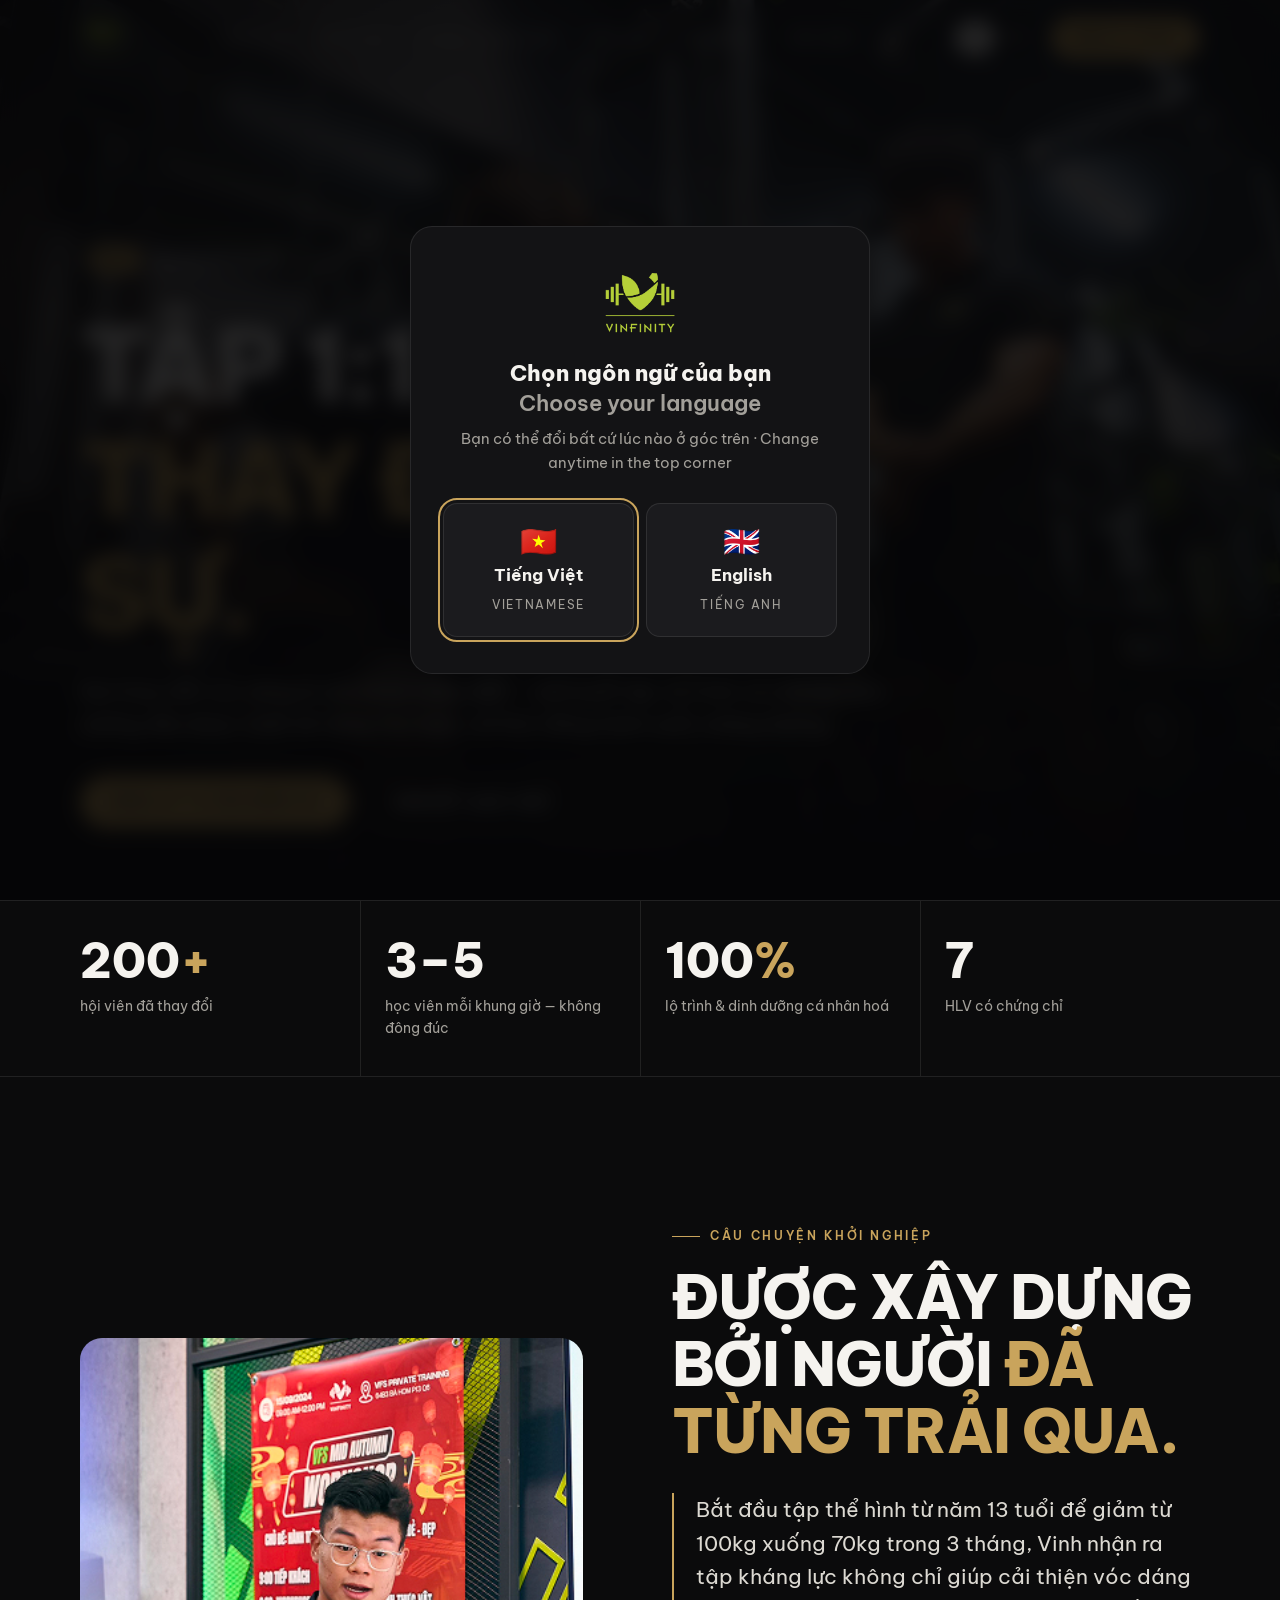
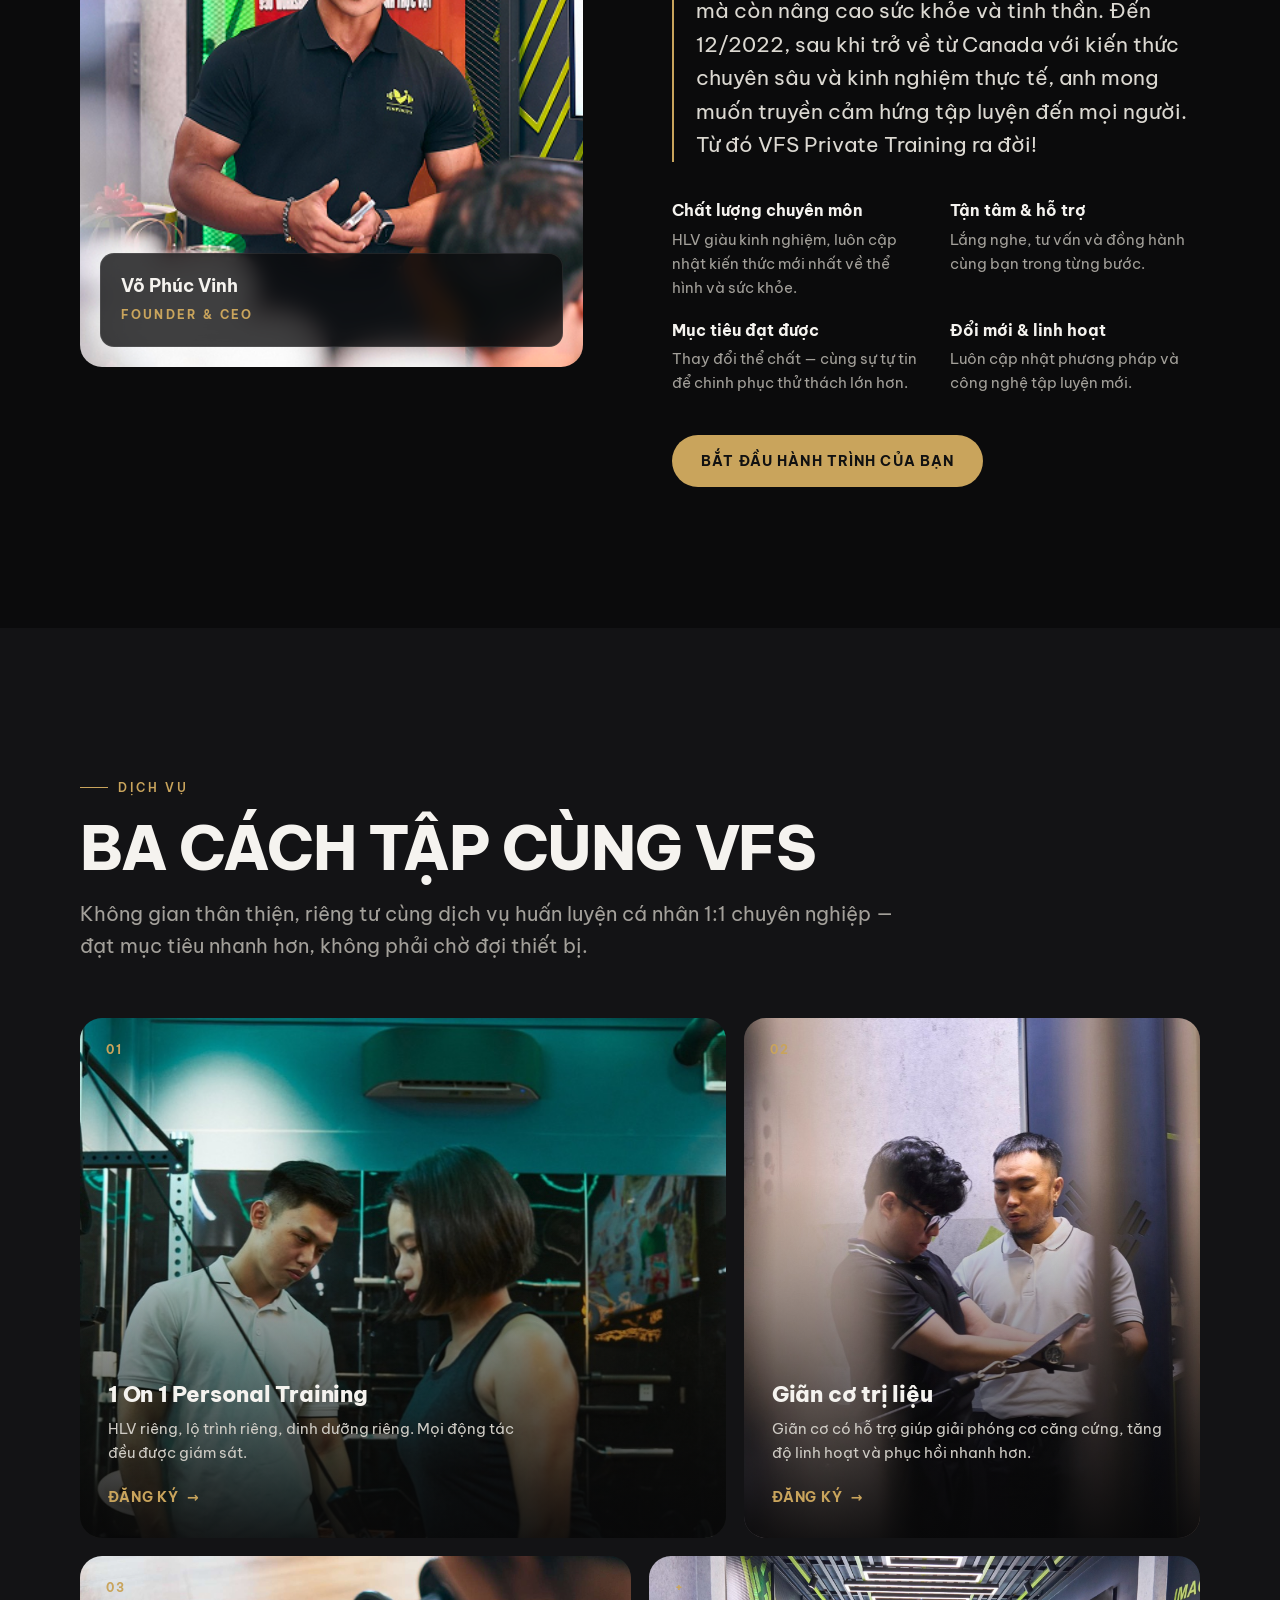
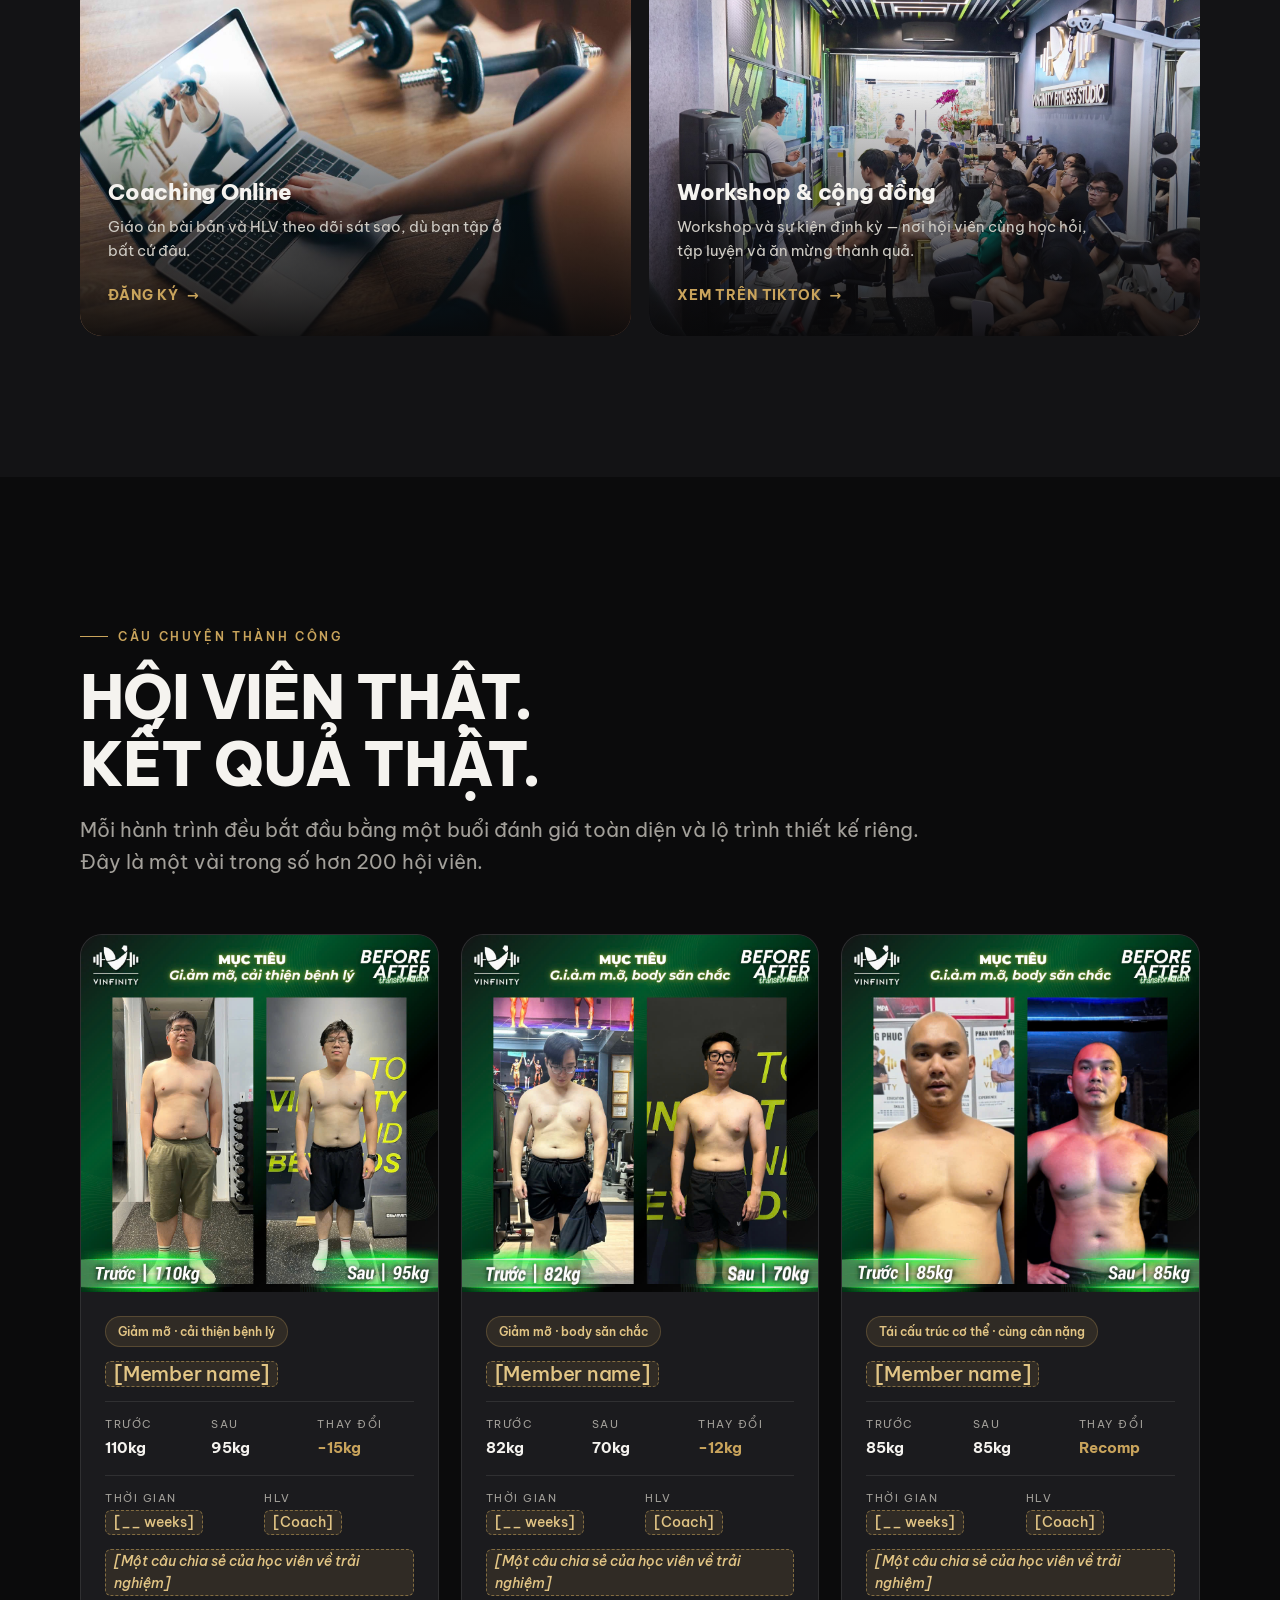
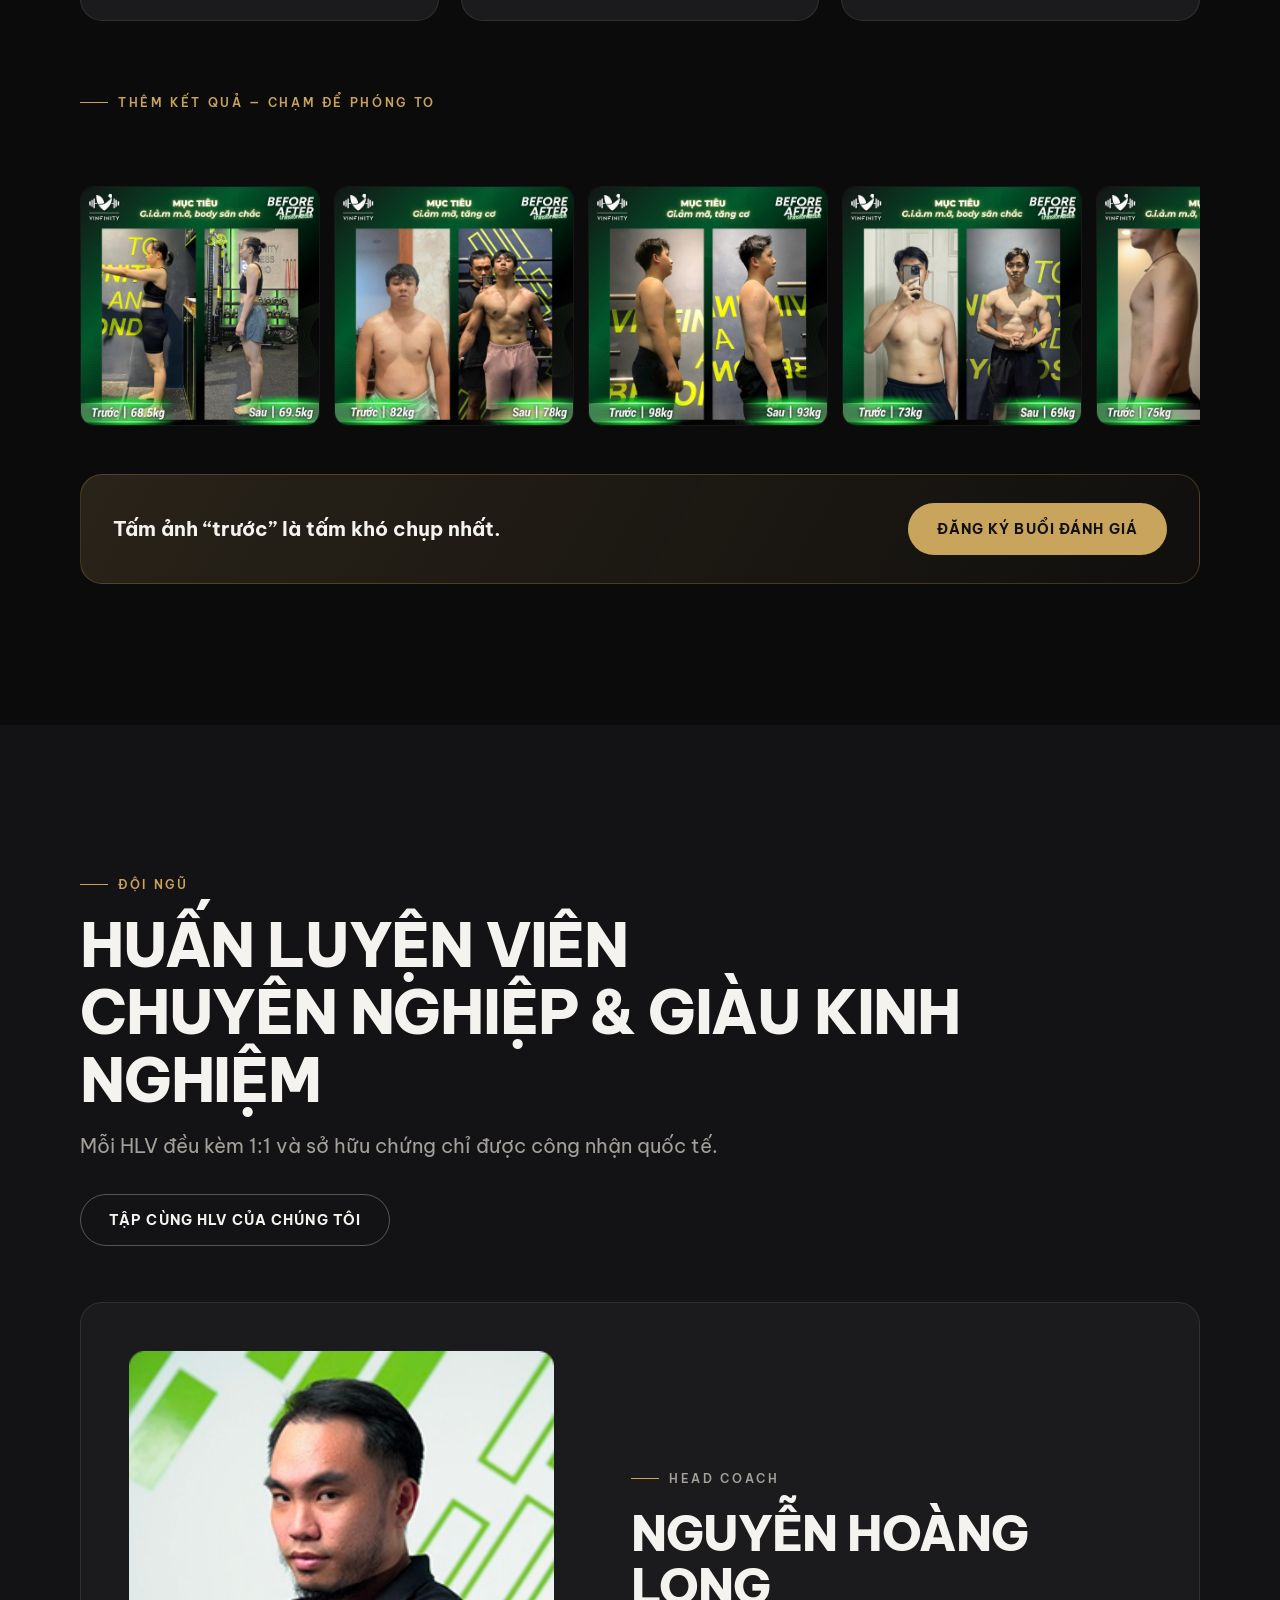
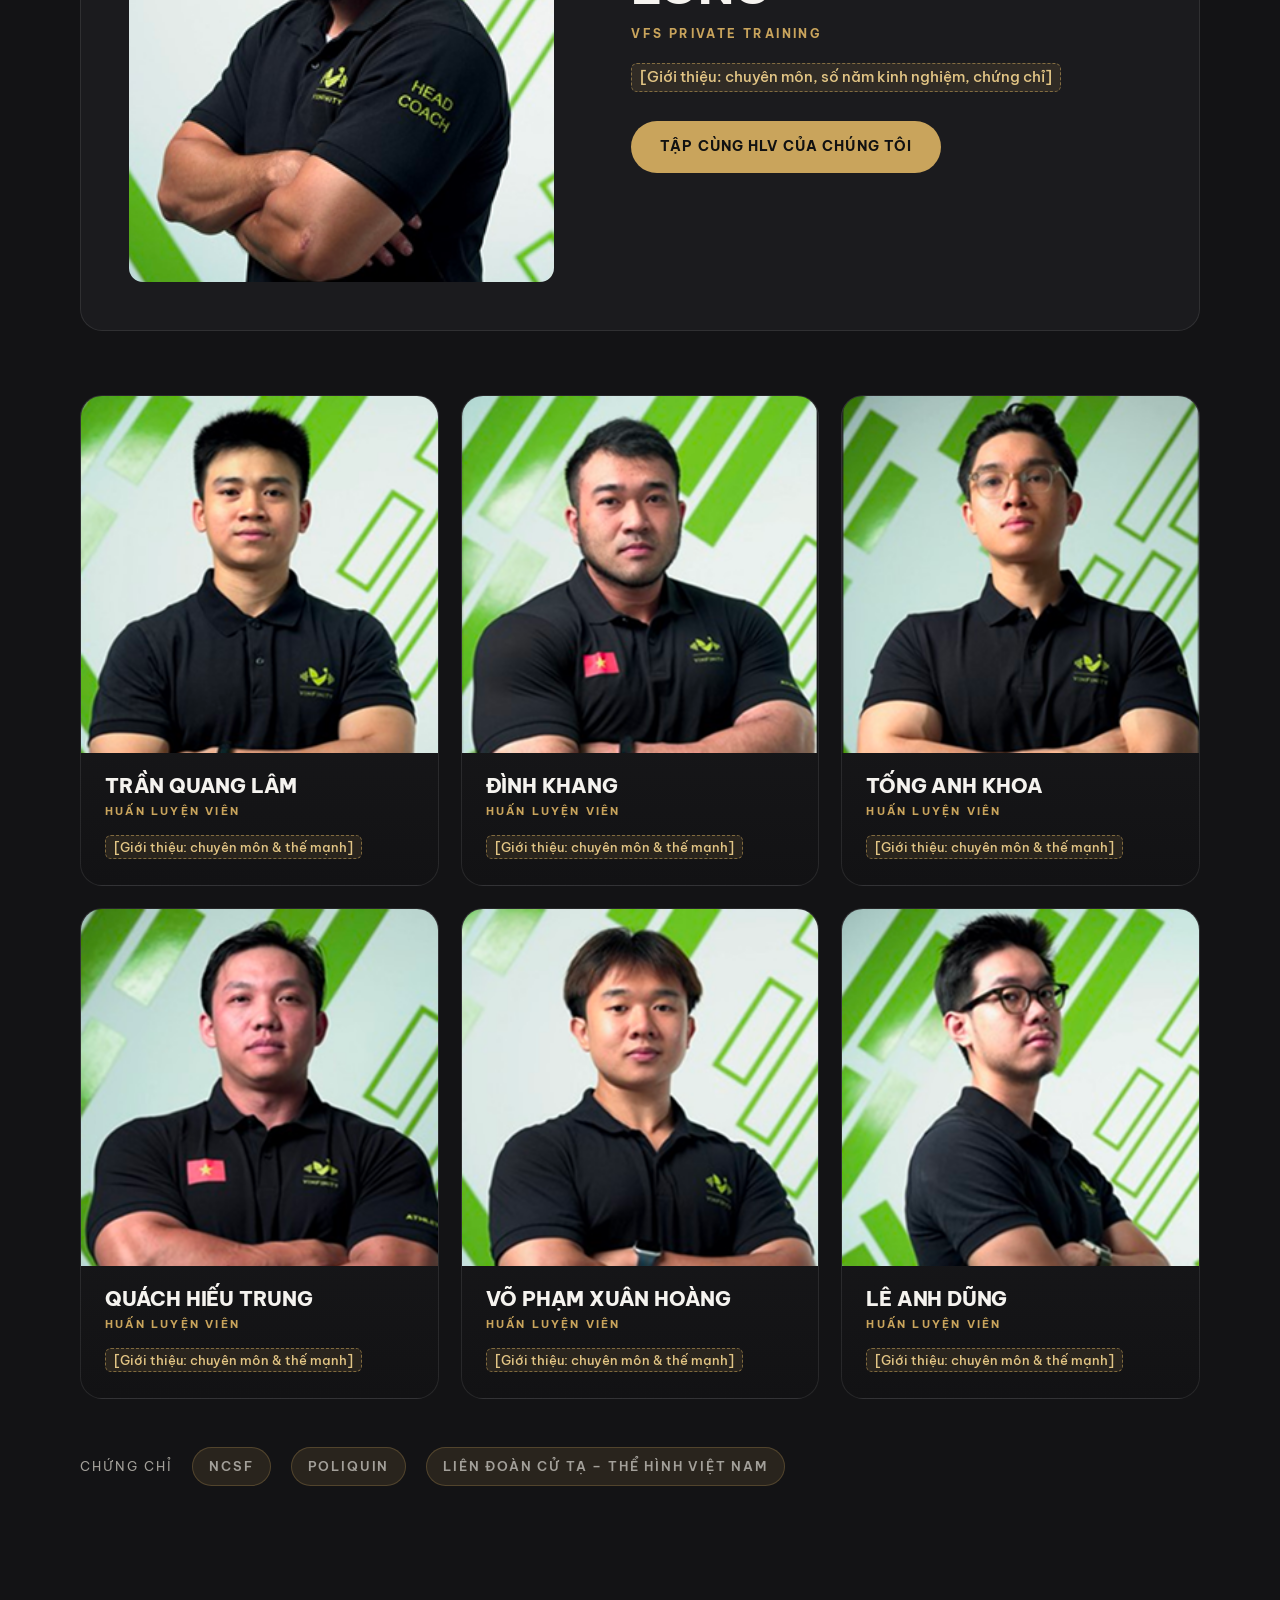
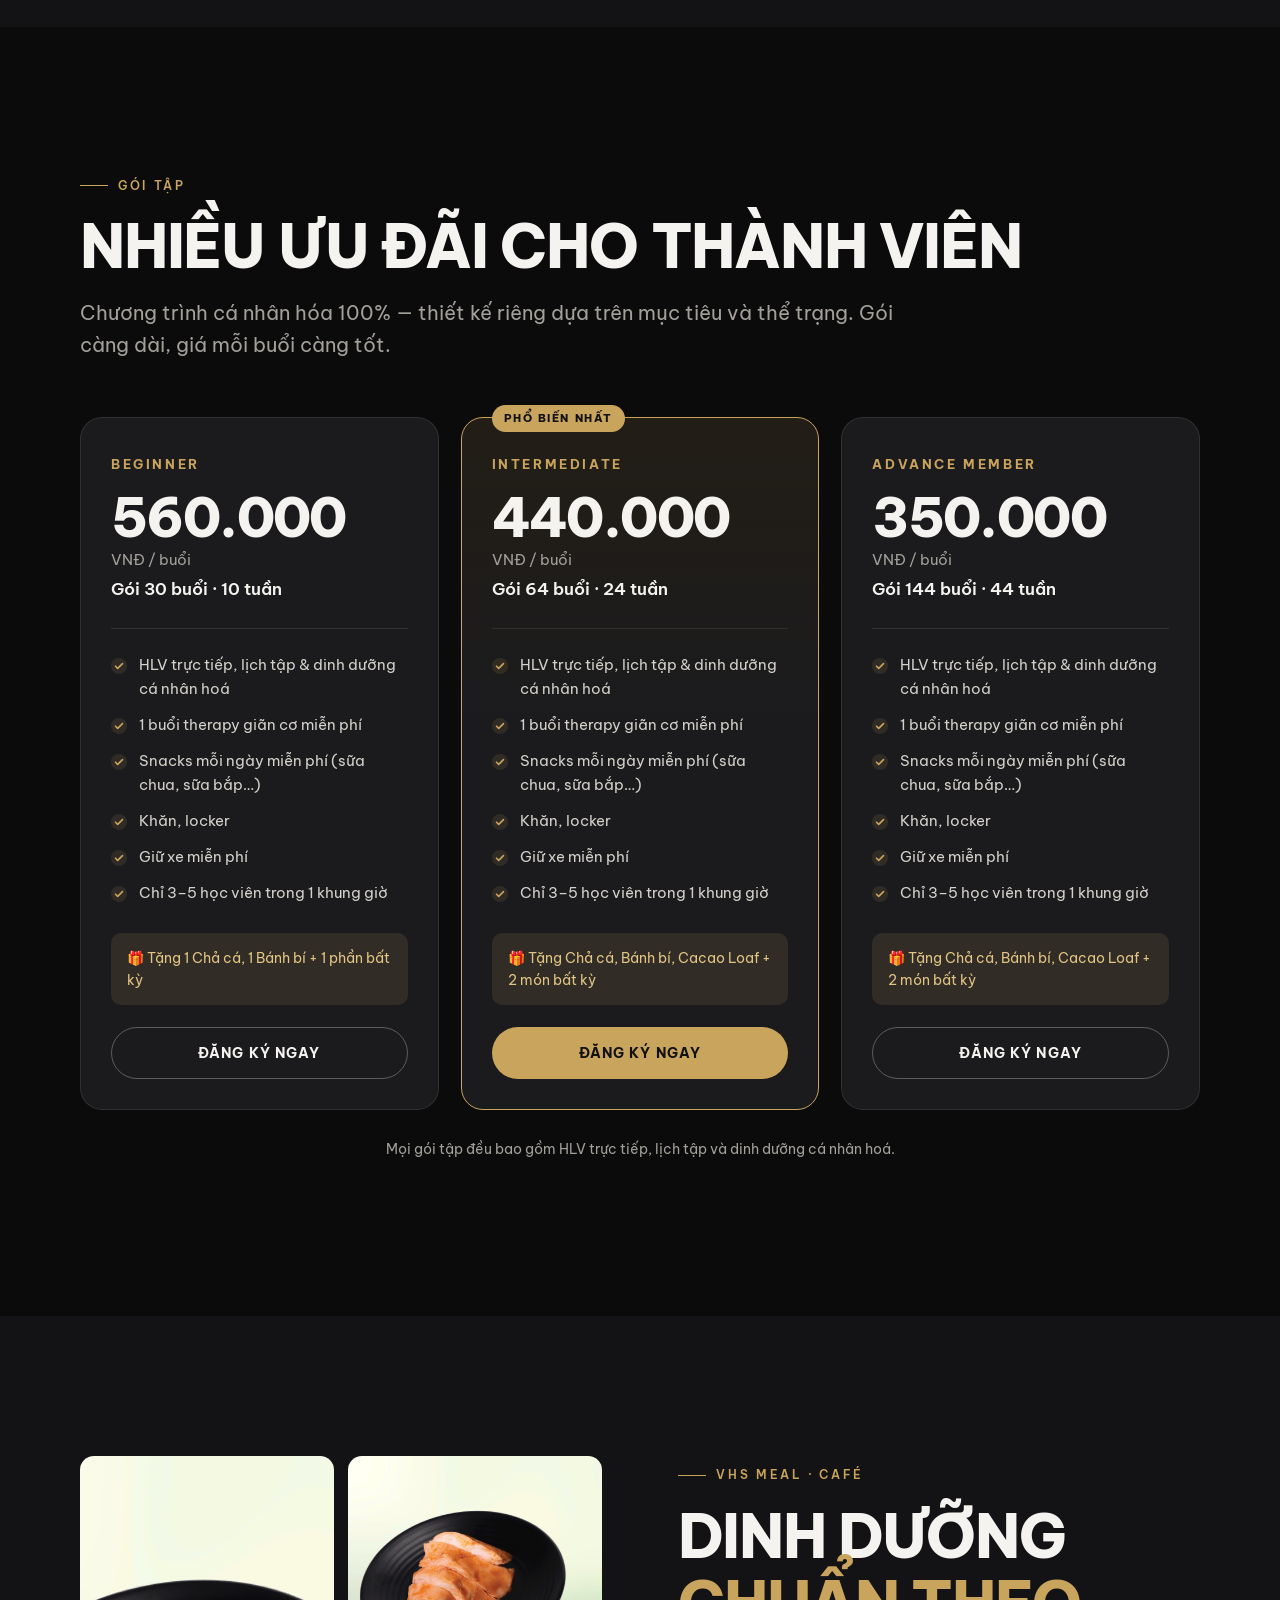
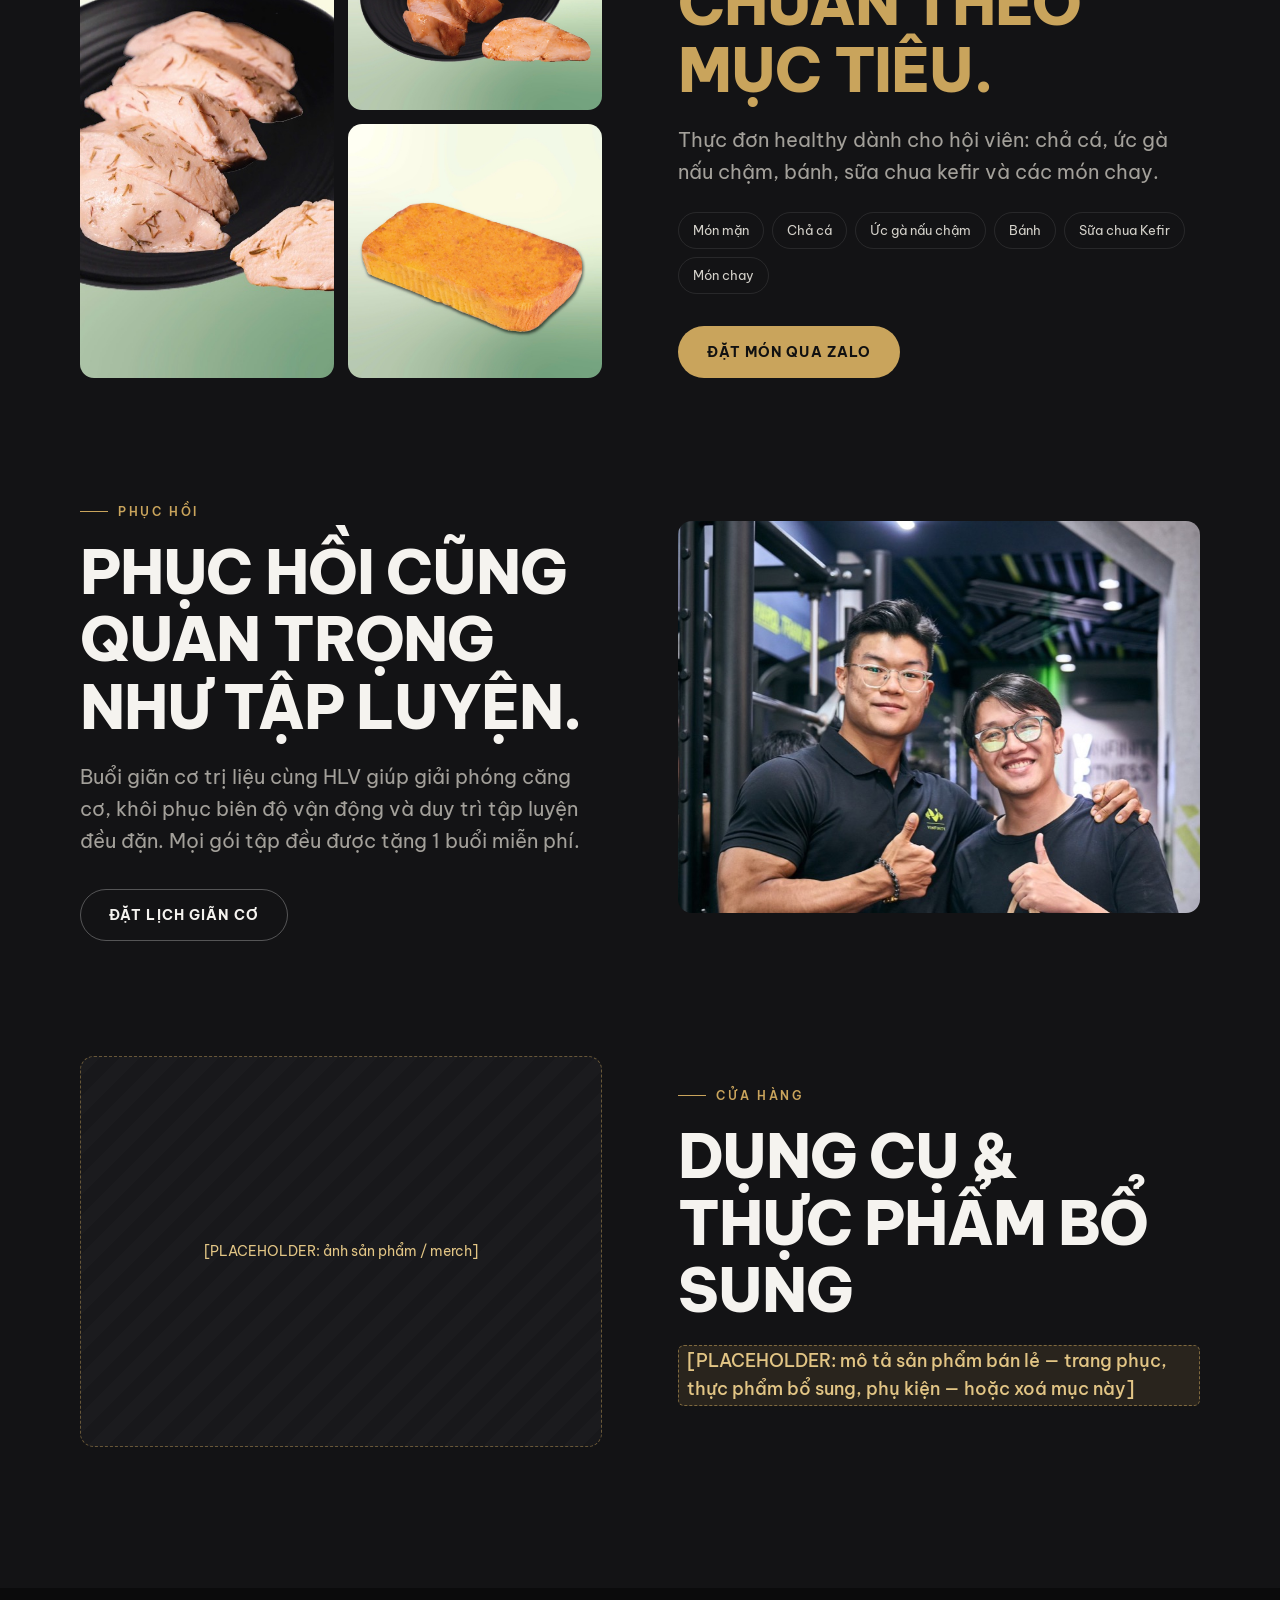
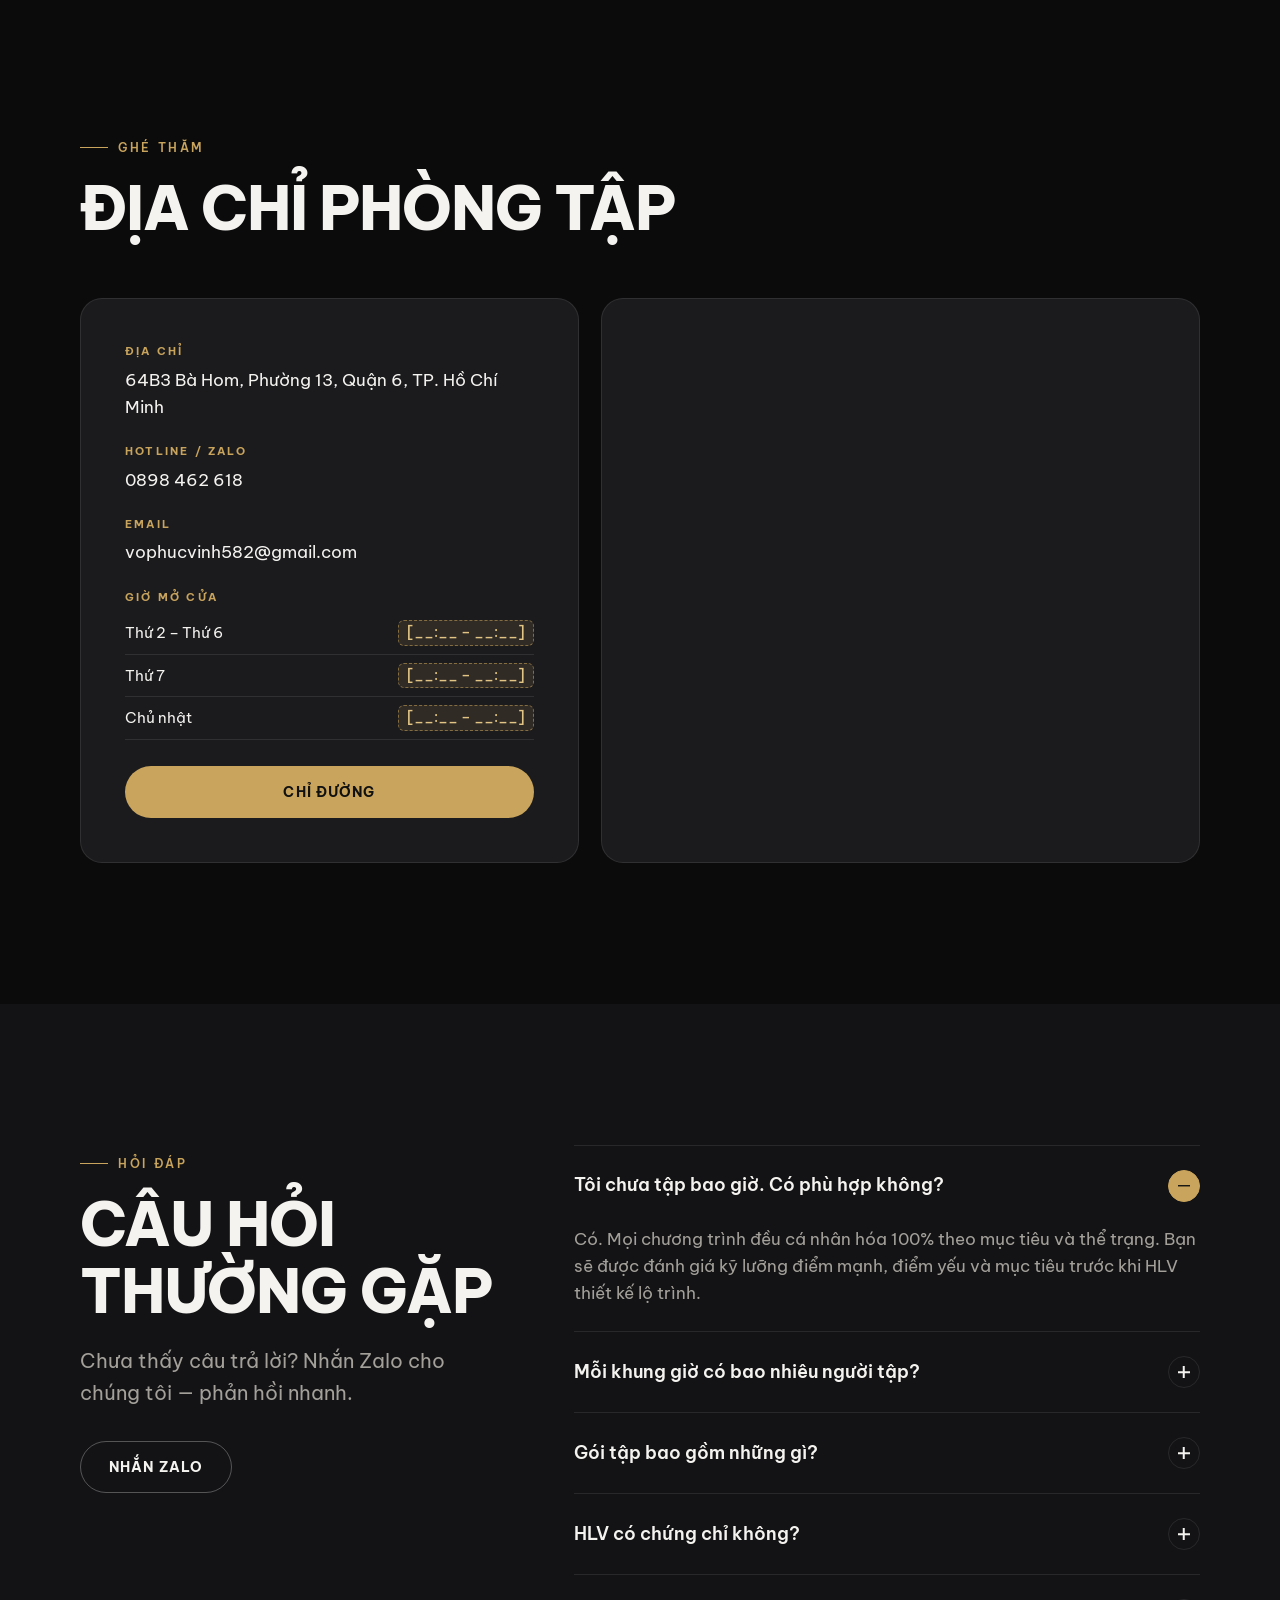
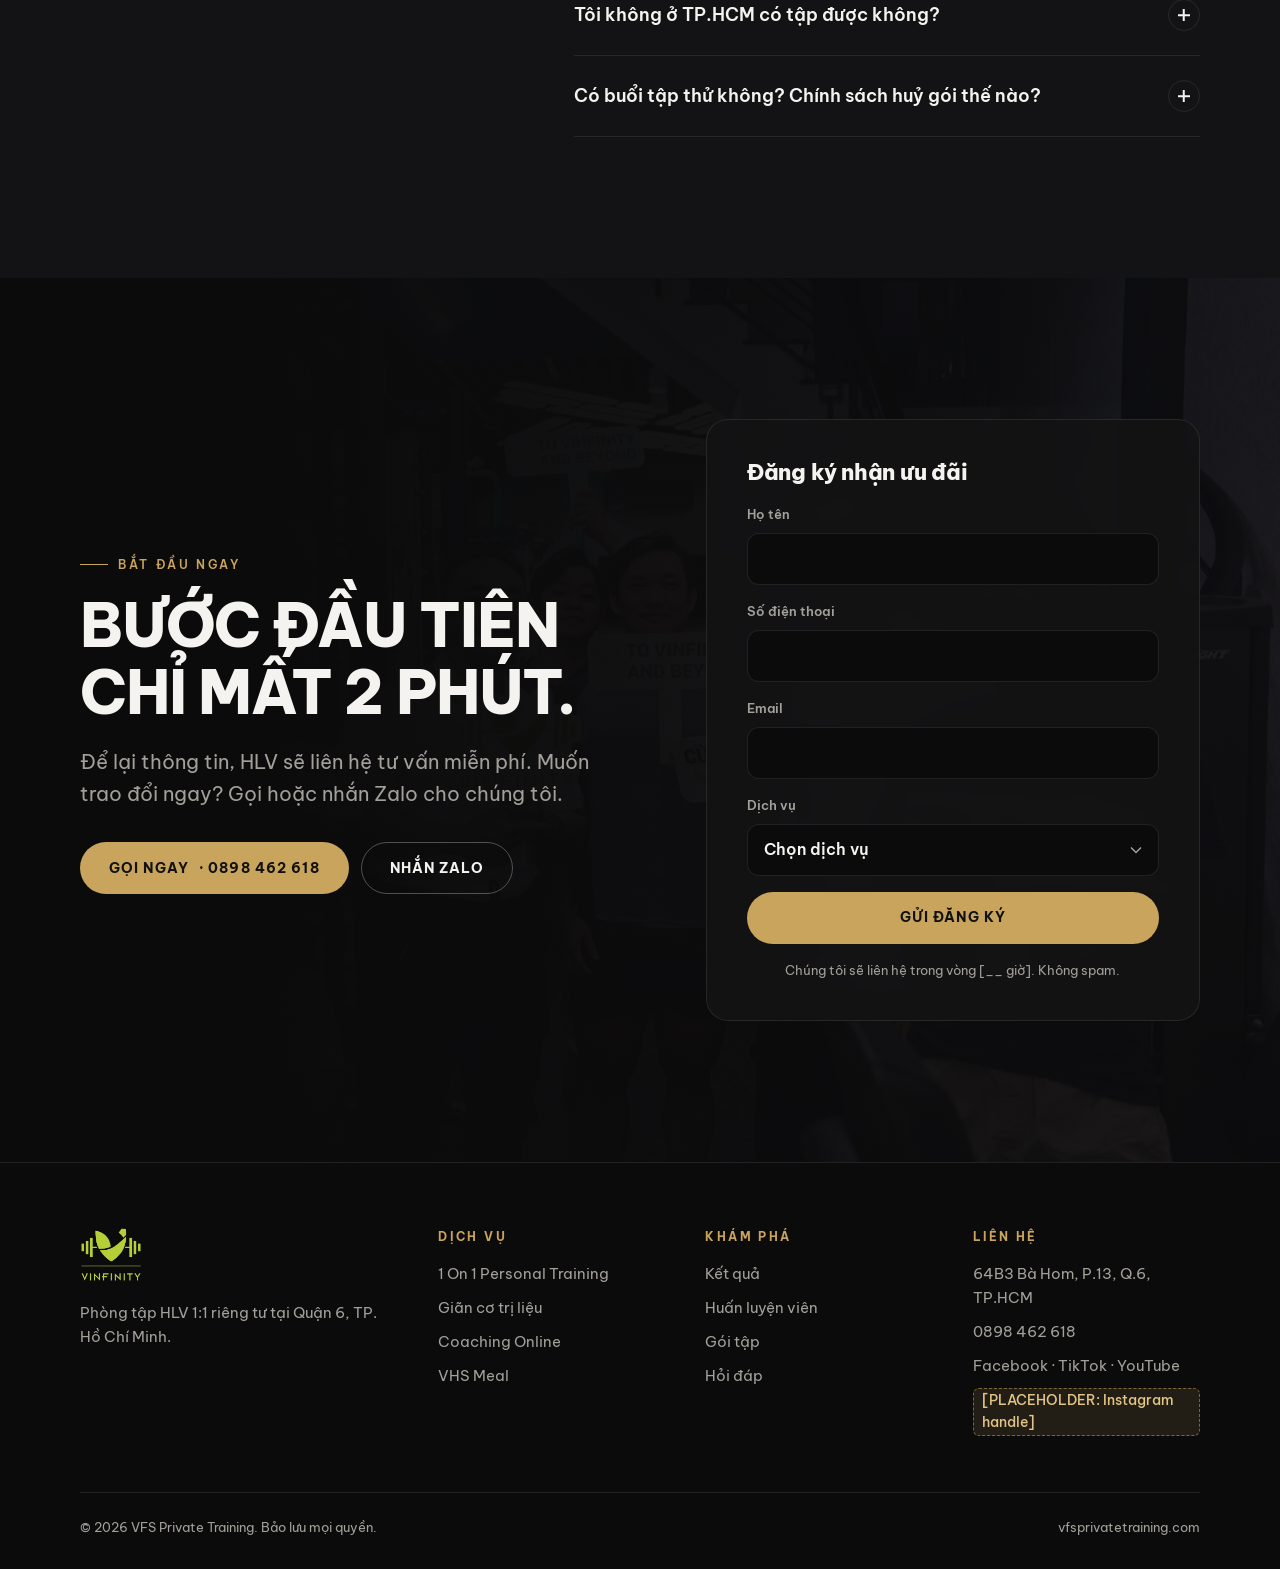
==== index.html @ bc6667aa "Build bilingual VFS Private Training website Single-page site with VI/EN language picker and corner " ====
<!doctype html>
<html lang="vi">
<head>
  <meta charset="utf-8" />
  <meta name="viewport" content="width=device-width, initial-scale=1" />
  <title>VFS Private Training — 1:1 Personal Training</title>
  <meta name="description" content="Private 1-on-1 personal training, stretch therapy and online coaching in District 6, Ho Chi Minh City." />
  <meta name="theme-color" content="#0b0b0c" />
  <link rel="icon" href="assets/img/brand/logo-footer.png" />
  <link rel="preconnect" href="https://fonts.googleapis.com" />
  <link rel="preconnect" href="https://fonts.gstatic.com" crossorigin />
  <link href="https://fonts.googleapis.com/css2?family=Be+Vietnam+Pro:wght@400;500;600;700;800&display=swap" rel="stylesheet" />
  <link rel="stylesheet" href="css/styles.css" />
</head>
<body>

  <!-- ============ LANGUAGE PICKER (shows on first visit) ============ -->
  <div class="lang-modal" id="langModal" role="dialog" aria-modal="true" aria-labelledby="langTitle">
    <div class="lang-modal__card">
      <img src="assets/img/brand/logo.png" alt="VFS Private Training" />
      <h2 id="langTitle">Chọn ngôn ngữ của bạn<br><span style="color:var(--muted);font-weight:600">Choose your language</span></h2>
      <p>Bạn có thể đổi bất cứ lúc nào ở góc trên · Change anytime in the top corner</p>
      <div class="lang-modal__options">
        <button class="lang-option" data-set-lang="vi">
          <span class="flag" aria-hidden="true">🇻🇳</span>
          <strong>Tiếng Việt</strong>
          <small>Vietnamese</small>
        </button>
        <button class="lang-option" data-set-lang="en">
          <span class="flag" aria-hidden="true">🇬🇧</span>
          <strong>English</strong>
          <small>Tiếng Anh</small>
        </button>
      </div>
    </div>
  </div>

  <!-- ============ NAV ============ -->
  <header class="nav" id="nav">
    <div class="wrap nav__inner">
      <a href="#top" class="nav__logo" aria-label="VFS Private Training — home">
        <img src="assets/img/brand/logo.png" alt="VFS Private Training" />
      </a>
      <ul class="nav__links" id="navLinks">
        <li><a href="#programs" data-i18n="nav.programs">Programs</a></li>
        <li><a href="#results" data-i18n="nav.results">Results</a></li>
        <li><a href="#coaches" data-i18n="nav.coaches">Coaches</a></li>
        <li><a href="#pricing" data-i18n="nav.pricing">Pricing</a></li>
        <li><a href="#meals" data-i18n="nav.meals">VHS Meal</a></li>
        <li><a href="#faq" data-i18n="nav.faq">FAQ</a></li>
      </ul>
      <div class="nav__right">
        <div class="lang-toggle" role="group" aria-label="Language">
          <button data-set-lang="vi" aria-label="Tiếng Việt">VI</button>
          <button data-set-lang="en" aria-label="English">EN</button>
        </div>
        <a href="#contact" class="btn btn--gold btn--sm nav__join" data-i18n="nav.join">Join Now</a>
        <button class="nav__burger" id="burger" aria-label="Menu" aria-expanded="false" aria-controls="navLinks"><span></span></button>
      </div>
    </div>
  </header>

  <main id="top">

    <!-- ============ HERO ============ -->
    <section class="hero">
      <div class="hero__media">
        <!-- HERO IMAGE: swap for your best wide gym photo (min. 1920px wide) -->
        <img src="assets/img/gallery/coaching-session.jpg" alt="A VFS coach guiding a member through a cable exercise" />
      </div>
      <div class="wrap hero__content">
        <div class="hero__badge"><b>200+</b> <span data-i18n="hero.badge">members transformed</span></div>
        <h1 data-i18n-html="hero.title">Train 1:1.<br><span class="gold">Change for good.</span></h1>
        <p class="lead" data-i18n="hero.lead">A private studio where every session, program and meal plan is built around you.</p>
        <div class="hero__ctas">
          <a href="#contact" class="btn btn--gold" data-i18n="hero.cta1">Book a free consult</a>
          <a href="#results" class="btn btn--ghost" data-i18n="hero.cta2">See real results</a>
        </div>
      </div>
    </section>

    <!-- ============ STATS ============ -->
    <section class="stats">
      <div class="wrap stats__grid">
        <div class="stat"><strong>200<em>+</em></strong><span data-i18n="stats.1">members transformed</span></div>
        <div class="stat"><strong>3–5</strong><span data-i18n="stats.2">members per time slot</span></div>
        <div class="stat"><strong>100<em>%</em></strong><span data-i18n="stats.3">personalized program & nutrition</span></div>
        <div class="stat"><strong>7</strong><span data-i18n="stats.4">certified coaches on the team</span></div>
      </div>
    </section>

    <!-- ============ INTRO / FOUNDER ============ -->
    <section class="section">
      <div class="wrap intro">
        <div class="intro__media reveal">
          <img src="assets/img/gallery/founder.jpg" alt="Võ Phúc Vinh, founder of VFS Private Training, speaking at a workshop" />
          <div class="intro__tag">
            <strong>Võ Phúc Vinh</strong>
            <span data-i18n="intro.role">Founder & CEO</span>
          </div>
        </div>
        <div class="reveal">
          <p class="eyebrow" data-i18n="intro.eyebrow">Our story</p>
          <h2 data-i18n-html="intro.title">Built by someone who's <span class="gold">been there.</span></h2>
          <blockquote data-i18n="intro.quote"></blockquote>
          <div class="values">
            <div><strong data-i18n="intro.v1t"></strong><span data-i18n="intro.v1"></span></div>
            <div><strong data-i18n="intro.v2t"></strong><span data-i18n="intro.v2"></span></div>
            <div><strong data-i18n="intro.v3t"></strong><span data-i18n="intro.v3"></span></div>
            <div><strong data-i18n="intro.v4t"></strong><span data-i18n="intro.v4"></span></div>
          </div>
          <a href="#contact" class="btn btn--gold" data-i18n="intro.cta">Start your transformation</a>
        </div>
      </div>
    </section>

    <!-- ============ PROGRAMS (photo cards) ============ -->
    <section class="section section--alt" id="programs">
      <div class="wrap">
        <div class="section-head reveal">
          <div>
            <p class="eyebrow" data-i18n="prog.eyebrow">Programs</p>
            <h2 data-i18n="prog.title">Three ways to train with us</h2>
            <p class="lead" data-i18n="prog.lead"></p>
          </div>
        </div>
        <div class="cards">
          <article class="card card--lg reveal">
            <img src="assets/img/gallery/service-pt.jpg" alt="Coach supervising a member's dumbbell exercise" style="object-position:center 30%" />
            <span class="card__num">01</span>
            <div class="card__body">
              <h3 data-i18n="prog.pt.t">1-on-1 Personal Training</h3>
              <p data-i18n="prog.pt.d"></p>
              <a href="#contact" class="link-arrow" data-service="pt"><b data-i18n="prog.cta">Register</b> <span>→</span></a>
            </div>
          </article>
          <article class="card card--md reveal">
            <img src="assets/img/gallery/service-stretch.jpg" alt="Coach performing assisted stretch therapy" />
            <span class="card__num">02</span>
            <div class="card__body">
              <h3 data-i18n="prog.st.t">Stretch Therapy</h3>
              <p data-i18n="prog.st.d"></p>
              <a href="#contact" class="link-arrow" data-service="stretch"><b data-i18n="prog.cta">Register</b> <span>→</span></a>
            </div>
          </article>
          <article class="card card--half reveal">
            <img src="assets/img/gallery/service-online.jpg" alt="Member following an online coaching session on a laptop" />
            <span class="card__num">03</span>
            <div class="card__body">
              <h3 data-i18n="prog.on.t">Online Coaching</h3>
              <p data-i18n="prog.on.d"></p>
              <a href="#contact" class="link-arrow" data-service="online"><b data-i18n="prog.cta">Register</b> <span>→</span></a>
            </div>
          </article>
          <article class="card card--half reveal">
            <img src="assets/img/gallery/workshop-2.jpg" alt="Members attending a VFS workshop in the studio" />
            <span class="card__num">+</span>
            <div class="card__body">
              <h3 data-i18n="prog.ws.t">Workshops & community</h3>
              <p data-i18n="prog.ws.d"></p>
              <a href="https://www.tiktok.com/@vfsprivatetraining" target="_blank" rel="noopener" class="link-arrow"><b data-i18n="prog.ws.cta">Follow on TikTok</b> <span>→</span></a>
            </div>
          </article>
        </div>
      </div>
    </section>

    <!-- ============ RESULTS / CASE STUDIES ============ -->
    <section class="section" id="results">
      <div class="wrap">
        <div class="section-head reveal">
          <div>
            <p class="eyebrow" data-i18n="res.eyebrow">Case studies</p>
            <h2 data-i18n-html="res.title">Real members.<br>Real results.</h2>
            <p class="lead" data-i18n="res.lead"></p>
          </div>
        </div>
        <!-- Rendered from js/content.js → cases -->
        <div class="cases" id="cases"></div>

        <p class="eyebrow" style="margin-top:72px" data-i18n="res.more">More transformations</p>
        <!-- Rendered from js/content.js → results -->
        <div class="results-strip" id="resultsStrip"></div>

        <div class="results-cta reveal">
          <p data-i18n="res.ctaText">Your before photo is the hardest one to take.</p>
          <a href="#contact" class="btn btn--gold" data-i18n="res.cta">Book your assessment</a>
        </div>
      </div>
    </section>

    <!-- ============ COACHES ============ -->
    <section class="section section--alt" id="coaches">
      <div class="wrap">
        <div class="section-head reveal">
          <div>
            <p class="eyebrow" data-i18n="team.eyebrow">Meet the team</p>
            <h2 data-i18n-html="team.title">Professional,<br>experienced coaches</h2>
            <p class="lead" data-i18n="team.lead"></p>
          </div>
          <a href="#contact" class="btn btn--ghost" data-i18n="team.cta">Train with our coaches</a>
        </div>
        <!-- Rendered from js/content.js → coaches (lead coach gets the large card) -->
        <div id="teamLead"></div>
        <div class="team" id="team"></div>
        <div class="certs reveal">
          <span data-i18n="team.certs">Certified by</span>
          <span class="chip">NCSF</span>
          <span class="chip">Poliquin</span>
          <span class="chip" data-i18n="team.cert3">Vietnam Weightlifting & Bodybuilding Federation</span>
        </div>
      </div>
    </section>

    <!-- ============ PRICING ============ -->
    <section class="section" id="pricing">
      <div class="wrap">
        <div class="section-head reveal">
          <div>
            <p class="eyebrow" data-i18n="price.eyebrow">Membership</p>
            <h2 data-i18n="price.title">Choose your plan</h2>
            <p class="lead" data-i18n="price.lead"></p>
          </div>
        </div>
        <!-- Rendered from js/content.js → plans + perks -->
        <div class="plans" id="plans"></div>
        <p class="plans__note" data-i18n="price.note"></p>
      </div>
    </section>

    <!-- ============ CAFÉ / RECOVERY / RETAIL ============ -->
    <section class="section section--alt" id="meals">
      <div class="wrap">
        <!-- Café: VHS Meal -->
        <div class="split">
          <div class="split__media reveal">
            <img class="tall" src="assets/img/meals/chaca.jpg" alt="VHS Meal fish cakes" />
            <img src="assets/img/meals/ucga.jpg" alt="Sous-vide chicken breast" />
            <img src="assets/img/meals/pumpkin-cake.jpg" alt="Pumpkin cake" />
          </div>
          <div class="reveal">
            <p class="eyebrow" data-i18n="cafe.eyebrow">VHS Meal · Café</p>
            <h2 data-i18n-html="cafe.title"></h2>
            <p class="lead" style="margin-top:20px" data-i18n="cafe.lead"></p>
            <div class="menu-tags">
              <span data-i18n="cafe.t1"></span><span data-i18n="cafe.t2"></span><span data-i18n="cafe.t3"></span>
              <span data-i18n="cafe.t4"></span><span data-i18n="cafe.t5"></span><span data-i18n="cafe.t6"></span>
            </div>
            <a href="https://zalo.me/0898462618" target="_blank" rel="noopener" class="btn btn--gold" data-i18n="cafe.cta">Order via Zalo</a>
          </div>
        </div>

        <!-- Recovery: stretch therapy -->
        <div class="split split--rev">
          <div class="split__media split__media--single reveal">
            <img src="assets/img/gallery/coach-member.jpg" alt="Coach and member at the studio" style="aspect-ratio:4/3;object-position:center 25%" />
          </div>
          <div class="reveal">
            <p class="eyebrow" data-i18n="rec.eyebrow">Recovery</p>
            <h2 data-i18n="rec.title"></h2>
            <p class="lead" style="margin:20px 0 32px" data-i18n="rec.lead"></p>
            <a href="#contact" class="btn btn--ghost" data-service="stretch" data-i18n="rec.cta">Book stretch therapy</a>
          </div>
        </div>

        <!-- Retail: PLACEHOLDER — fill in or delete this whole block -->
        <div class="split">
          <div class="split__media split__media--single reveal">
            <div class="ph-box" data-i18n="shop.img">[PLACEHOLDER: retail / merch photo]</div>
          </div>
          <div class="reveal">
            <p class="eyebrow" data-i18n="shop.eyebrow">Retail</p>
            <h2 data-i18n="shop.title">Gear & supplements</h2>
            <p class="lead" style="margin-top:20px" data-i18n-html="shop.lead"></p>
          </div>
        </div>
      </div>
    </section>

    <!-- ============ LOCATION & HOURS ============ -->
    <section class="section" id="visit">
      <div class="wrap">
        <div class="section-head reveal">
          <div>
            <p class="eyebrow" data-i18n="visit.eyebrow">Visit us</p>
            <h2 data-i18n="visit.title">Find the studio</h2>
          </div>
        </div>
        <div class="visit">
          <div class="visit__info reveal">
            <dl>
              <div>
                <dt data-i18n="visit.address">Address</dt>
                <dd>64B3 Bà Hom, Phường 13, Quận 6, TP. Hồ Chí Minh</dd>
              </div>
              <div>
                <dt data-i18n="visit.phone">Hotline / Zalo</dt>
                <dd><a href="tel:+84898462618">0898 462 618</a></dd>
              </div>
              <div>
                <dt data-i18n="visit.email">Email</dt>
                <dd><a href="mailto:vophucvinh582@gmail.com">vophucvinh582@gmail.com</a></dd>
              </div>
              <div>
                <dt data-i18n="visit.hours">Opening hours</dt>
                <dd>
                  <!-- HOURS: not listed on the current site — replace the placeholders -->
                  <table class="hours">
                    <tr><td data-i18n="visit.weekdays">Monday – Friday</td><td><span class="ph" data-i18n="visit.hoursPh">[__:__ – __:__]</span></td></tr>
                    <tr><td data-i18n="visit.sat">Saturday</td><td><span class="ph" data-i18n="visit.hoursPh">[__:__ – __:__]</span></td></tr>
                    <tr><td data-i18n="visit.sun">Sunday</td><td><span class="ph" data-i18n="visit.hoursPh">[__:__ – __:__]</span></td></tr>
                  </table>
                </dd>
              </div>
            </dl>
            <a href="https://www.google.com/maps/search/?api=1&query=64B3+B%C3%A0+Hom%2C+Ph%C6%B0%E1%BB%9Dng+13%2C+Qu%E1%BA%ADn+6%2C+H%E1%BB%93+Ch%C3%AD+Minh" target="_blank" rel="noopener" class="btn btn--gold" data-i18n="visit.directions">Get directions</a>
          </div>
          <div class="visit__map reveal">
            <iframe title="Map — VFS Private Training" loading="lazy" referrerpolicy="no-referrer-when-downgrade"
              src="https://maps.google.com/maps?q=64B3%20B%C3%A0%20Hom%2C%20Ph%C6%B0%E1%BB%9Dng%2013%2C%20Qu%E1%BA%ADn%206%2C%20H%E1%BB%93%20Ch%C3%AD%20Minh&z=16&output=embed"></iframe>
          </div>
        </div>
      </div>
    </section>

    <!-- ============ FAQ ============ -->
    <section class="section section--alt" id="faq">
      <div class="wrap faq">
        <div class="reveal">
          <p class="eyebrow" data-i18n="faq.eyebrow">FAQ</p>
          <h2 data-i18n="faq.title">Questions, answered.</h2>
          <p class="lead" style="margin:20px 0 32px" data-i18n="faq.lead"></p>
          <a href="https://zalo.me/0898462618" target="_blank" rel="noopener" class="btn btn--ghost" data-i18n="contact.zalo">Message on Zalo</a>
        </div>
        <div class="faq__list reveal">
          <details open><summary><span data-i18n="faq.q1"></span><i aria-hidden="true"></i></summary><p data-i18n="faq.a1"></p></details>
          <details><summary><span data-i18n="faq.q2"></span><i aria-hidden="true"></i></summary><p data-i18n="faq.a2"></p></details>
          <details><summary><span data-i18n="faq.q3"></span><i aria-hidden="true"></i></summary><p data-i18n="faq.a3"></p></details>
          <details><summary><span data-i18n="faq.q4"></span><i aria-hidden="true"></i></summary><p data-i18n="faq.a4"></p></details>
          <details><summary><span data-i18n="faq.q5"></span><i aria-hidden="true"></i></summary><p data-i18n-html="faq.a5"></p></details>
          <details><summary><span data-i18n="faq.q6"></span><i aria-hidden="true"></i></summary><p data-i18n-html="faq.a6"></p></details>
        </div>
      </div>
    </section>

    <!-- ============ CONTACT / FINAL CTA ============ -->
    <section class="section contact" id="contact">
      <div class="contact__bg"><img src="assets/img/gallery/members.jpg" alt="" /></div>
      <div class="wrap contact__grid">
        <div class="reveal">
          <p class="eyebrow" data-i18n="contact.eyebrow">Get started</p>
          <h2 data-i18n-html="contact.title">Your first step<br>takes 2 minutes.</h2>
          <p class="lead" style="margin-top:20px" data-i18n="contact.lead"></p>
          <div class="contact__quick">
            <a href="tel:+84898462618" class="btn btn--gold"><span data-i18n="contact.call">Call now</span> · 0898 462 618</a>
            <a href="https://zalo.me/0898462618" target="_blank" rel="noopener" class="btn btn--ghost" data-i18n="contact.zalo">Message on Zalo</a>
          </div>
        </div>

        <!-- LEAD FORM — set FORM_ENDPOINT in js/main.js (Formspree, Google Apps Script, CRM…) -->
        <form class="form reveal" id="leadForm" novalidate>
          <h3 data-i18n="form.title">Claim your member offer</h3>
          <label><span data-i18n="form.name">Full name</span>
            <input name="name" autocomplete="name" required />
          </label>
          <label><span data-i18n="form.phone">Phone number</span>
            <input name="phone" type="tel" autocomplete="tel" inputmode="tel" required />
          </label>
          <label><span data-i18n="form.email">Email</span>
            <input name="email" type="email" autocomplete="email" />
          </label>
          <label><span data-i18n="form.service">Service</span>
            <select name="service" id="serviceSelect" required>
              <option value="" data-i18n="form.pick">Choose a service</option>
              <option value="pt">1 On 1 Personal Training</option>
              <option value="stretch" data-i18n="prog.st.t">Stretch Therapy</option>
              <option value="online">Coaching Online</option>
            </select>
          </label>
          <button type="submit" class="btn btn--gold btn--block" data-i18n="form.submit">Send my request</button>
          <p class="form__note" data-i18n="form.note"></p>
          <div class="form__success" role="status" data-i18n="form.success"></div>
        </form>
      </div>
    </section>
  </main>

  <!-- ============ FOOTER ============ -->
  <footer class="footer">
    <div class="wrap">
      <div class="footer__grid">
        <div>
          <img src="assets/img/brand/logo.png" alt="VFS Private Training" />
          <p data-i18n="footer.tag"></p>
        </div>
        <div>
          <h4 data-i18n="footer.services">Services</h4>
          <ul>
            <li><a href="#programs" data-i18n="prog.pt.t"></a></li>
            <li><a href="#programs" data-i18n="prog.st.t"></a></li>
            <li><a href="#programs" data-i18n="prog.on.t"></a></li>
            <li><a href="#meals">VHS Meal</a></li>
          </ul>
        </div>
        <div>
          <h4 data-i18n="footer.explore">Explore</h4>
          <ul>
            <li><a href="#results" data-i18n="nav.results"></a></li>
            <li><a href="#coaches" data-i18n="nav.coaches"></a></li>
            <li><a href="#pricing" data-i18n="nav.pricing"></a></li>
            <li><a href="#faq" data-i18n="nav.faq"></a></li>
          </ul>
        </div>
        <div>
          <h4 data-i18n="footer.contact">Contact</h4>
          <ul>
            <li>64B3 Bà Hom, P.13, Q.6, TP.HCM</li>
            <li><a href="tel:+84898462618">0898 462 618</a></li>
            <li><a href="https://www.facebook.com/VFSPrivateTraining" target="_blank" rel="noopener">Facebook</a> · <a href="https://www.tiktok.com/@vfsprivatetraining" target="_blank" rel="noopener">TikTok</a> · <a href="https://www.youtube.com/@VINFINITYchannel" target="_blank" rel="noopener">YouTube</a></li>
            <!-- Instagram: the current site links to instagram.com with no handle -->
            <li><span class="ph">[PLACEHOLDER: Instagram handle]</span></li>
          </ul>
        </div>
      </div>
      <div class="footer__bottom">
        <span>© <span id="year"></span> VFS Private Training. <span data-i18n="footer.rights">All rights reserved.</span></span>
        <span>vfsprivatetraining.com</span>
      </div>
    </div>
  </footer>

  <!-- Sticky CTA bar (mobile only) -->
  <div class="mobile-cta" id="mobileCta">
    <a href="https://zalo.me/0898462618" target="_blank" rel="noopener" class="btn btn--ghost" data-i18n="mcta.zalo">Zalo</a>
    <a href="#contact" class="btn btn--gold" data-i18n="mcta.join">Join Now</a>
  </div>

  <!-- Lightbox for transformation photos -->
  <div class="lightbox" id="lightbox" aria-hidden="true">
    <button class="lightbox__btn lightbox__close" aria-label="Close">×</button>
    <button class="lightbox__btn lightbox__prev" aria-label="Previous">‹</button>
    <img alt="" />
    <button class="lightbox__btn lightbox__next" aria-label="Next">›</button>
  </div>

  <script src="js/i18n.js"></script>
  <script src="js/content.js"></script>
  <script src="js/main.js"></script>
</body>
</html>
---- css/styles.css ----
/* =========================================================
   VFS PRIVATE TRAINING — styles
   Brand tokens live in :root. Change colors/fonts here.
   ========================================================= */
:root {
  --bg: #0b0b0c;
  --bg-2: #131315;
  --bg-3: #1b1b1e;
  --line: rgba(255, 255, 255, 0.09);
  --text: #f5f3ef;
  --muted: #a3a09a;
  --gold: #c9a45c;
  --gold-2: #e2c585;
  --gold-soft: rgba(201, 164, 92, 0.12);

  --font: "Be Vietnam Pro", system-ui, -apple-system, "Segoe UI", sans-serif;
  --radius: 14px;
  --radius-lg: 22px;
  --wrap: 1200px;
  --gutter: clamp(16px, 4vw, 40px);
  --section: clamp(80px, 11vw, 150px);
  --ease: cubic-bezier(0.2, 0.7, 0.2, 1);
}

*, *::before, *::after { box-sizing: border-box; }
html { scroll-behavior: smooth; -webkit-text-size-adjust: 100%; }
body {
  margin: 0;
  background: var(--bg);
  color: var(--text);
  font-family: var(--font);
  font-size: 17px;
  line-height: 1.6;
  -webkit-font-smoothing: antialiased;
  overflow-x: hidden;
}
img { max-width: 100%; display: block; }
a { color: inherit; text-decoration: none; }
button { font: inherit; color: inherit; cursor: pointer; }
:focus-visible { outline: 2px solid var(--gold); outline-offset: 3px; border-radius: 4px; }
body.no-scroll { overflow: hidden; }

.wrap { width: 100%; max-width: var(--wrap); margin: 0 auto; padding: 0 var(--gutter); }
.section { padding: var(--section) 0; }
.section--alt { background: var(--bg-2); }

/* ---------- Type ---------- */
.eyebrow {
  display: inline-flex; align-items: center; gap: 10px;
  font-size: 12px; font-weight: 600; letter-spacing: 0.22em; text-transform: uppercase;
  color: var(--gold);
  margin: 0 0 18px;
}
.eyebrow::before { content: ""; width: 28px; height: 1px; background: var(--gold); }
h1, h2, h3 { margin: 0; line-height: 1.12; letter-spacing: -0.02em; font-weight: 800; }
h1 { font-size: clamp(44px, 8vw, 104px); text-transform: uppercase; letter-spacing: -0.03em; }
h2 { font-size: clamp(34px, 5vw, 60px); text-transform: uppercase; }
h3 { font-size: 22px; letter-spacing: -0.01em; }
.lead { font-size: clamp(17px, 1.6vw, 20px); color: var(--muted); max-width: 60ch; }
.gold { color: var(--gold); }
.section-head { display: flex; justify-content: space-between; align-items: end; gap: 32px; margin-bottom: 56px; flex-wrap: wrap; }
.section-head .lead { margin: 16px 0 0; }

/* Placeholder marker — search for "ph" to find everything left to fill in */
.ph {
  display: inline-block;
  border: 1px dashed rgba(201, 164, 92, 0.55);
  color: var(--gold-2);
  background: var(--gold-soft);
  padding: 1px 8px; border-radius: 6px;
  font-size: 0.9em; font-weight: 500; max-width: 100%;
}

/* ---------- Buttons ---------- */
.btn {
  display: inline-flex; align-items: center; justify-content: center; gap: 10px;
  min-height: 52px; padding: 0 28px;
  border-radius: 999px; border: 1px solid transparent;
  font-size: 14px; font-weight: 700; letter-spacing: 0.08em; text-transform: uppercase;
  transition: transform 0.25s var(--ease), background 0.25s, color 0.25s, border-color 0.25s, box-shadow 0.25s;
  white-space: nowrap;
}
.btn:hover { transform: translateY(-2px); }
.btn--gold { background: var(--gold); color: #111; }
.btn--gold:hover { background: var(--gold-2); box-shadow: 0 10px 30px -10px rgba(201, 164, 92, 0.6); }
.btn--ghost { border-color: rgba(255, 255, 255, 0.28); }
.btn--ghost:hover { border-color: var(--text); background: rgba(255, 255, 255, 0.06); }
.btn--sm { min-height: 42px; padding: 0 20px; font-size: 12px; }
.btn--block { width: 100%; }
.link-arrow { display: inline-flex; gap: 8px; align-items: center; color: var(--gold); font-weight: 600; font-size: 14px; letter-spacing: 0.06em; text-transform: uppercase; }
.link-arrow span { transition: transform 0.25s var(--ease); }
.link-arrow:hover span { transform: translateX(4px); }

/* ---------- Nav ---------- */
.nav {
  position: fixed; inset: 0 0 auto 0; z-index: 50;
  transition: background 0.3s, border-color 0.3s, backdrop-filter 0.3s;
  border-bottom: 1px solid transparent;
}
.nav.is-scrolled { background: rgba(11, 11, 12, 0.82); backdrop-filter: blur(14px); -webkit-backdrop-filter: blur(14px); border-color: var(--line); }
.nav__inner { display: flex; align-items: center; justify-content: space-between; height: 76px; gap: 20px; }
.nav__logo img { height: 42px; width: auto; }
.nav__links { display: flex; gap: 30px; list-style: none; margin: 0; padding: 0; }
.nav__links a { font-size: 13px; font-weight: 600; letter-spacing: 0.1em; text-transform: uppercase; color: var(--muted); transition: color 0.2s; }
.nav__links a:hover { color: var(--text); }
.nav__right { display: flex; align-items: center; gap: 12px; }
.nav__burger { display: none; width: 44px; height: 44px; border: 1px solid var(--line); border-radius: 50%; background: none; place-items: center; }
.nav__burger span, .nav__burger span::before, .nav__burger span::after { display: block; width: 16px; height: 1.5px; background: var(--text); position: relative; transition: transform 0.3s; }
.nav__burger span::before, .nav__burger span::after { content: ""; position: absolute; left: 0; }
.nav__burger span::before { top: -5px; }
.nav__burger span::after { top: 5px; }
.nav.is-open .nav__burger span { background: transparent; }
.nav.is-open .nav__burger span::before { transform: translateY(5px) rotate(45deg); }
.nav.is-open .nav__burger span::after { transform: translateY(-5px) rotate(-45deg); }

/* Language toggle (corner) */
.lang-toggle {
  display: inline-flex; padding: 3px; border-radius: 999px;
  border: 1px solid var(--line); background: rgba(11, 11, 12, 0.5); backdrop-filter: blur(8px); -webkit-backdrop-filter: blur(8px);
}
.lang-toggle button {
  border: 0; background: none; min-width: 40px; height: 34px; padding: 0 10px;
  border-radius: 999px; font-size: 12px; font-weight: 700; letter-spacing: 0.08em; color: var(--muted);
  transition: background 0.2s, color 0.2s;
}
.lang-toggle button.is-active { background: var(--text); color: #111; }

/* ---------- Language modal ---------- */
.lang-modal {
  position: fixed; inset: 0; z-index: 100;
  display: grid; place-items: center; padding: 16px;
  background: rgba(5, 5, 6, 0.86); backdrop-filter: blur(10px); -webkit-backdrop-filter: blur(10px);
  opacity: 0; visibility: hidden; transition: opacity 0.35s, visibility 0.35s;
}
.lang-modal.is-open { opacity: 1; visibility: visible; }
.lang-modal__card {
  width: 100%; max-width: 460px; text-align: center;
  background: var(--bg-2); border: 1px solid var(--line); border-radius: var(--radius-lg);
  padding: 44px 32px 36px;
  transform: translateY(16px) scale(0.98); transition: transform 0.45s var(--ease);
}
.lang-modal.is-open .lang-modal__card { transform: none; }
.lang-modal__card img { height: 64px; width: auto; margin: 0 auto 24px; }
.lang-modal__card h2 { font-size: 22px; text-transform: none; letter-spacing: 0; line-height: 1.35; }
.lang-modal__card p { color: var(--muted); margin: 8px 0 28px; font-size: 15px; }
.lang-modal__options { display: grid; grid-template-columns: 1fr 1fr; gap: 12px; }
.lang-option {
  display: flex; flex-direction: column; align-items: center; gap: 6px;
  padding: 22px 12px; border-radius: var(--radius);
  border: 1px solid var(--line); background: var(--bg-3);
  transition: border-color 0.2s, transform 0.25s var(--ease), background 0.2s;
}
.lang-option:hover { border-color: var(--gold); transform: translateY(-3px); background: #222; }
.lang-option strong { font-size: 17px; }
.lang-option small { color: var(--muted); font-size: 12px; letter-spacing: 0.14em; text-transform: uppercase; }
.lang-option .flag { font-size: 30px; line-height: 1; }

/* ---------- Hero ---------- */
.hero { position: relative; min-height: 100svh; display: flex; align-items: flex-end; padding: 140px 0 72px; overflow: hidden; }
.hero__media { position: absolute; inset: 0; }
.hero__media img { width: 100%; height: 100%; object-fit: cover; transform: scale(1.04); animation: heroZoom 14s ease-out forwards; }
@keyframes heroZoom { to { transform: scale(1); } }
.hero__media::after {
  content: ""; position: absolute; inset: 0;
  background:
    linear-gradient(180deg, rgba(11, 11, 12, 0.55) 0%, rgba(11, 11, 12, 0.2) 35%, rgba(11, 11, 12, 0.92) 85%, var(--bg) 100%),
    linear-gradient(90deg, rgba(11, 11, 12, 0.7) 0%, transparent 60%);
}
.hero__content { position: relative; }
.hero h1 { max-width: 12ch; }
.hero .lead { margin: 24px 0 36px; color: #d6d3cc; }
.hero__ctas { display: flex; gap: 14px; flex-wrap: wrap; }
.hero__badge { display: inline-flex; align-items: center; gap: 10px; margin-bottom: 26px; padding: 8px 16px 8px 8px; border-radius: 999px; background: rgba(255, 255, 255, 0.07); border: 1px solid var(--line); font-size: 13px; font-weight: 600; }
.hero__badge b { background: var(--gold); color: #111; padding: 4px 10px; border-radius: 999px; font-size: 12px; }

/* ---------- Stats ---------- */
.stats { border-block: 1px solid var(--line); }
.stats__grid { display: grid; grid-template-columns: repeat(4, 1fr); }
.stat { padding: 36px 24px; border-left: 1px solid var(--line); }
.stat:first-child { border-left: 0; padding-left: 0; }
.stat strong { display: block; font-size: clamp(32px, 4vw, 48px); font-weight: 800; line-height: 1; color: var(--text); }
.stat strong em { font-style: normal; color: var(--gold); }
.stat span { display: block; margin-top: 10px; color: var(--muted); font-size: 14px; }

/* ---------- Founder / intro ---------- */
.intro { display: grid; grid-template-columns: 1fr 1.05fr; gap: clamp(40px, 7vw, 100px); align-items: center; }
.intro__media { position: relative; }
.intro__media img { border-radius: var(--radius-lg); aspect-ratio: 4 / 5; object-fit: cover; width: 100%; }
.intro__tag { position: absolute; left: 20px; bottom: 20px; right: 20px; padding: 18px 20px; border-radius: var(--radius); background: rgba(11, 11, 12, 0.78); backdrop-filter: blur(10px); -webkit-backdrop-filter: blur(10px); border: 1px solid var(--line); }
.intro__tag strong { display: block; font-size: 18px; }
.intro__tag span { color: var(--gold); font-size: 12px; font-weight: 700; letter-spacing: 0.18em; text-transform: uppercase; }
.intro blockquote { margin: 28px 0; padding-left: 22px; border-left: 2px solid var(--gold); font-size: clamp(18px, 1.8vw, 21px); line-height: 1.6; color: #dcd9d2; }
.values { display: grid; grid-template-columns: 1fr 1fr; gap: 18px 28px; margin: 36px 0 40px; }
.values div { font-size: 15px; color: var(--muted); }
.values strong { display: block; color: var(--text); font-size: 16px; margin-bottom: 4px; }

/* ---------- Services / photo cards ---------- */
.cards { display: grid; grid-template-columns: repeat(12, 1fr); gap: 18px; }
.card {
  position: relative; overflow: hidden; border-radius: var(--radius-lg);
  background: var(--bg-3); min-height: 380px; display: flex; align-items: flex-end;
  isolation: isolate;
}
.card img { position: absolute; inset: 0; width: 100%; height: 100%; object-fit: cover; z-index: -2; transition: transform 0.8s var(--ease); }
.card::after { content: ""; position: absolute; inset: 0; z-index: -1; background: linear-gradient(180deg, transparent 30%, rgba(8, 8, 9, 0.92)); }
.card:hover img { transform: scale(1.05); }
.card__body { padding: 28px; width: 100%; }
.card__body p { color: #cfccc5; font-size: 15px; margin: 10px 0 18px; max-width: 42ch; }
.card__num { position: absolute; top: 22px; left: 26px; font-size: 12px; font-weight: 700; letter-spacing: 0.2em; color: var(--gold); }
.card--lg { grid-column: span 7; min-height: 520px; }
.card--md { grid-column: span 5; min-height: 520px; }
.card--third { grid-column: span 4; }
.card--half { grid-column: span 6; }

/* ---------- Results / case studies ---------- */
.cases { display: grid; grid-template-columns: repeat(3, 1fr); gap: 22px; }
.case {
  background: var(--bg-3); border: 1px solid var(--line); border-radius: var(--radius-lg); overflow: hidden;
  transition: transform 0.35s var(--ease), border-color 0.3s;
  display: flex; flex-direction: column;
}
.case:hover { transform: translateY(-4px); border-color: rgba(201, 164, 92, 0.4); }
.case__img { position: relative; aspect-ratio: 1; overflow: hidden; background: #000; cursor: zoom-in; border: 0; padding: 0; width: 100%; display: block; }
.case__img img { width: 100%; height: 100%; object-fit: cover; transition: transform 0.6s var(--ease); }
.case:hover .case__img img { transform: scale(1.03); }
.case__body { padding: 24px; display: flex; flex-direction: column; gap: 14px; flex: 1; }
.case__meta { display: flex; gap: 8px; flex-wrap: wrap; }
.chip { font-size: 12px; font-weight: 600; padding: 5px 12px; border-radius: 999px; background: var(--gold-soft); color: var(--gold-2); border: 1px solid rgba(201, 164, 92, 0.25); }
.case__row { display: grid; grid-template-columns: repeat(3, 1fr); gap: 10px; padding-top: 14px; border-top: 1px solid var(--line); }
.case__row small { display: block; font-size: 11px; letter-spacing: 0.14em; text-transform: uppercase; color: var(--muted); }
.case__row b { font-size: 15px; }
.case__quote { color: var(--muted); font-size: 15px; margin: 0; font-style: italic; }

.results-strip { margin-top: 56px; display: flex; gap: 14px; overflow-x: auto; padding-bottom: 8px; scroll-snap-type: x mandatory; scrollbar-width: thin; scrollbar-color: var(--gold) transparent; }
.results-strip button { flex: 0 0 240px; aspect-ratio: 1; border-radius: var(--radius); overflow: hidden; border: 1px solid var(--line); padding: 0; background: #000; scroll-snap-align: start; cursor: zoom-in; transition: border-color 0.2s, transform 0.3s var(--ease); }
.results-strip button:hover { border-color: var(--gold); transform: translateY(-3px); }
.results-strip img { width: 100%; height: 100%; object-fit: cover; }
.results-cta { display: flex; justify-content: space-between; align-items: center; gap: 20px; margin-top: 40px; padding: 28px 32px; border-radius: var(--radius-lg); background: linear-gradient(120deg, rgba(201, 164, 92, 0.16), rgba(201, 164, 92, 0.03)); border: 1px solid rgba(201, 164, 92, 0.25); flex-wrap: wrap; }
.results-cta p { margin: 0; font-size: 20px; font-weight: 700; }

/* ---------- Coaches ---------- */
.team-lead { display: grid; grid-template-columns: 0.9fr 1.1fr; gap: clamp(32px, 6vw, 80px); align-items: center; margin-bottom: 64px; padding: clamp(24px, 4vw, 48px); background: var(--bg-3); border: 1px solid var(--line); border-radius: var(--radius-lg); }
.team-lead img { width: 100%; aspect-ratio: 4 / 5; object-fit: cover; object-position: top; border-radius: var(--radius); background: linear-gradient(180deg, #232326, #141416); }
.team-lead .role { color: var(--gold); font-size: 12px; font-weight: 700; letter-spacing: 0.2em; text-transform: uppercase; margin: 10px 0 20px; display: block; }
.team-lead p { color: var(--muted); }
.team { display: grid; grid-template-columns: repeat(3, 1fr); gap: 22px; }
.coach { position: relative; border-radius: var(--radius-lg); overflow: hidden; background: linear-gradient(180deg, #1f1f22 0%, #121214 100%); border: 1px solid var(--line); transition: border-color 0.3s, transform 0.35s var(--ease); }
.coach:hover { border-color: rgba(201, 164, 92, 0.45); transform: translateY(-4px); }
.coach__photo { aspect-ratio: 1; overflow: hidden; }
.coach__photo img { width: 100%; height: 100%; object-fit: cover; object-position: top; transition: transform 0.6s var(--ease); }
.coach:hover .coach__photo img { transform: scale(1.04); }
.coach__body { padding: 22px 24px 26px; }
.coach__body h3 { font-size: 20px; text-transform: uppercase; }
.coach__role { display: block; color: var(--gold); font-size: 11px; font-weight: 700; letter-spacing: 0.2em; text-transform: uppercase; margin: 6px 0 14px; }
.coach__body p { margin: 0; color: var(--muted); font-size: 14px; }
.certs { display: flex; gap: 12px; flex-wrap: wrap; margin-top: 48px; align-items: center; }
.certs > span { color: var(--muted); font-size: 13px; letter-spacing: 0.14em; text-transform: uppercase; margin-right: 8px; }
.certs .chip { font-size: 13px; padding: 8px 16px; }

/* ---------- Pricing ---------- */
.plans { display: grid; grid-template-columns: repeat(3, 1fr); gap: 22px; align-items: stretch; }
.plan { position: relative; display: flex; flex-direction: column; padding: 36px 30px 30px; border-radius: var(--radius-lg); background: var(--bg-3); border: 1px solid var(--line); transition: transform 0.35s var(--ease), border-color 0.3s; }
.plan:hover { transform: translateY(-4px); border-color: rgba(255, 255, 255, 0.2); }
.plan--featured { border-color: var(--gold); background: linear-gradient(180deg, rgba(201, 164, 92, 0.12), var(--bg-3) 45%); }
.plan--featured:hover { border-color: var(--gold-2); }
.plan__badge { position: absolute; top: -13px; left: 30px; background: var(--gold); color: #111; font-size: 11px; font-weight: 800; letter-spacing: 0.14em; text-transform: uppercase; padding: 5px 12px; border-radius: 999px; }
.plan__name { font-size: 13px; font-weight: 700; letter-spacing: 0.2em; text-transform: uppercase; color: var(--gold); }
.plan__price { display: flex; flex-wrap: wrap; align-items: baseline; gap: 4px 8px; margin: 16px 0 4px; }
.plan__price strong { font-size: clamp(40px, 4.4vw, 54px); font-weight: 800; letter-spacing: -0.03em; line-height: 1; }
.plan__price span { color: var(--muted); font-size: 15px; white-space: nowrap; }
.plan__term { color: var(--text); font-weight: 600; margin: 0 0 24px; }
.plan ul { list-style: none; padding: 24px 0 0; margin: 0 0 28px; border-top: 1px solid var(--line); display: grid; gap: 12px; flex: 1; }
.plan li { position: relative; padding-left: 28px; font-size: 15px; color: #d4d1ca; }
.plan li::before { content: ""; position: absolute; left: 0; top: 5px; width: 16px; height: 16px; border-radius: 50%; background: var(--gold-soft) url("data:image/svg+xml,%3Csvg xmlns='http://www.w3.org/2000/svg' viewBox='0 0 16 16'%3E%3Cpath d='M4.5 8.2l2.2 2.2 4.8-4.8' fill='none' stroke='%23c9a45c' stroke-width='1.6' stroke-linecap='round' stroke-linejoin='round'/%3E%3C/svg%3E") center / 16px no-repeat; }
.plan__gift { font-size: 14px; color: var(--gold-2); padding: 14px 16px; border-radius: 10px; background: var(--gold-soft); margin: 0 0 22px; }
.plans__note { text-align: center; color: var(--muted); font-size: 14px; margin-top: 28px; }

/* ---------- Café / Recovery / Retail ---------- */
.split { display: grid; grid-template-columns: 1fr 1fr; gap: clamp(32px, 6vw, 80px); align-items: center; }
.split + .split { margin-top: clamp(72px, 9vw, 120px); }
.split--rev .split__media { order: 2; }
.split__media { display: grid; grid-template-columns: 1fr 1fr; gap: 14px; }
.split__media img { width: 100%; aspect-ratio: 1; object-fit: cover; border-radius: var(--radius); transition: transform 0.5s var(--ease); }
.split__media img:hover { transform: scale(1.02); }
.split__media .tall { grid-row: span 2; aspect-ratio: auto; height: 100%; }
.split__media--single { grid-template-columns: 1fr; }
.split__media--single img { aspect-ratio: 4 / 3; }
.menu-tags { display: flex; gap: 8px; flex-wrap: wrap; margin: 24px 0 32px; }
.menu-tags span { font-size: 13px; padding: 7px 14px; border-radius: 999px; border: 1px solid var(--line); color: #d4d1ca; }
.ph-box { display: grid; place-items: center; text-align: center; aspect-ratio: 4 / 3; border-radius: var(--radius); border: 1px dashed rgba(201, 164, 92, 0.45); background: repeating-linear-gradient(135deg, var(--bg-3) 0 14px, #18181b 14px 28px); color: var(--gold-2); font-size: 14px; padding: 20px; }

/* ---------- Location ---------- */
.visit { display: grid; grid-template-columns: 1fr 1.2fr; gap: 22px; }
.visit__info { padding: clamp(28px, 4vw, 44px); background: var(--bg-3); border: 1px solid var(--line); border-radius: var(--radius-lg); display: flex; flex-direction: column; gap: 26px; }
.visit__info dl { margin: 0; display: grid; gap: 22px; }
.visit__info dt { font-size: 11px; font-weight: 700; letter-spacing: 0.2em; text-transform: uppercase; color: var(--gold); margin-bottom: 6px; }
.visit__info dd { margin: 0; font-size: 17px; }
.visit__info dd a:hover { color: var(--gold); }
.hours { width: 100%; border-collapse: collapse; font-size: 15px; }
.hours td { padding: 8px 0; border-bottom: 1px solid var(--line); }
.hours td:last-child { text-align: right; }
.visit__map { border-radius: var(--radius-lg); overflow: hidden; min-height: 460px; border: 1px solid var(--line); background: var(--bg-3); }
.visit__map iframe { width: 100%; height: 100%; min-height: 460px; border: 0; filter: grayscale(1) invert(0.92) contrast(0.9); }

/* ---------- FAQ ---------- */
.faq { display: grid; grid-template-columns: 0.8fr 1.2fr; gap: clamp(32px, 6vw, 80px); }
.faq__list { border-top: 1px solid var(--line); }
.faq details { border-bottom: 1px solid var(--line); }
.faq summary { list-style: none; cursor: pointer; display: flex; justify-content: space-between; align-items: center; gap: 20px; padding: 24px 0; font-size: 18px; font-weight: 600; transition: color 0.2s; }
.faq summary::-webkit-details-marker { display: none; }
.faq summary:hover { color: var(--gold-2); }
.faq summary i { flex: 0 0 32px; height: 32px; border-radius: 50%; border: 1px solid var(--line); position: relative; transition: transform 0.3s var(--ease), background 0.2s; }
.faq summary i::before, .faq summary i::after { content: ""; position: absolute; left: 50%; top: 50%; width: 12px; height: 1.5px; background: currentColor; transform: translate(-50%, -50%); }
.faq summary i::after { transform: translate(-50%, -50%) rotate(90deg); transition: transform 0.3s; }
.faq details[open] summary i { background: var(--gold); color: #111; border-color: var(--gold); }
.faq details[open] summary i::after { transform: translate(-50%, -50%) rotate(0); }
.faq details p { margin: 0 0 24px; color: var(--muted); max-width: 62ch; }

/* ---------- Contact / final CTA ---------- */
.contact { position: relative; overflow: hidden; }
.contact__bg { position: absolute; inset: 0; z-index: -1; }
.contact__bg img { width: 100%; height: 100%; object-fit: cover; opacity: 0.28; }
.contact__bg::after { content: ""; position: absolute; inset: 0; background: linear-gradient(90deg, var(--bg) 20%, rgba(11, 11, 12, 0.7)); }
.contact__grid { display: grid; grid-template-columns: 1fr 0.9fr; gap: clamp(32px, 6vw, 80px); align-items: center; }
.contact__quick { display: flex; gap: 12px; flex-wrap: wrap; margin-top: 32px; }
.form { padding: clamp(28px, 4vw, 40px); border-radius: var(--radius-lg); background: rgba(19, 19, 21, 0.9); border: 1px solid var(--line); backdrop-filter: blur(8px); -webkit-backdrop-filter: blur(8px); display: grid; gap: 16px; }
.form h3 { margin-bottom: 4px; }
.form label { display: grid; gap: 8px; font-size: 13px; font-weight: 600; color: var(--muted); }
.form input, .form select {
  width: 100%; height: 52px; padding: 0 16px; border-radius: 12px;
  border: 1px solid var(--line); background: var(--bg); color: var(--text); font: inherit; font-size: 16px;
  transition: border-color 0.2s;
}
.form select { appearance: none; background-image: url("data:image/svg+xml,%3Csvg xmlns='http://www.w3.org/2000/svg' viewBox='0 0 12 8'%3E%3Cpath d='M1 1.5l5 5 5-5' fill='none' stroke='%23a3a09a' stroke-width='1.5'/%3E%3C/svg%3E"); background-repeat: no-repeat; background-position: right 16px center; background-size: 12px; }
.form input:focus, .form select:focus { outline: none; border-color: var(--gold); }
.form__note { font-size: 13px; color: var(--muted); margin: 0; text-align: center; }
.form__success { display: none; padding: 14px; border-radius: 12px; background: var(--gold-soft); color: var(--gold-2); text-align: center; font-weight: 600; }
.form.is-sent .form__success { display: block; }

/* ---------- Footer ---------- */
.footer { border-top: 1px solid var(--line); padding: 64px 0 32px; font-size: 15px; }
.footer__grid { display: grid; grid-template-columns: 1.4fr 1fr 1fr 1fr; gap: 40px; }
.footer img { height: 56px; width: auto; margin-bottom: 18px; }
.footer p { color: var(--muted); margin: 0; max-width: 34ch; }
.footer h4 { font-size: 12px; letter-spacing: 0.2em; text-transform: uppercase; color: var(--gold); margin: 0 0 16px; }
.footer ul { list-style: none; margin: 0; padding: 0; display: grid; gap: 10px; color: var(--muted); }
.footer ul a:hover { color: var(--text); }
.footer__bottom { display: flex; justify-content: space-between; gap: 16px; flex-wrap: wrap; margin-top: 56px; padding-top: 24px; border-top: 1px solid var(--line); color: var(--muted); font-size: 13px; }

/* ---------- Mobile sticky CTA bar ---------- */
.mobile-cta { display: none; }

/* ---------- Lightbox ---------- */
.lightbox { position: fixed; inset: 0; z-index: 90; background: rgba(5, 5, 6, 0.94); display: grid; place-items: center; padding: 20px; opacity: 0; visibility: hidden; transition: opacity 0.3s, visibility 0.3s; }
.lightbox.is-open { opacity: 1; visibility: visible; }
.lightbox img { max-height: 86vh; max-width: min(92vw, 900px); width: auto; border-radius: var(--radius); }
.lightbox__btn { position: absolute; width: 48px; height: 48px; border-radius: 50%; border: 1px solid var(--line); background: rgba(255, 255, 255, 0.06); font-size: 22px; display: grid; place-items: center; transition: background 0.2s; }
.lightbox__btn:hover { background: rgba(255, 255, 255, 0.14); }
.lightbox__close { top: 20px; right: 20px; }
.lightbox__prev { left: 20px; top: 50%; transform: translateY(-50%); }
.lightbox__next { right: 20px; top: 50%; transform: translateY(-50%); }

/* ---------- Reveal on scroll ---------- */
.reveal { opacity: 0; transform: translateY(24px); transition: opacity 0.9s var(--ease), transform 0.9s var(--ease); }
.reveal.is-in { opacity: 1; transform: none; }
@media (prefers-reduced-motion: reduce) {
  html { scroll-behavior: auto; }
  .reveal { opacity: 1; transform: none; transition: none; }
  .hero__media img { animation: none; transform: none; }
}

/* =========================================================
   Responsive
   ========================================================= */
@media (max-width: 1080px) {
  .nav__links { gap: 20px; }
  .team { grid-template-columns: repeat(2, 1fr); }
  .footer__grid { grid-template-columns: 1fr 1fr; }
}

@media (max-width: 900px) {
  .nav__links {
    position: fixed; inset: 76px 0 auto 0; flex-direction: column; gap: 0;
    background: rgba(11, 11, 12, 0.97); backdrop-filter: blur(14px); -webkit-backdrop-filter: blur(14px);
    border-bottom: 1px solid var(--line); padding: 8px var(--gutter) 24px;
    transform: translateY(-8px); opacity: 0; visibility: hidden; transition: all 0.3s var(--ease);
  }
  .nav.is-open .nav__links { transform: none; opacity: 1; visibility: visible; }
  .nav.is-open { background: rgba(11, 11, 12, 0.97); }
  .nav__links a { display: block; padding: 16px 0; font-size: 15px; color: var(--text); border-bottom: 1px solid var(--line); }
  .nav__burger { display: grid; }
  .nav__join { display: none; }

  .stats__grid { grid-template-columns: 1fr 1fr; }
  .stat { padding: 26px 18px; }
  .stat:nth-child(3) { border-left: 0; padding-left: 0; }
  .stat:nth-child(n + 3) { border-top: 1px solid var(--line); }

  .intro, .split, .visit, .faq, .contact__grid, .team-lead { grid-template-columns: 1fr; }
  .split--rev .split__media { order: 0; }
  .card--lg, .card--md, .card--third, .card--half { grid-column: span 12; min-height: 420px; }
  .cases, .plans { grid-template-columns: 1fr; }
  .plans { max-width: 520px; margin: 0 auto; gap: 30px; }
  .cases { max-width: 520px; margin: 0 auto; }
  .team-lead { max-width: 560px; margin-left: auto; margin-right: auto; }

  .mobile-cta {
    display: grid; grid-template-columns: 1fr 1fr; gap: 10px;
    position: fixed; left: 0; right: 0; bottom: 0; z-index: 40;
    padding: 10px 16px calc(10px + env(safe-area-inset-bottom));
    background: rgba(11, 11, 12, 0.92); backdrop-filter: blur(12px); -webkit-backdrop-filter: blur(12px);
    border-top: 1px solid var(--line);
    transform: translateY(100%); transition: transform 0.35s var(--ease);
  }
  .mobile-cta.is-visible { transform: none; }
  .mobile-cta .btn { min-height: 48px; padding: 0 12px; }
  .footer { padding-bottom: 110px; }
}

@media (max-width: 600px) {
  body { font-size: 16px; }
  .nav__inner { height: 68px; }
  .nav__links { inset: 68px 0 auto 0; }
  .nav__logo img { height: 36px; }
  .hero { padding-bottom: 48px; }
  .hero__ctas .btn { flex: 1 1 100%; }
  .values { grid-template-columns: 1fr; }
  .team { grid-template-columns: 1fr 1fr; gap: 12px; }
  .coach__body { padding: 14px 14px 18px; }
  .coach__body h3 { font-size: 15px; }
  .coach__body p { display: none; }
  .coach__role { font-size: 10px; letter-spacing: 0.12em; margin-bottom: 0; }
  .footer__grid { grid-template-columns: 1fr; }
  .results-strip button { flex-basis: 200px; }
  .results-cta { padding: 24px; }
  .results-cta .btn { width: 100%; }
  .visit__map, .visit__map iframe { min-height: 320px; }
  .lightbox__prev, .lightbox__next { top: auto; bottom: 24px; transform: none; }
  .lightbox__prev { left: calc(50% - 60px); }
  .lightbox__next { right: calc(50% - 60px); }
}
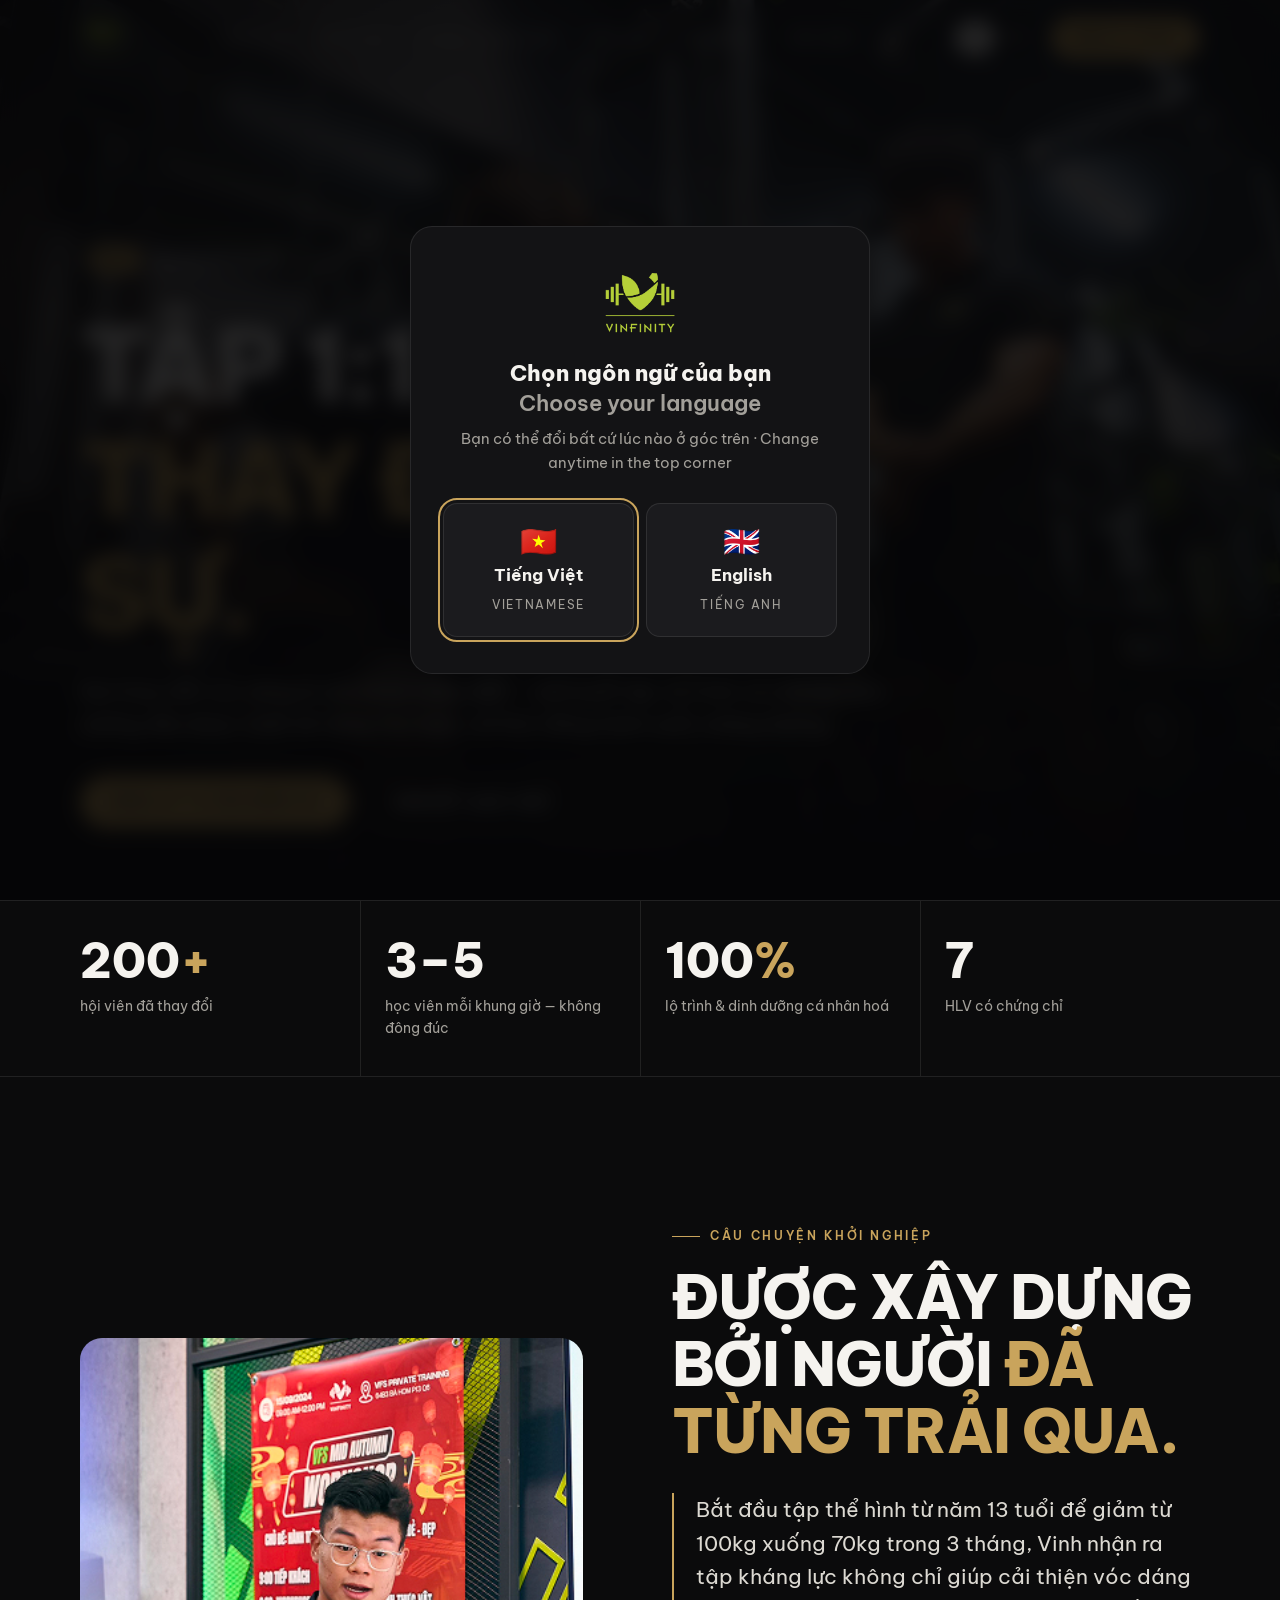
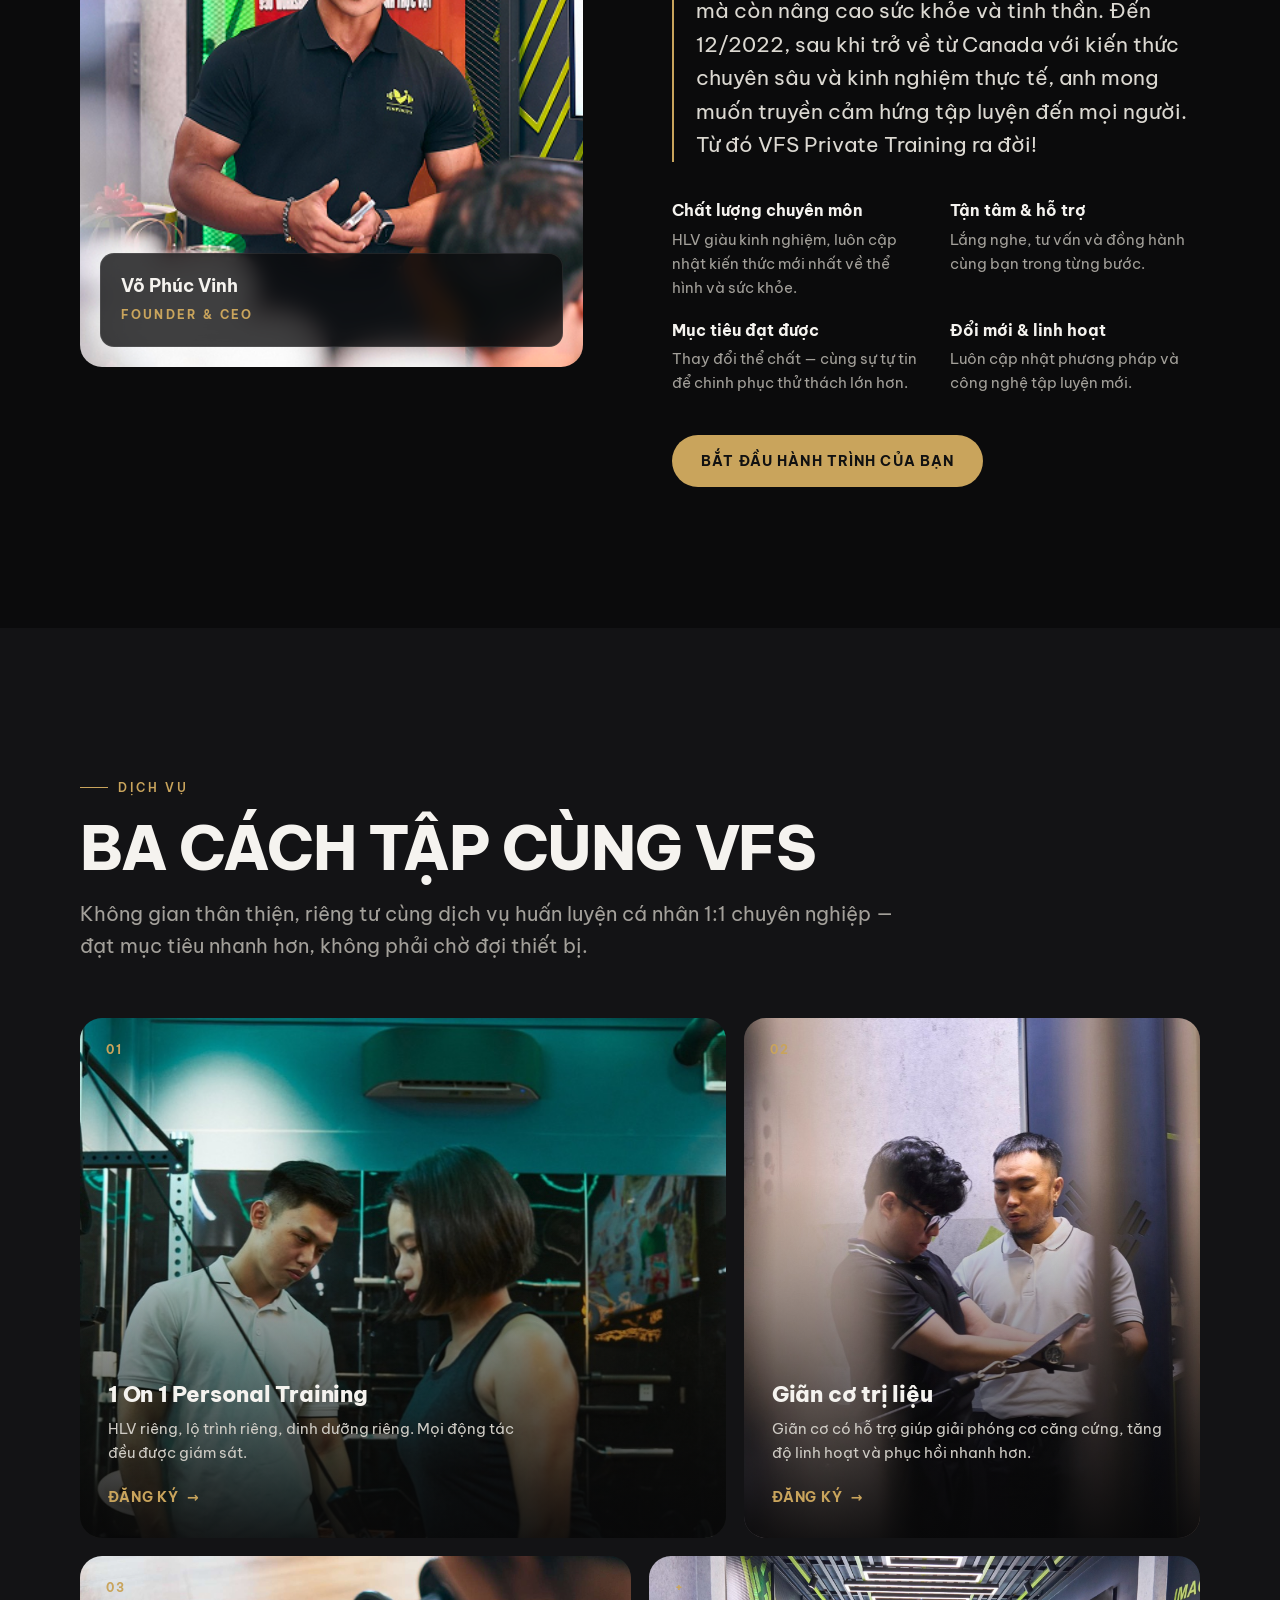
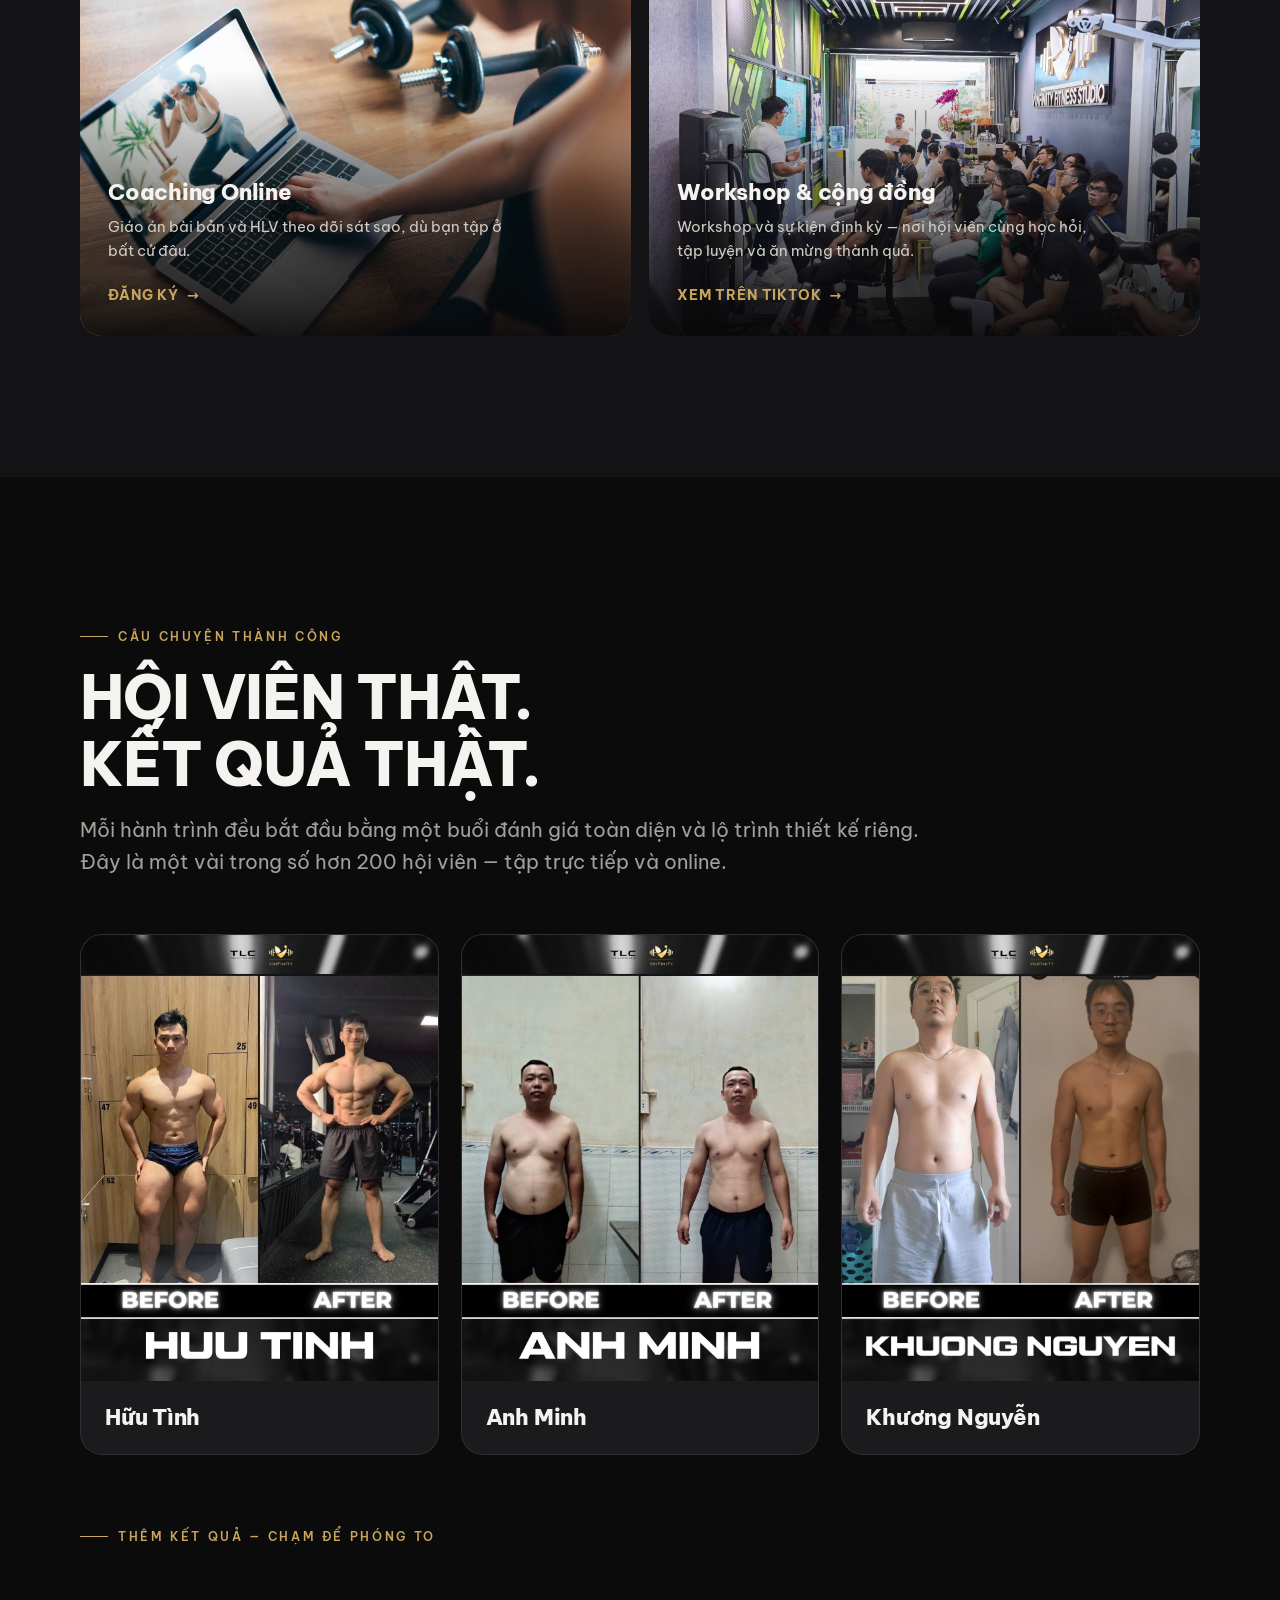
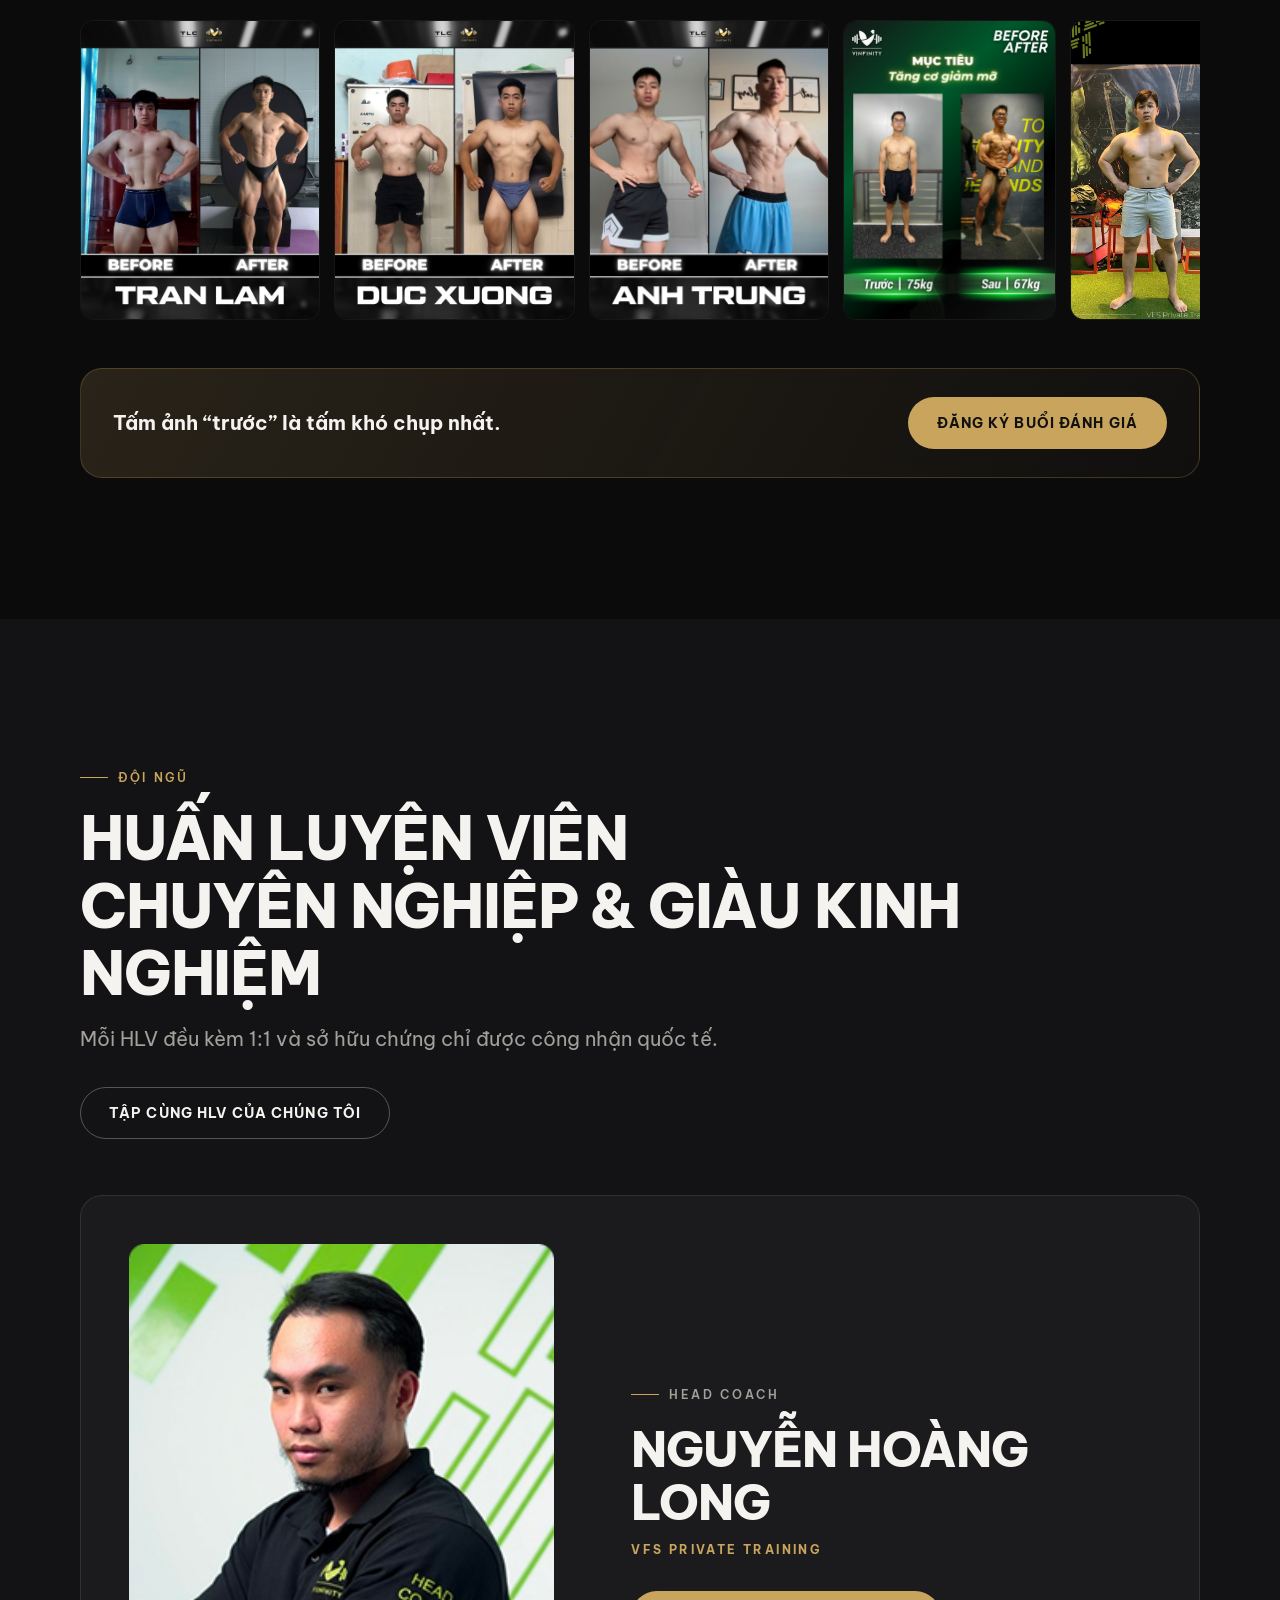
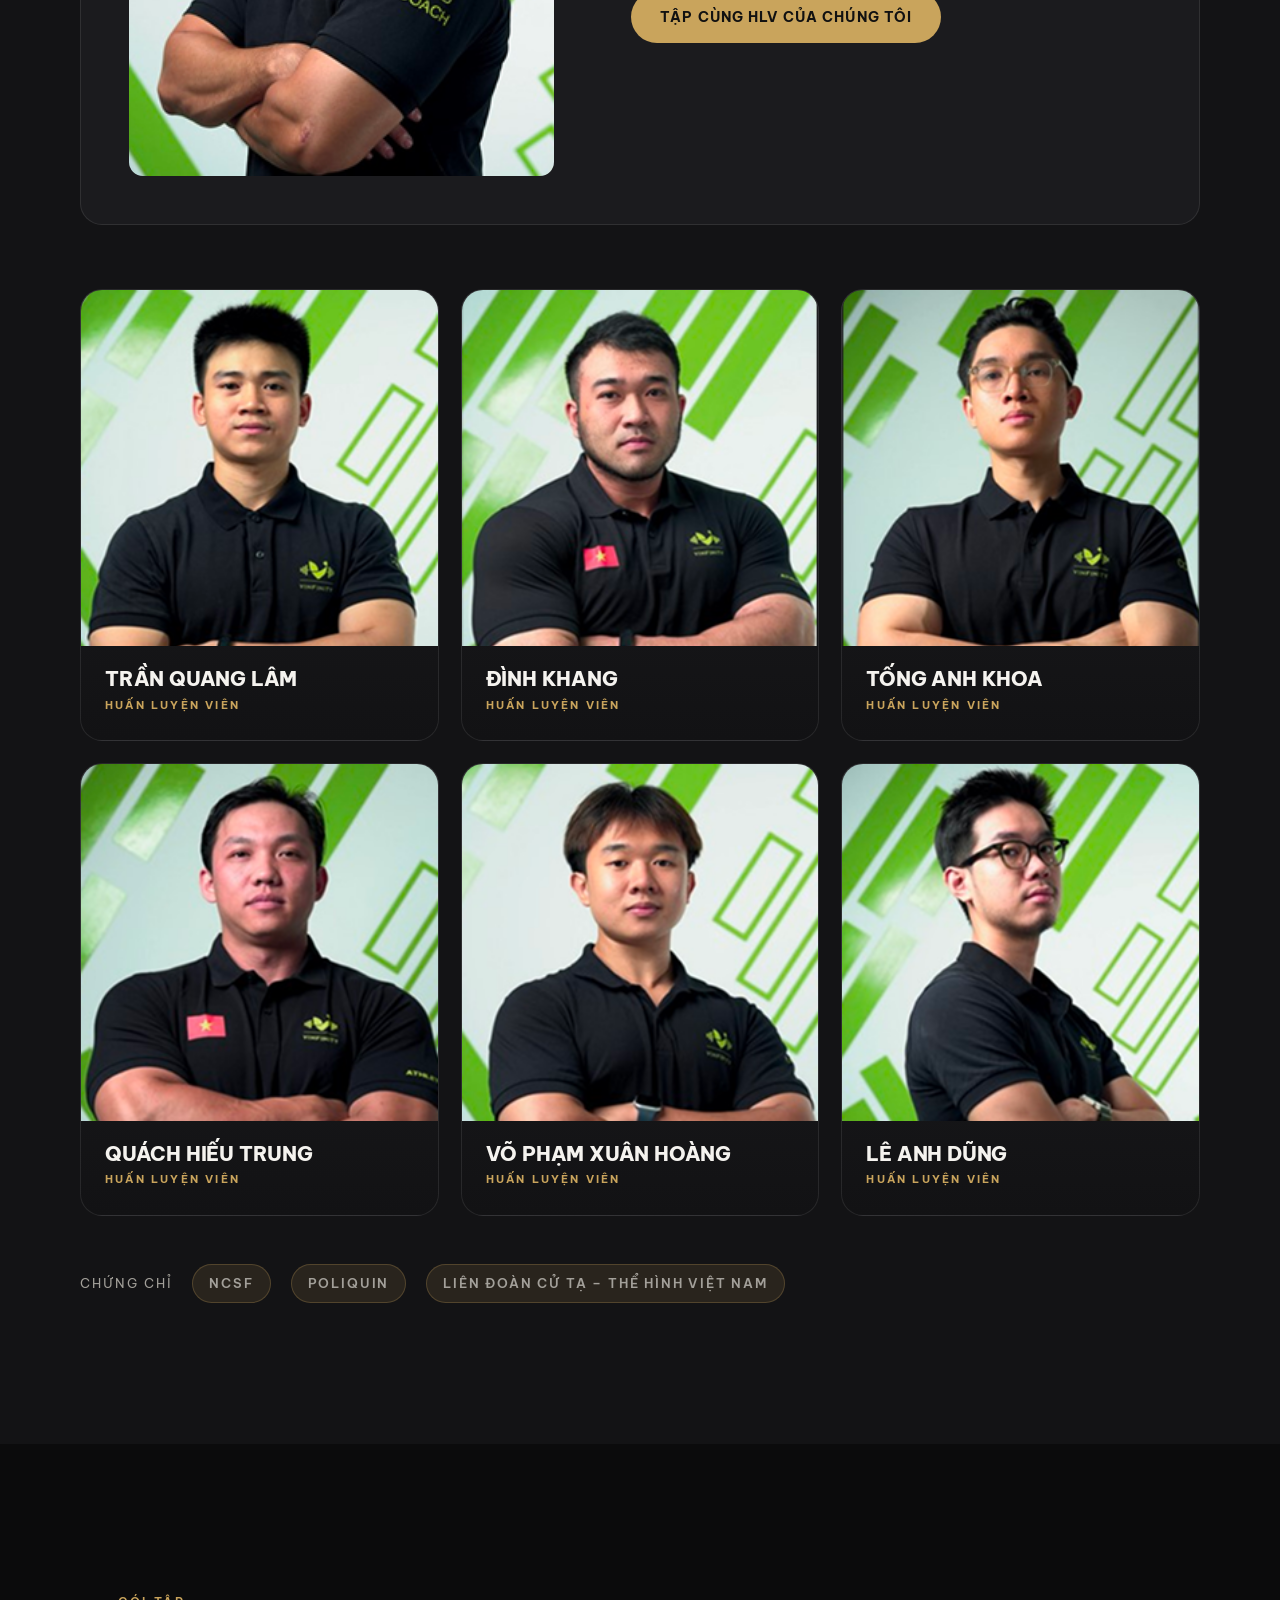
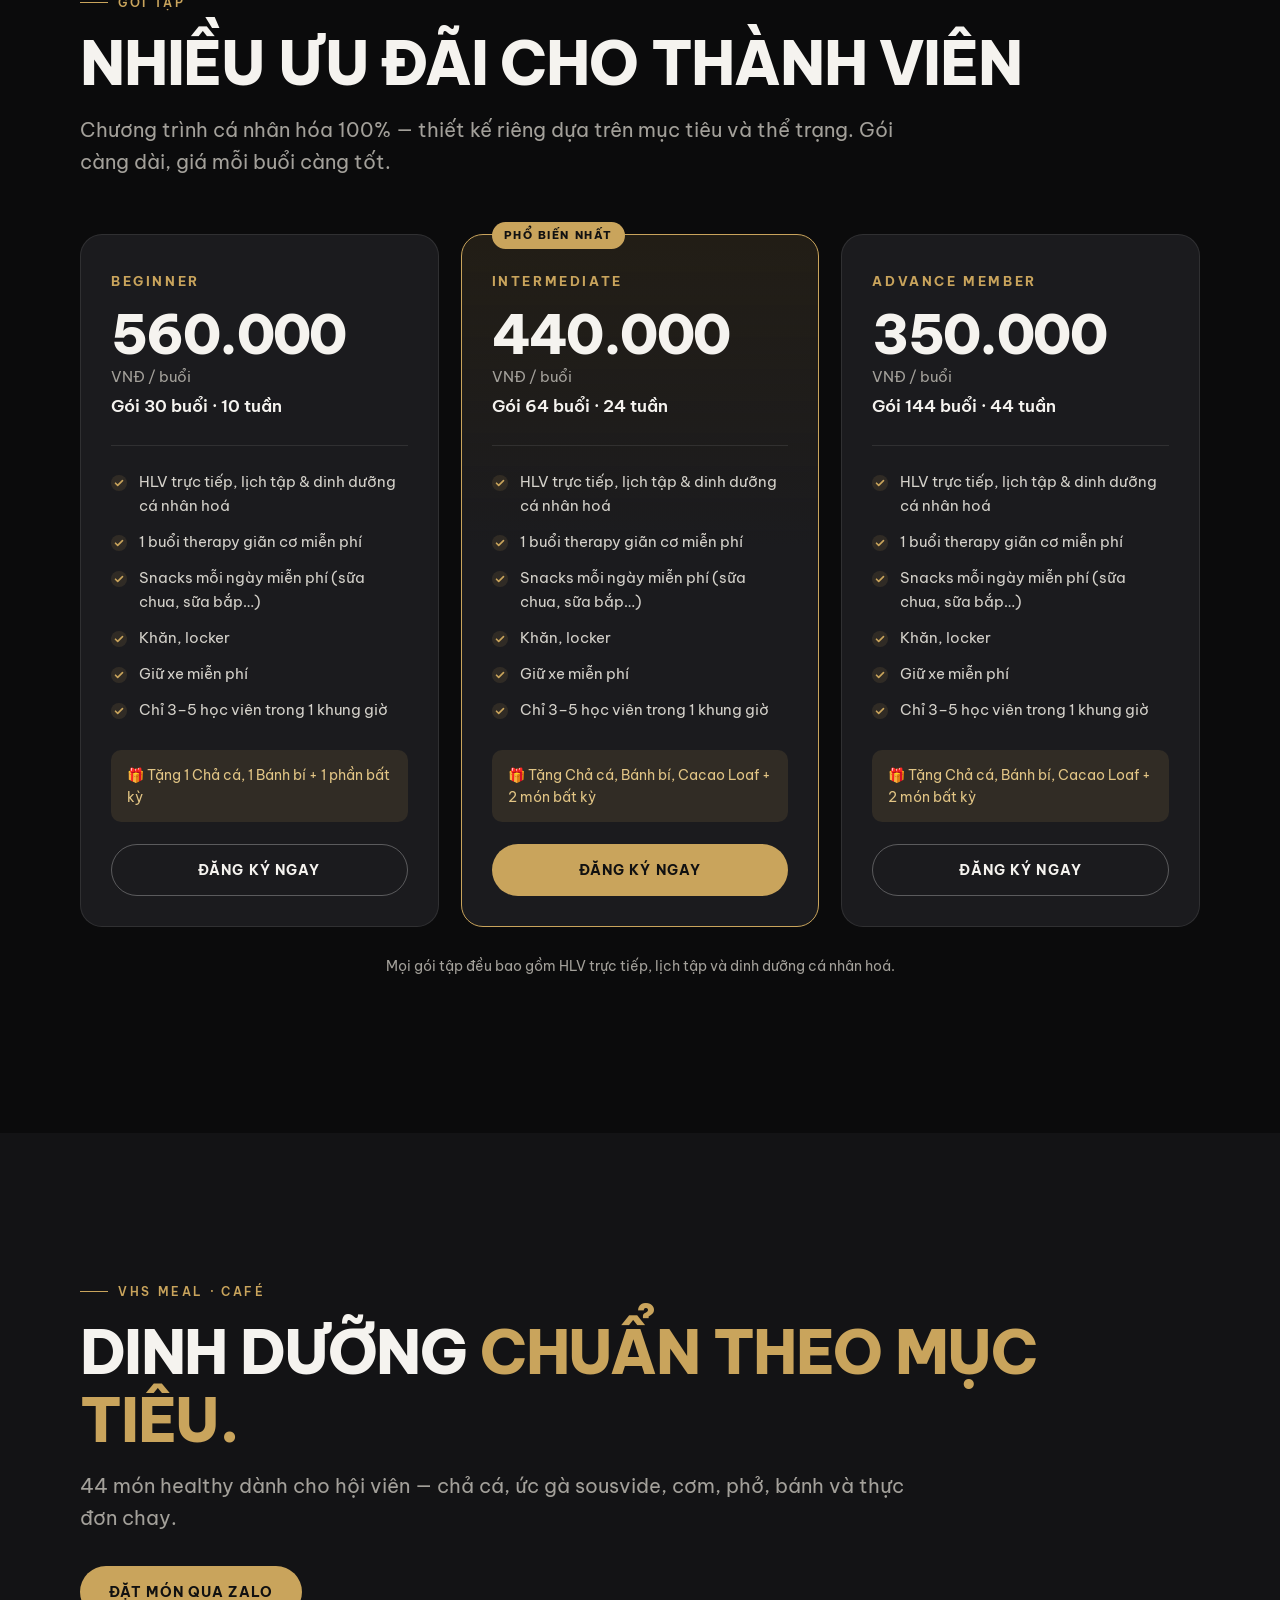
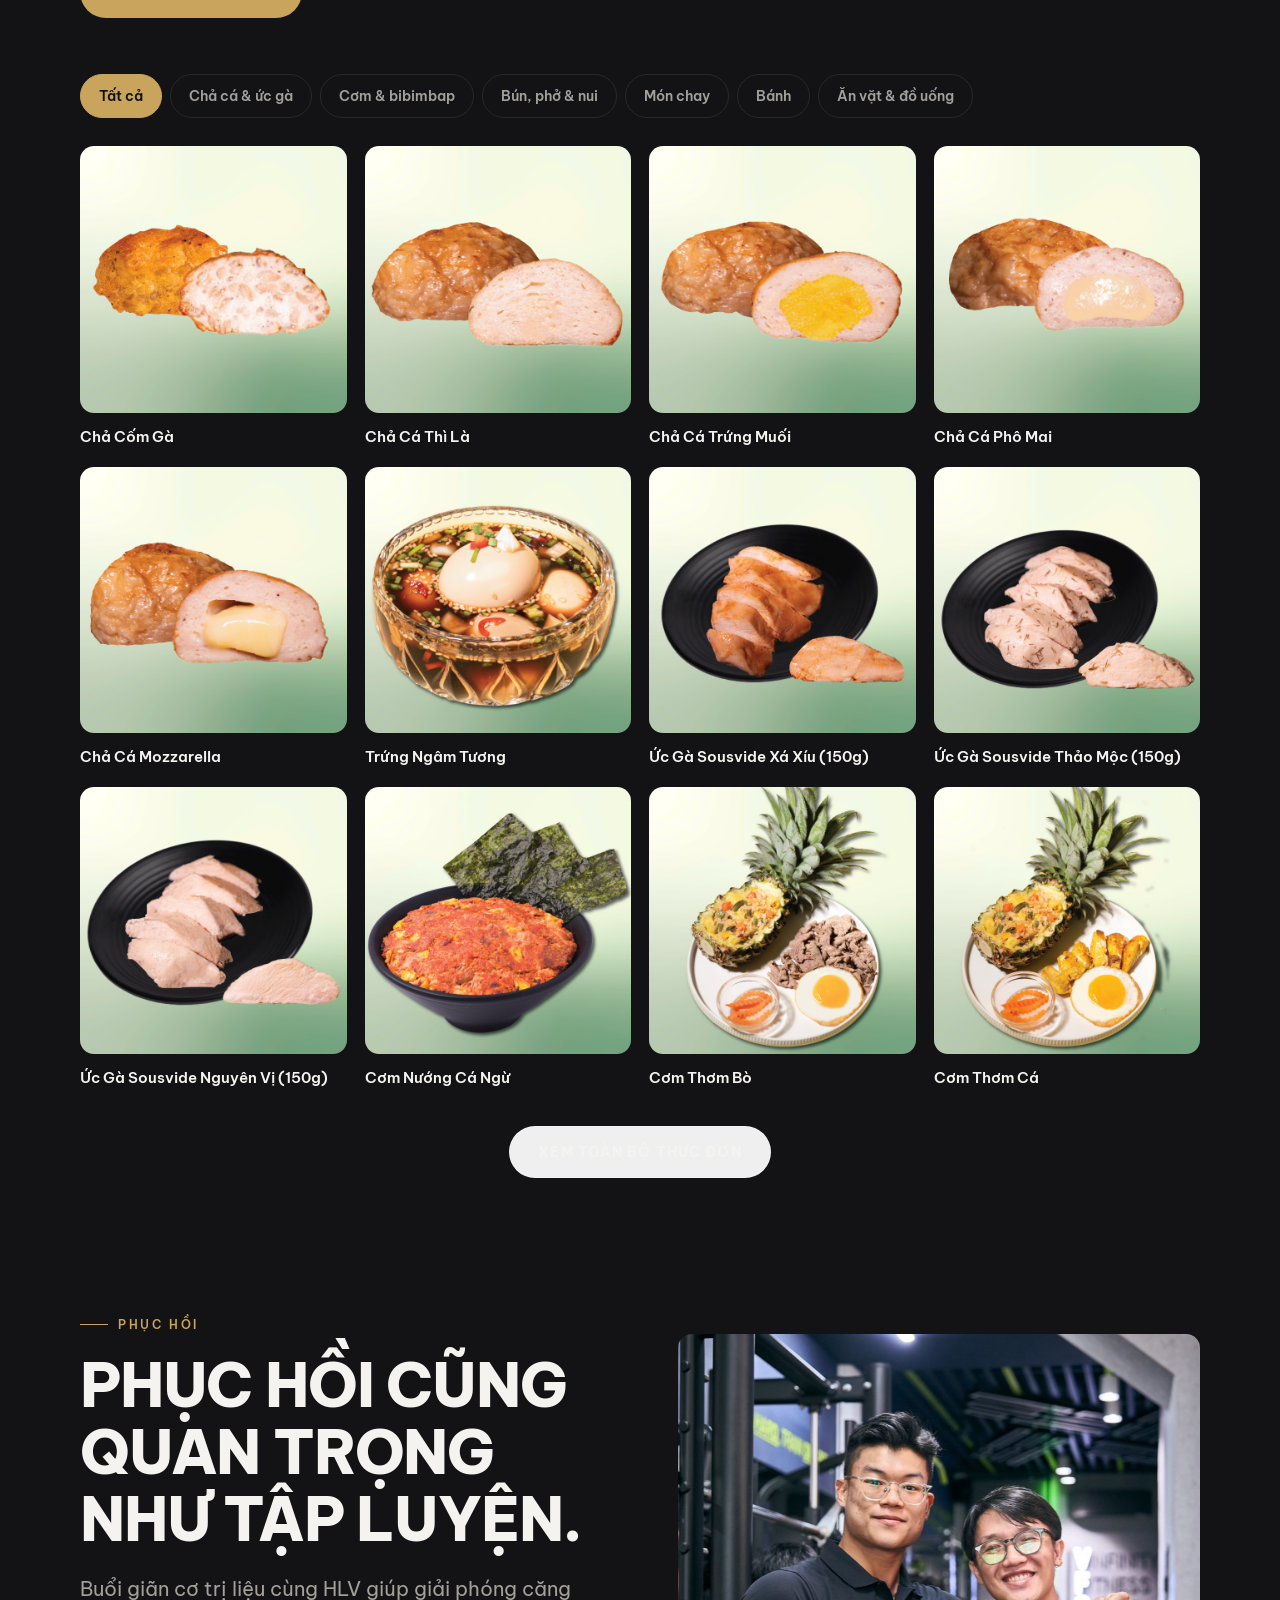
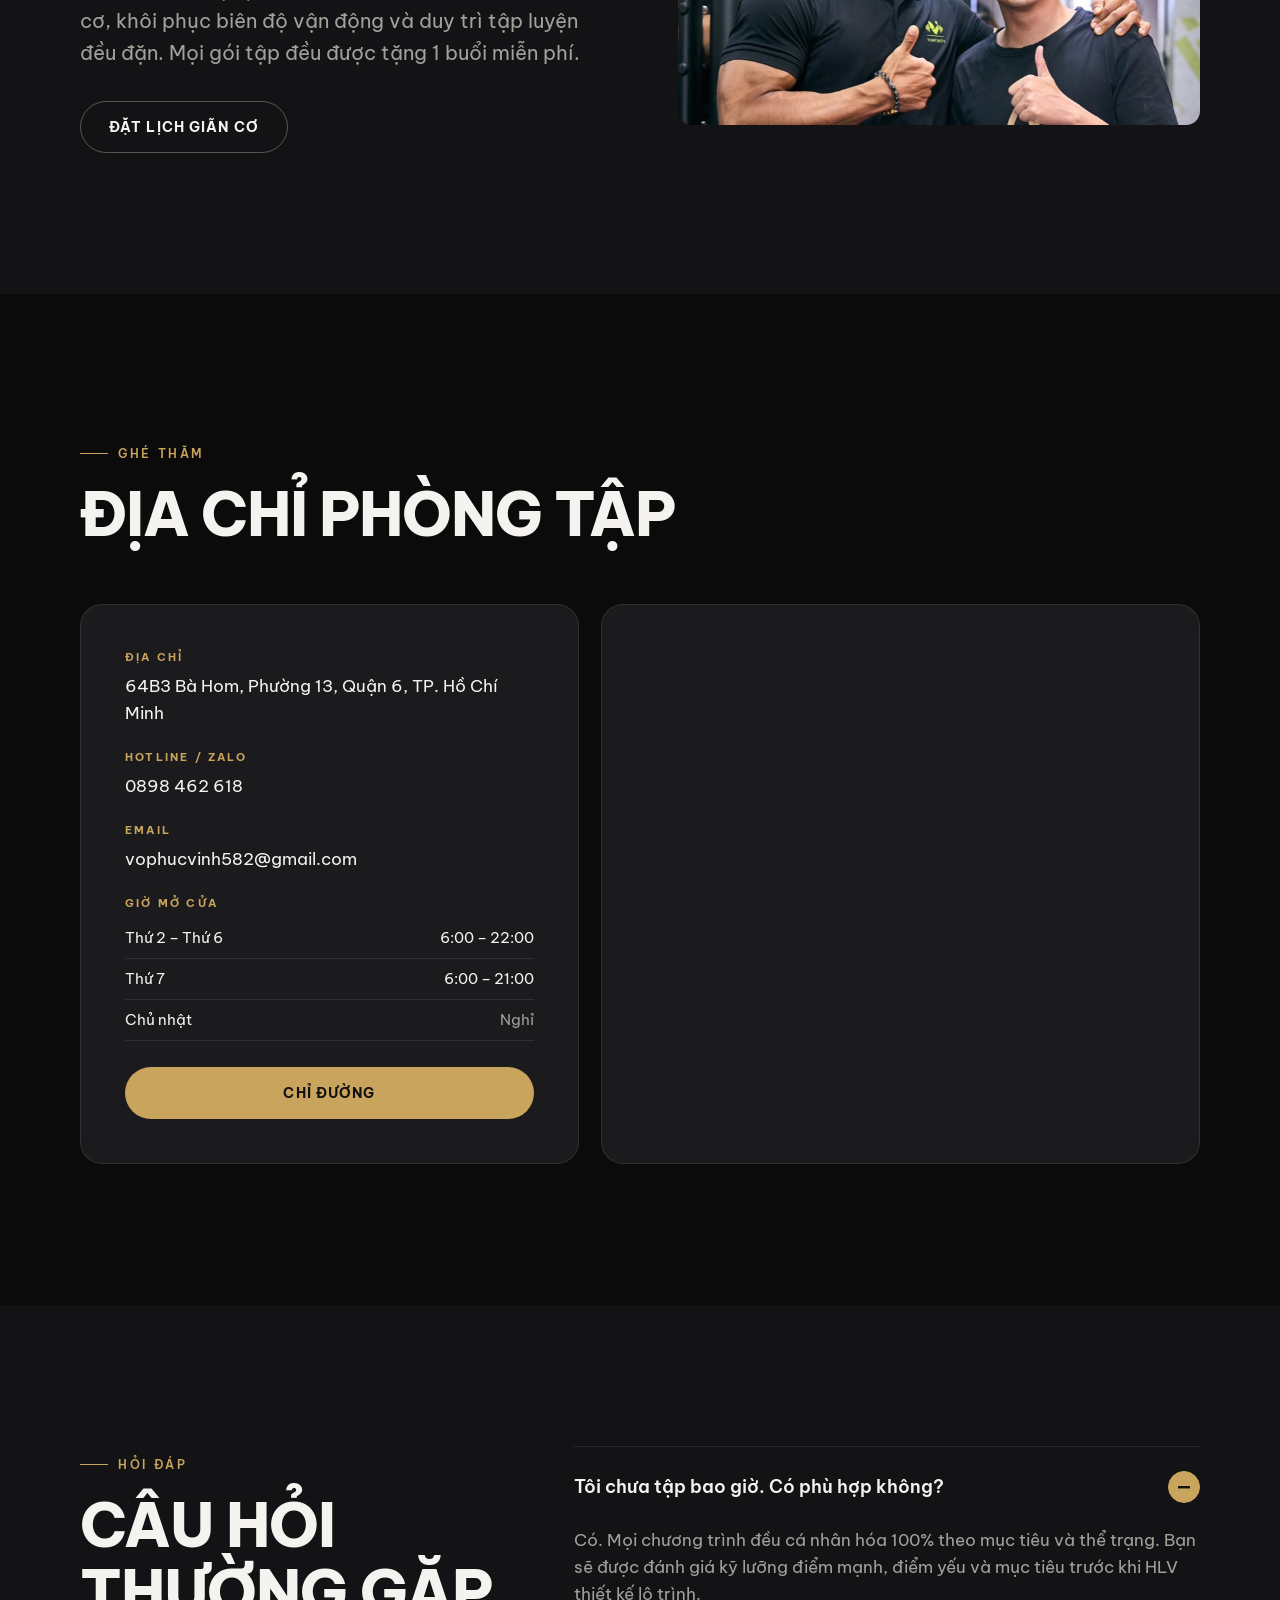
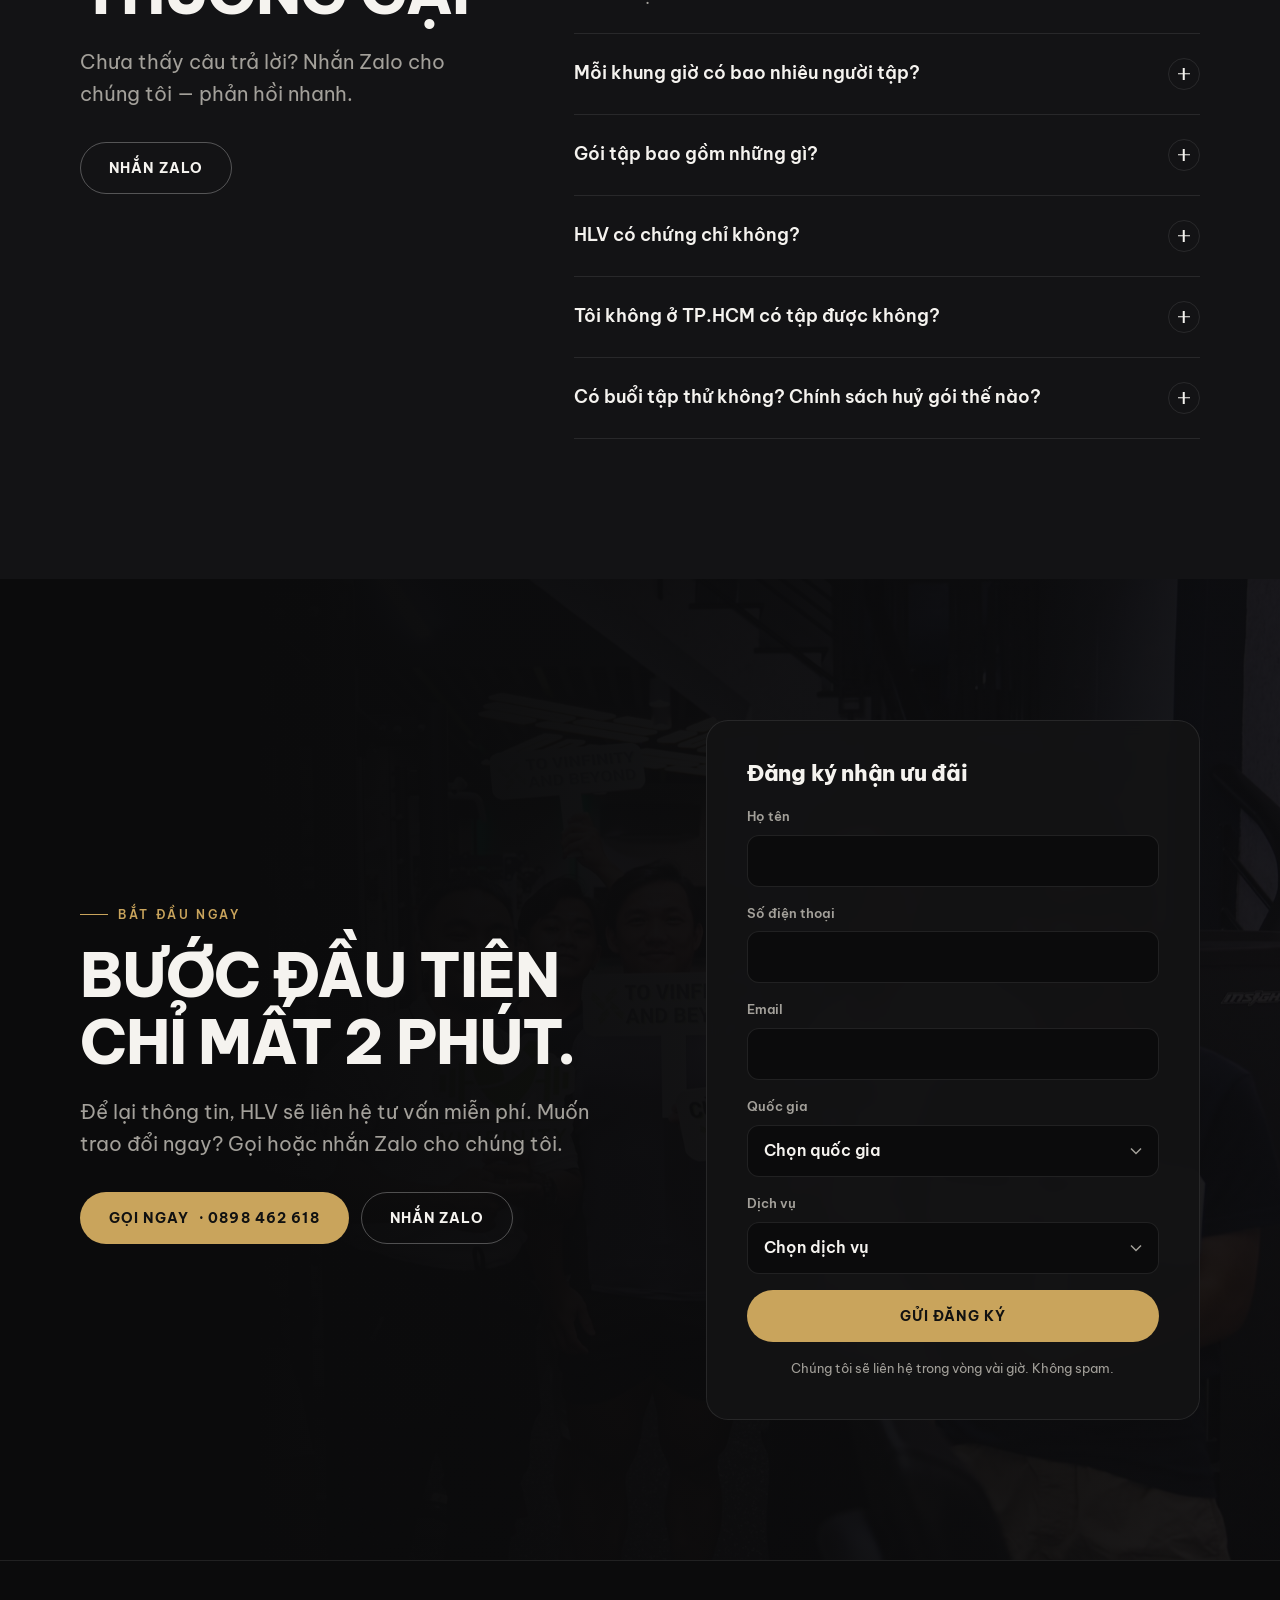
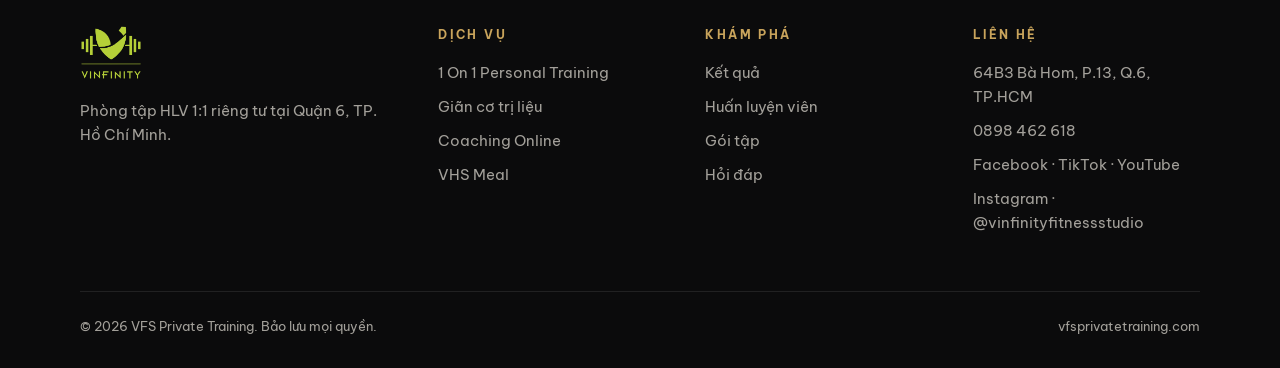
==== commit 209e420c: "Apply feedback: real hours, full VHS Meal menu, named results, stricter form - Opening hours Mon–Fri" ====
--- a/index.html
+++ b/index.html
@@ -228,30 +228,32 @@
       </div>
     </section>
 
-    <!-- ============ CAFÉ / RECOVERY / RETAIL ============ -->
+    <!-- ============ VHS MEAL + RECOVERY ============ -->
     <section class="section section--alt" id="meals">
       <div class="wrap">
-        <!-- Café: VHS Meal -->
-        <div class="split">
-          <div class="split__media reveal">
-            <img class="tall" src="assets/img/meals/chaca.jpg" alt="VHS Meal fish cakes" />
-            <img src="assets/img/meals/ucga.jpg" alt="Sous-vide chicken breast" />
-            <img src="assets/img/meals/pumpkin-cake.jpg" alt="Pumpkin cake" />
-          </div>
-          <div class="reveal">
+        <!-- VHS Meal menu — items rendered from js/content.js → meals -->
+        <div class="section-head reveal">
+          <div>
             <p class="eyebrow" data-i18n="cafe.eyebrow">VHS Meal · Café</p>
             <h2 data-i18n-html="cafe.title"></h2>
-            <p class="lead" style="margin-top:20px" data-i18n="cafe.lead"></p>
-            <div class="menu-tags">
-              <span data-i18n="cafe.t1"></span><span data-i18n="cafe.t2"></span><span data-i18n="cafe.t3"></span>
-              <span data-i18n="cafe.t4"></span><span data-i18n="cafe.t5"></span><span data-i18n="cafe.t6"></span>
-            </div>
-            <a href="https://zalo.me/0898462618" target="_blank" rel="noopener" class="btn btn--gold" data-i18n="cafe.cta">Order via Zalo</a>
-          </div>
-        </div>
+            <p class="lead" data-i18n="cafe.lead"></p>
+          </div>
+          <a href="https://zalo.me/0898462618" target="_blank" rel="noopener" class="btn btn--gold" data-i18n="cafe.cta">Order via Zalo</a>
+        </div>
+        <div class="menu-tabs reveal" role="tablist" aria-label="Menu categories">
+          <button role="tab" data-cat="all" data-i18n="cafe.all">All</button>
+          <button role="tab" data-cat="protein" data-i18n="cafe.protein">Fish cakes & chicken</button>
+          <button role="tab" data-cat="rice" data-i18n="cafe.rice">Rice & bowls</button>
+          <button role="tab" data-cat="noodles" data-i18n="cafe.noodles">Noodles & soups</button>
+          <button role="tab" data-cat="veg" data-i18n="cafe.veg">Vegetarian</button>
+          <button role="tab" data-cat="bakery" data-i18n="cafe.bakery">Bakery</button>
+          <button role="tab" data-cat="snacks" data-i18n="cafe.snacks">Snacks & drinks</button>
+        </div>
+        <div class="menu-grid" id="menuGrid"></div>
+        <div class="menu-more"><button class="btn btn--ghost" id="menuMore" data-i18n="cafe.more">See full menu</button></div>
 
         <!-- Recovery: stretch therapy -->
-        <div class="split split--rev">
+        <div class="split split--rev" style="margin-top:clamp(80px,10vw,130px)">
           <div class="split__media split__media--single reveal">
             <img src="assets/img/gallery/coach-member.jpg" alt="Coach and member at the studio" style="aspect-ratio:4/3;object-position:center 25%" />
           </div>
@@ -260,18 +262,6 @@
             <h2 data-i18n="rec.title"></h2>
             <p class="lead" style="margin:20px 0 32px" data-i18n="rec.lead"></p>
             <a href="#contact" class="btn btn--ghost" data-service="stretch" data-i18n="rec.cta">Book stretch therapy</a>
-          </div>
-        </div>
-
-        <!-- Retail: PLACEHOLDER — fill in or delete this whole block -->
-        <div class="split">
-          <div class="split__media split__media--single reveal">
-            <div class="ph-box" data-i18n="shop.img">[PLACEHOLDER: retail / merch photo]</div>
-          </div>
-          <div class="reveal">
-            <p class="eyebrow" data-i18n="shop.eyebrow">Retail</p>
-            <h2 data-i18n="shop.title">Gear & supplements</h2>
-            <p class="lead" style="margin-top:20px" data-i18n-html="shop.lead"></p>
           </div>
         </div>
       </div>
@@ -304,11 +294,10 @@
               <div>
                 <dt data-i18n="visit.hours">Opening hours</dt>
                 <dd>
-                  <!-- HOURS: not listed on the current site — replace the placeholders -->
                   <table class="hours">
-                    <tr><td data-i18n="visit.weekdays">Monday – Friday</td><td><span class="ph" data-i18n="visit.hoursPh">[__:__ – __:__]</span></td></tr>
-                    <tr><td data-i18n="visit.sat">Saturday</td><td><span class="ph" data-i18n="visit.hoursPh">[__:__ – __:__]</span></td></tr>
-                    <tr><td data-i18n="visit.sun">Sunday</td><td><span class="ph" data-i18n="visit.hoursPh">[__:__ – __:__]</span></td></tr>
+                    <tr><td data-i18n="visit.weekdays">Monday – Friday</td><td data-i18n="visit.wkHours">6:00 AM – 10:00 PM</td></tr>
+                    <tr><td data-i18n="visit.sat">Saturday</td><td data-i18n="visit.satHours">6:00 AM – 9:00 PM</td></tr>
+                    <tr><td data-i18n="visit.sun">Sunday</td><td class="closed" data-i18n="visit.closed">Closed</td></tr>
                   </table>
                 </dd>
               </div>
@@ -367,7 +356,11 @@
             <input name="phone" type="tel" autocomplete="tel" inputmode="tel" required />
           </label>
           <label><span data-i18n="form.email">Email</span>
-            <input name="email" type="email" autocomplete="email" />
+            <input name="email" type="email" autocomplete="email" required />
+          </label>
+          <label><span data-i18n="form.country">Country</span>
+            <!-- Options filled by js/main.js: United States & Vietnam first, then all others -->
+            <select name="country" id="countrySelect" autocomplete="country" required></select>
           </label>
           <label><span data-i18n="form.service">Service</span>
             <select name="service" id="serviceSelect" required>
@@ -417,8 +410,7 @@
             <li>64B3 Bà Hom, P.13, Q.6, TP.HCM</li>
             <li><a href="tel:+84898462618">0898 462 618</a></li>
             <li><a href="https://www.facebook.com/VFSPrivateTraining" target="_blank" rel="noopener">Facebook</a> · <a href="https://www.tiktok.com/@vfsprivatetraining" target="_blank" rel="noopener">TikTok</a> · <a href="https://www.youtube.com/@VINFINITYchannel" target="_blank" rel="noopener">YouTube</a></li>
-            <!-- Instagram: the current site links to instagram.com with no handle -->
-            <li><span class="ph">[PLACEHOLDER: Instagram handle]</span></li>
+            <li><a href="https://www.instagram.com/vinfinityfitnessstudio/" target="_blank" rel="noopener">Instagram · @vinfinityfitnessstudio</a></li>
           </ul>
         </div>
       </div>
--- a/css/styles.css
+++ b/css/styles.css
@@ -220,7 +220,7 @@
   display: flex; flex-direction: column;
 }
 .case:hover { transform: translateY(-4px); border-color: rgba(201, 164, 92, 0.4); }
-.case__img { position: relative; aspect-ratio: 1; overflow: hidden; background: #000; cursor: zoom-in; border: 0; padding: 0; width: 100%; display: block; }
+.case__img { position: relative; aspect-ratio: 4 / 5; overflow: hidden; background: #000; cursor: zoom-in; border: 0; padding: 0; width: 100%; display: block; }
 .case__img img { width: 100%; height: 100%; object-fit: cover; transition: transform 0.6s var(--ease); }
 .case:hover .case__img img { transform: scale(1.03); }
 .case__body { padding: 24px; display: flex; flex-direction: column; gap: 14px; flex: 1; }
@@ -232,9 +232,9 @@
 .case__quote { color: var(--muted); font-size: 15px; margin: 0; font-style: italic; }
 
 .results-strip { margin-top: 56px; display: flex; gap: 14px; overflow-x: auto; padding-bottom: 8px; scroll-snap-type: x mandatory; scrollbar-width: thin; scrollbar-color: var(--gold) transparent; }
-.results-strip button { flex: 0 0 240px; aspect-ratio: 1; border-radius: var(--radius); overflow: hidden; border: 1px solid var(--line); padding: 0; background: #000; scroll-snap-align: start; cursor: zoom-in; transition: border-color 0.2s, transform 0.3s var(--ease); }
+.results-strip button { flex: 0 0 auto; height: 300px; border-radius: var(--radius); overflow: hidden; border: 1px solid var(--line); padding: 0; background: #000; scroll-snap-align: start; cursor: zoom-in; transition: border-color 0.2s, transform 0.3s var(--ease); }
 .results-strip button:hover { border-color: var(--gold); transform: translateY(-3px); }
-.results-strip img { width: 100%; height: 100%; object-fit: cover; }
+.results-strip img { height: 100%; width: auto; }
 .results-cta { display: flex; justify-content: space-between; align-items: center; gap: 20px; margin-top: 40px; padding: 28px 32px; border-radius: var(--radius-lg); background: linear-gradient(120deg, rgba(201, 164, 92, 0.16), rgba(201, 164, 92, 0.03)); border: 1px solid rgba(201, 164, 92, 0.25); flex-wrap: wrap; }
 .results-cta p { margin: 0; font-size: 20px; font-weight: 700; }
 
@@ -251,8 +251,7 @@
 .coach:hover .coach__photo img { transform: scale(1.04); }
 .coach__body { padding: 22px 24px 26px; }
 .coach__body h3 { font-size: 20px; text-transform: uppercase; }
-.coach__role { display: block; color: var(--gold); font-size: 11px; font-weight: 700; letter-spacing: 0.2em; text-transform: uppercase; margin: 6px 0 14px; }
-.coach__body p { margin: 0; color: var(--muted); font-size: 14px; }
+.coach__role { display: block; color: var(--gold); font-size: 11px; font-weight: 700; letter-spacing: 0.2em; text-transform: uppercase; margin-top: 6px; }
 .certs { display: flex; gap: 12px; flex-wrap: wrap; margin-top: 48px; align-items: center; }
 .certs > span { color: var(--muted); font-size: 13px; letter-spacing: 0.14em; text-transform: uppercase; margin-right: 8px; }
 .certs .chip { font-size: 13px; padding: 8px 16px; }
@@ -285,9 +284,24 @@
 .split__media .tall { grid-row: span 2; aspect-ratio: auto; height: 100%; }
 .split__media--single { grid-template-columns: 1fr; }
 .split__media--single img { aspect-ratio: 4 / 3; }
-.menu-tags { display: flex; gap: 8px; flex-wrap: wrap; margin: 24px 0 32px; }
-.menu-tags span { font-size: 13px; padding: 7px 14px; border-radius: 999px; border: 1px solid var(--line); color: #d4d1ca; }
-.ph-box { display: grid; place-items: center; text-align: center; aspect-ratio: 4 / 3; border-radius: var(--radius); border: 1px dashed rgba(201, 164, 92, 0.45); background: repeating-linear-gradient(135deg, var(--bg-3) 0 14px, #18181b 14px 28px); color: var(--gold-2); font-size: 14px; padding: 20px; }
+
+/* VHS Meal menu */
+.menu-tabs { display: flex; gap: 8px; flex-wrap: wrap; margin-bottom: 28px; }
+.menu-tabs button {
+  border: 1px solid var(--line); background: transparent; color: var(--muted);
+  padding: 10px 18px; border-radius: 999px; font-size: 14px; font-weight: 600;
+  transition: color 0.2s, border-color 0.2s, background 0.2s;
+}
+.menu-tabs button:hover { color: var(--text); border-color: rgba(255, 255, 255, 0.3); }
+.menu-tabs button[aria-selected="true"] { background: var(--gold); border-color: var(--gold); color: #111; }
+.menu-grid { display: grid; grid-template-columns: repeat(4, minmax(0, 1fr)); gap: 18px; }
+.dish { margin: 0; }
+.dish__img { aspect-ratio: 1; border-radius: var(--radius); overflow: hidden; background: var(--bg-3); }
+.dish__img img { width: 100%; height: 100%; object-fit: cover; transition: transform 0.6s var(--ease); }
+.dish:hover .dish__img img { transform: scale(1.05); }
+.dish figcaption { margin-top: 12px; font-size: 15px; font-weight: 600; }
+.menu-more { text-align: center; margin-top: 36px; }
+.menu-more[hidden] { display: none; }
 
 /* ---------- Location ---------- */
 .visit { display: grid; grid-template-columns: 1fr 1.2fr; gap: 22px; }
@@ -299,6 +313,7 @@
 .hours { width: 100%; border-collapse: collapse; font-size: 15px; }
 .hours td { padding: 8px 0; border-bottom: 1px solid var(--line); }
 .hours td:last-child { text-align: right; }
+.hours .closed { color: var(--muted); }
 .visit__map { border-radius: var(--radius-lg); overflow: hidden; min-height: 460px; border: 1px solid var(--line); background: var(--bg-3); }
 .visit__map iframe { width: 100%; height: 100%; min-height: 460px; border: 0; filter: grayscale(1) invert(0.92) contrast(0.9); }
 
@@ -323,9 +338,9 @@
 .contact__bg::after { content: ""; position: absolute; inset: 0; background: linear-gradient(90deg, var(--bg) 20%, rgba(11, 11, 12, 0.7)); }
 .contact__grid { display: grid; grid-template-columns: 1fr 0.9fr; gap: clamp(32px, 6vw, 80px); align-items: center; }
 .contact__quick { display: flex; gap: 12px; flex-wrap: wrap; margin-top: 32px; }
-.form { padding: clamp(28px, 4vw, 40px); border-radius: var(--radius-lg); background: rgba(19, 19, 21, 0.9); border: 1px solid var(--line); backdrop-filter: blur(8px); -webkit-backdrop-filter: blur(8px); display: grid; gap: 16px; }
+.form { padding: clamp(28px, 4vw, 40px); border-radius: var(--radius-lg); background: rgba(19, 19, 21, 0.9); border: 1px solid var(--line); backdrop-filter: blur(8px); -webkit-backdrop-filter: blur(8px); display: grid; grid-template-columns: minmax(0, 1fr); gap: 16px; min-width: 0; }
 .form h3 { margin-bottom: 4px; }
-.form label { display: grid; gap: 8px; font-size: 13px; font-weight: 600; color: var(--muted); }
+.form label { display: grid; gap: 8px; min-width: 0; font-size: 13px; font-weight: 600; color: var(--muted); }
 .form input, .form select {
   width: 100%; height: 52px; padding: 0 16px; border-radius: 12px;
   border: 1px solid var(--line); background: var(--bg); color: var(--text); font: inherit; font-size: 16px;
@@ -333,6 +348,7 @@
 }
 .form select { appearance: none; background-image: url("data:image/svg+xml,%3Csvg xmlns='http://www.w3.org/2000/svg' viewBox='0 0 12 8'%3E%3Cpath d='M1 1.5l5 5 5-5' fill='none' stroke='%23a3a09a' stroke-width='1.5'/%3E%3C/svg%3E"); background-repeat: no-repeat; background-position: right 16px center; background-size: 12px; }
 .form input:focus, .form select:focus { outline: none; border-color: var(--gold); }
+.form .is-invalid { border-color: #d9695f; }
 .form__note { font-size: 13px; color: var(--muted); margin: 0; text-align: center; }
 .form__success { display: none; padding: 14px; border-radius: 12px; background: var(--gold-soft); color: var(--gold-2); text-align: center; font-weight: 600; }
 .form.is-sent .form__success { display: block; }
@@ -375,6 +391,7 @@
 @media (max-width: 1080px) {
   .nav__links { gap: 20px; }
   .team { grid-template-columns: repeat(2, 1fr); }
+  .menu-grid { grid-template-columns: repeat(3, minmax(0, 1fr)); }
   .footer__grid { grid-template-columns: 1fr 1fr; }
 }
 
@@ -396,7 +413,7 @@
   .stat:nth-child(3) { border-left: 0; padding-left: 0; }
   .stat:nth-child(n + 3) { border-top: 1px solid var(--line); }
 
-  .intro, .split, .visit, .faq, .contact__grid, .team-lead { grid-template-columns: 1fr; }
+  .intro, .split, .visit, .faq, .contact__grid, .team-lead { grid-template-columns: minmax(0, 1fr); }
   .split--rev .split__media { order: 0; }
   .card--lg, .card--md, .card--third, .card--half { grid-column: span 12; min-height: 420px; }
   .cases, .plans { grid-template-columns: 1fr; }
@@ -428,10 +445,13 @@
   .team { grid-template-columns: 1fr 1fr; gap: 12px; }
   .coach__body { padding: 14px 14px 18px; }
   .coach__body h3 { font-size: 15px; }
-  .coach__body p { display: none; }
+  .menu-grid { grid-template-columns: repeat(2, minmax(0, 1fr)); gap: 12px; }
+  .menu-tabs { flex-wrap: nowrap; overflow-x: auto; margin-inline: calc(var(--gutter) * -1); padding: 0 var(--gutter) 4px; scrollbar-width: none; }
+  .menu-tabs button { flex: 0 0 auto; }
+  .dish figcaption { font-size: 14px; }
   .coach__role { font-size: 10px; letter-spacing: 0.12em; margin-bottom: 0; }
   .footer__grid { grid-template-columns: 1fr; }
-  .results-strip button { flex-basis: 200px; }
+  .results-strip button { height: 240px; }
   .results-cta { padding: 24px; }
   .results-cta .btn { width: 100%; }
   .visit__map, .visit__map iframe { min-height: 320px; }
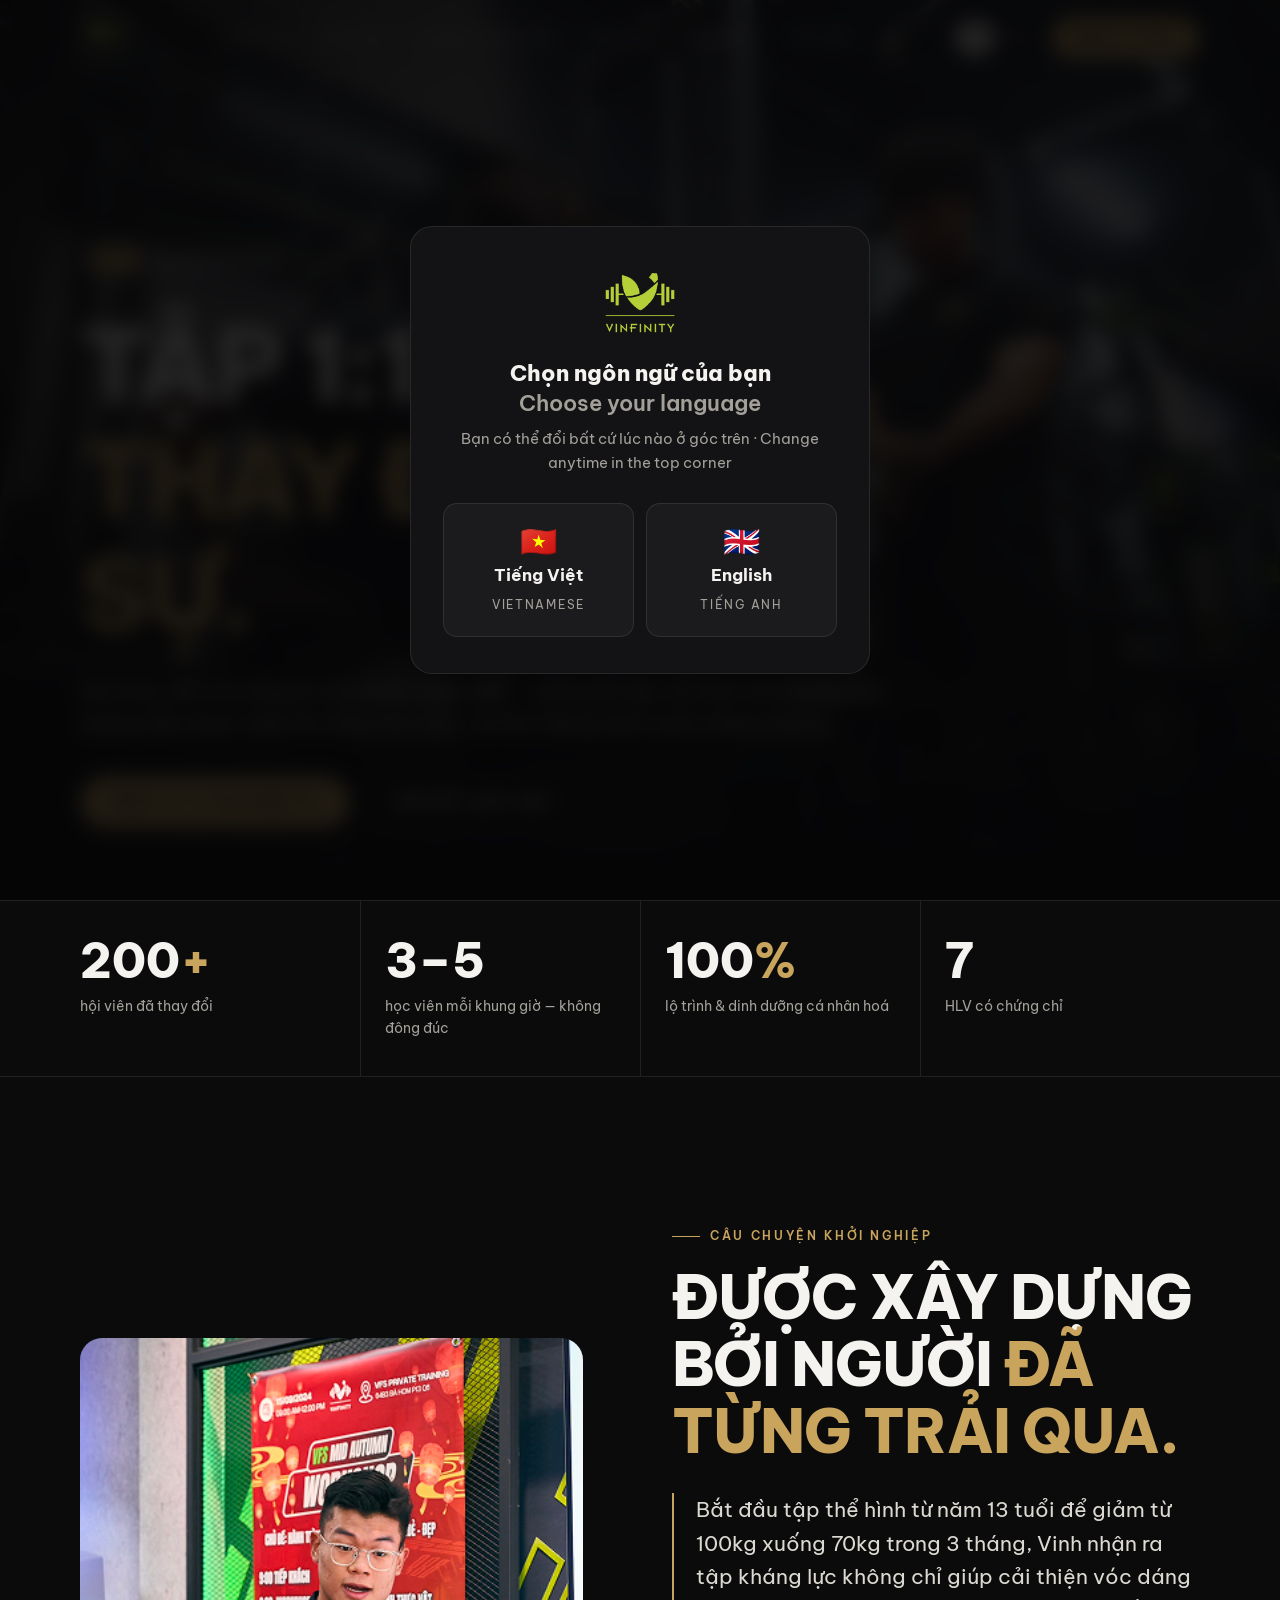
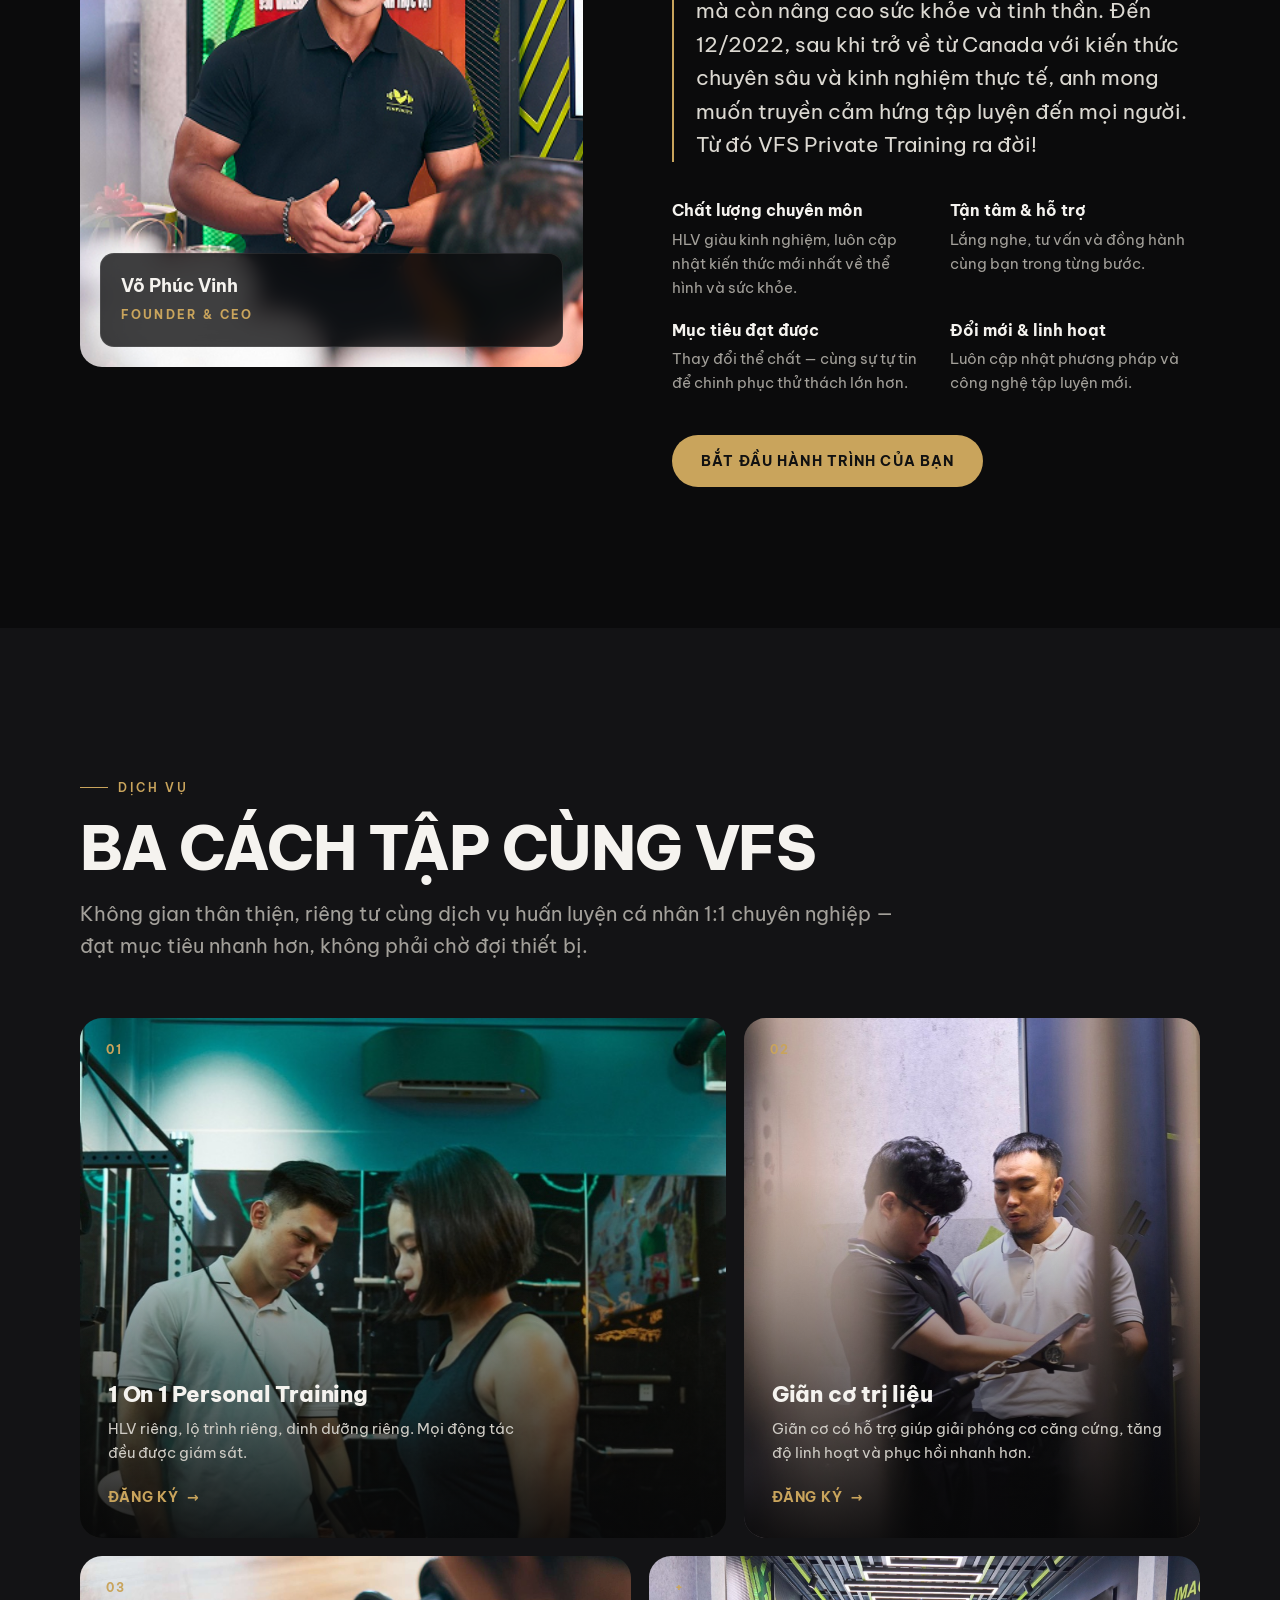
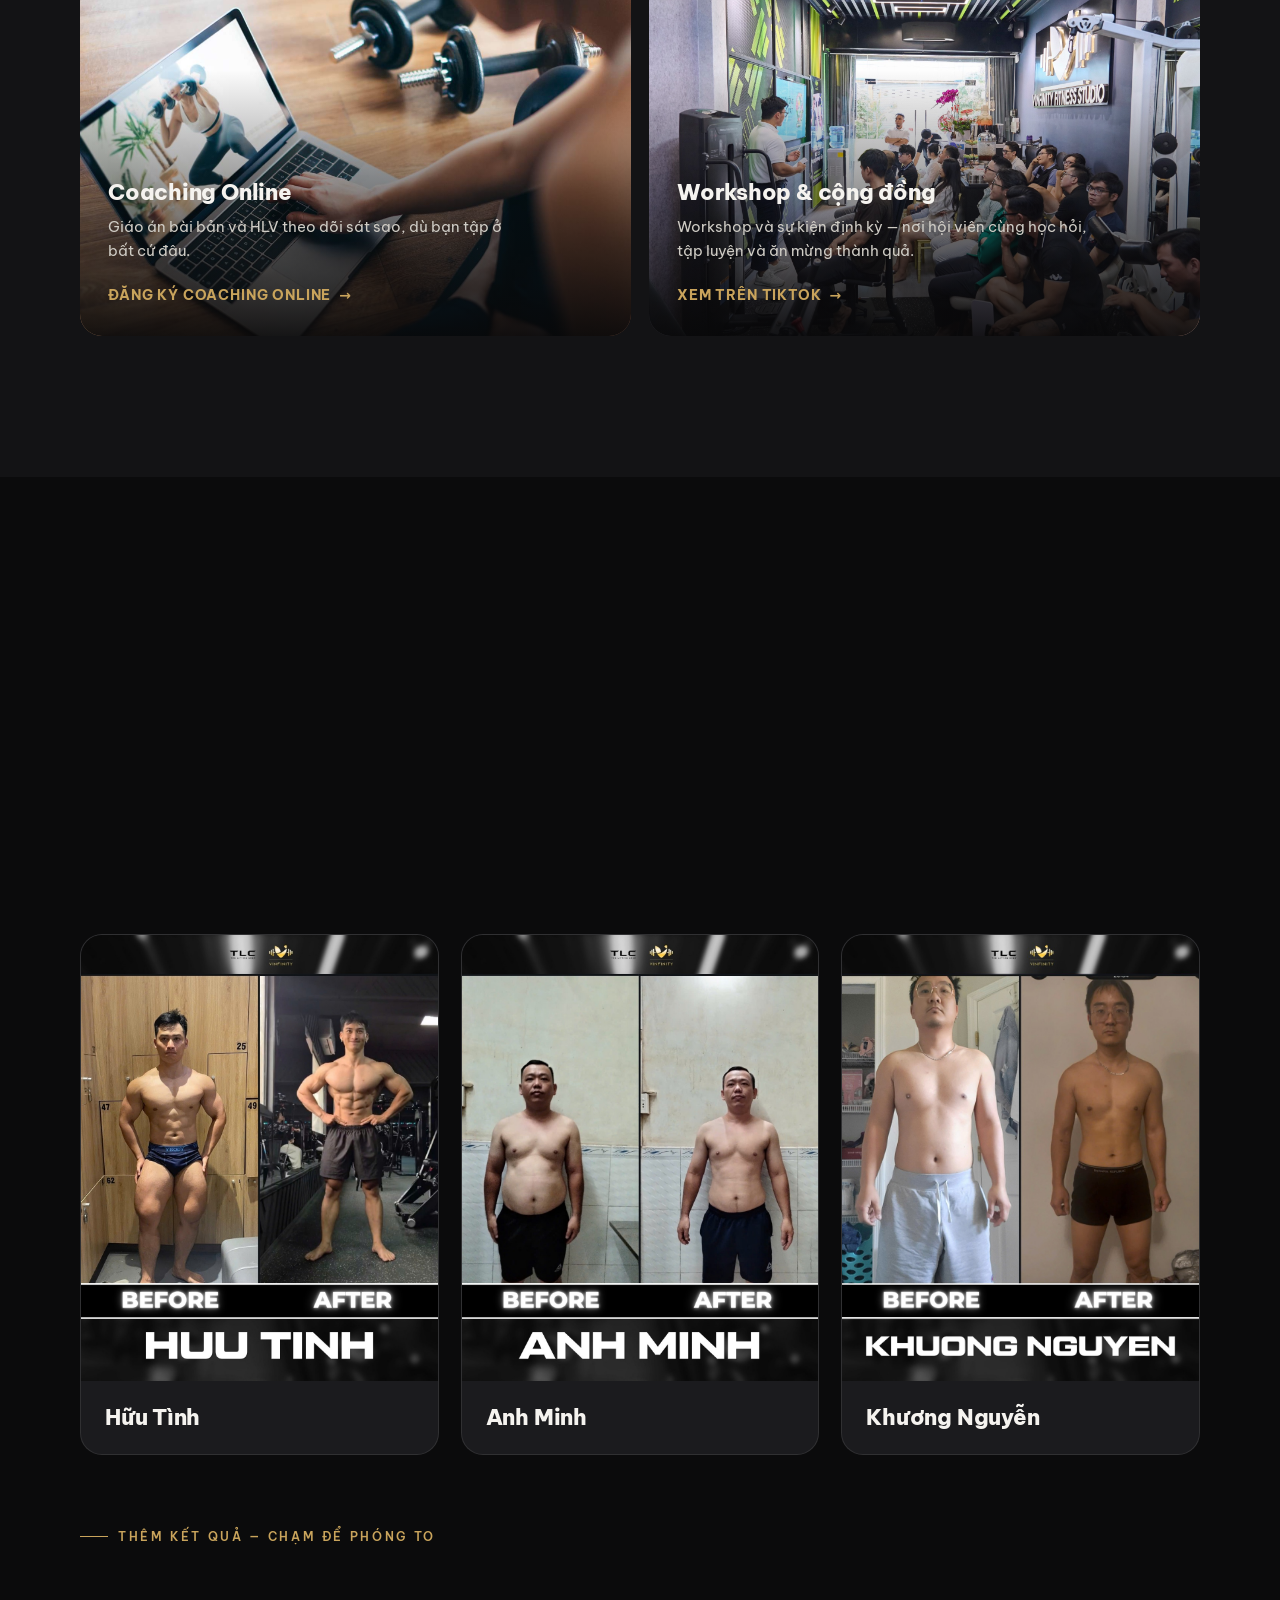
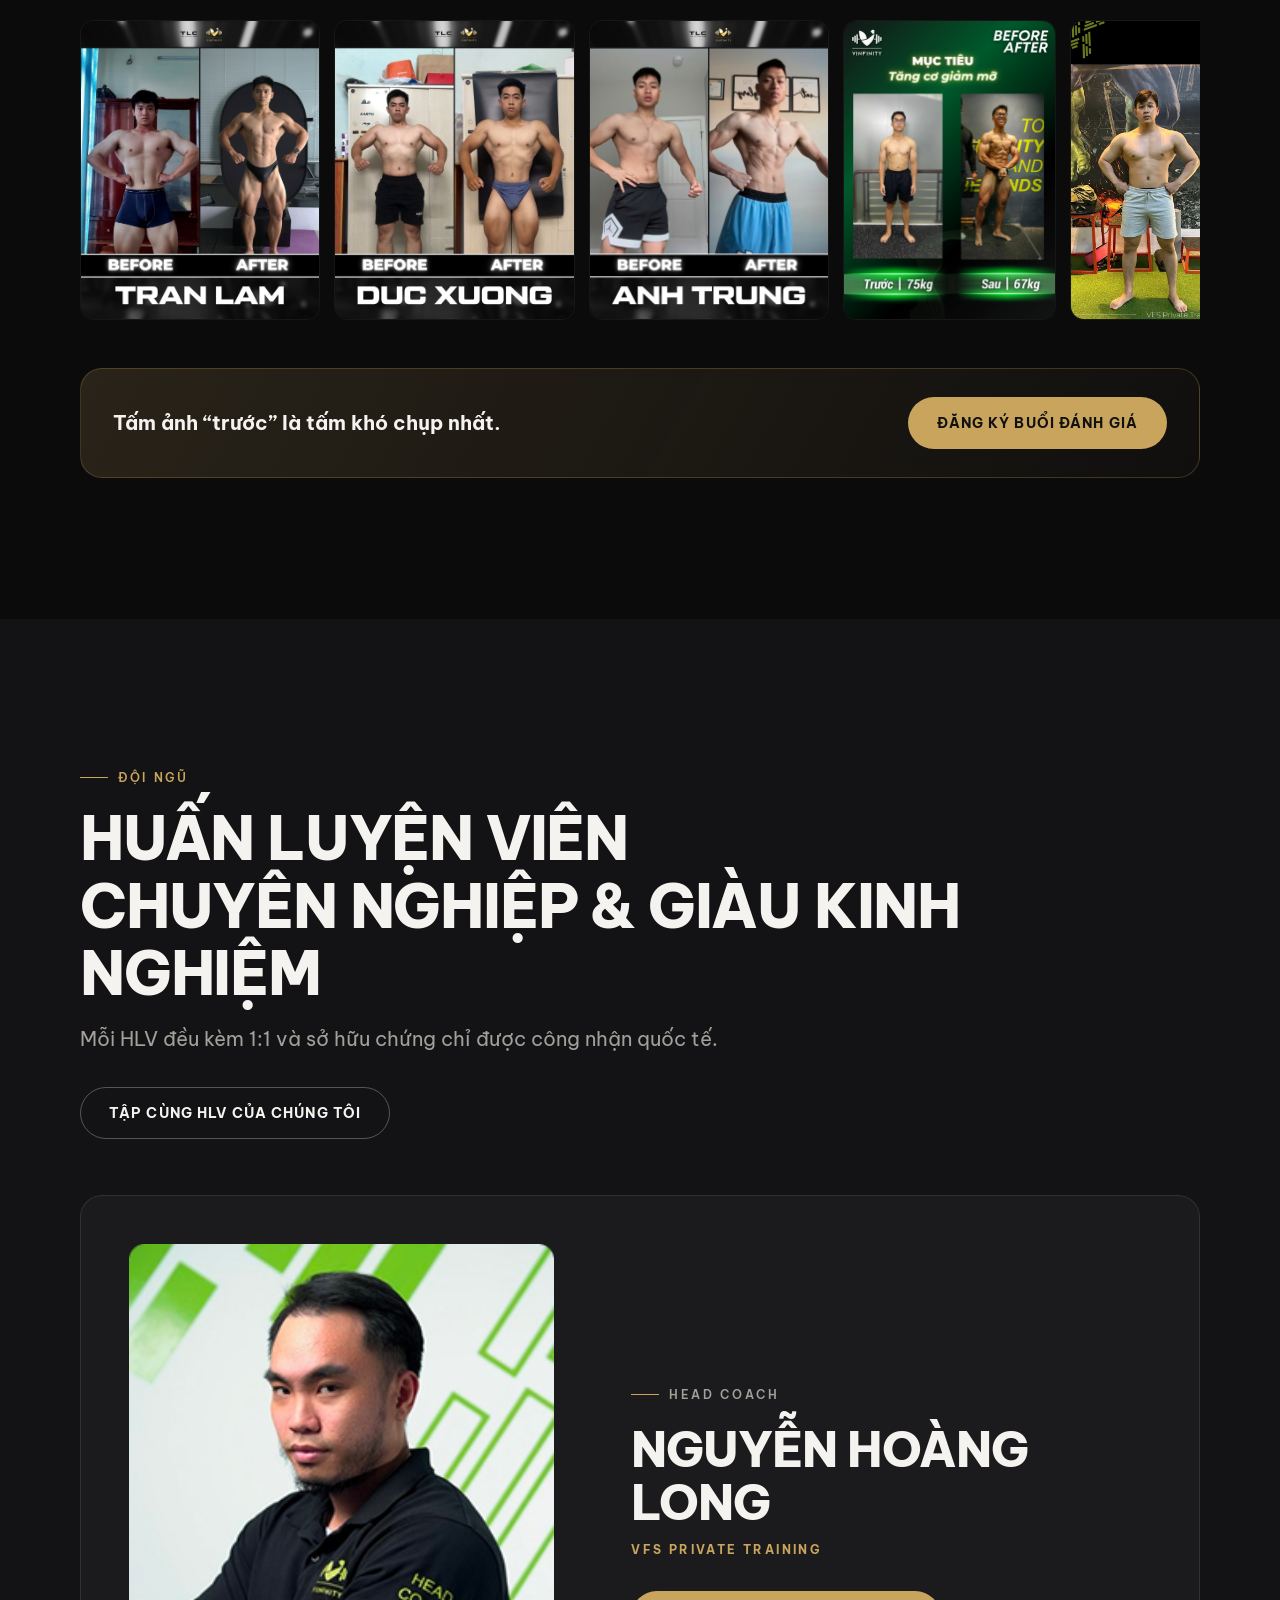
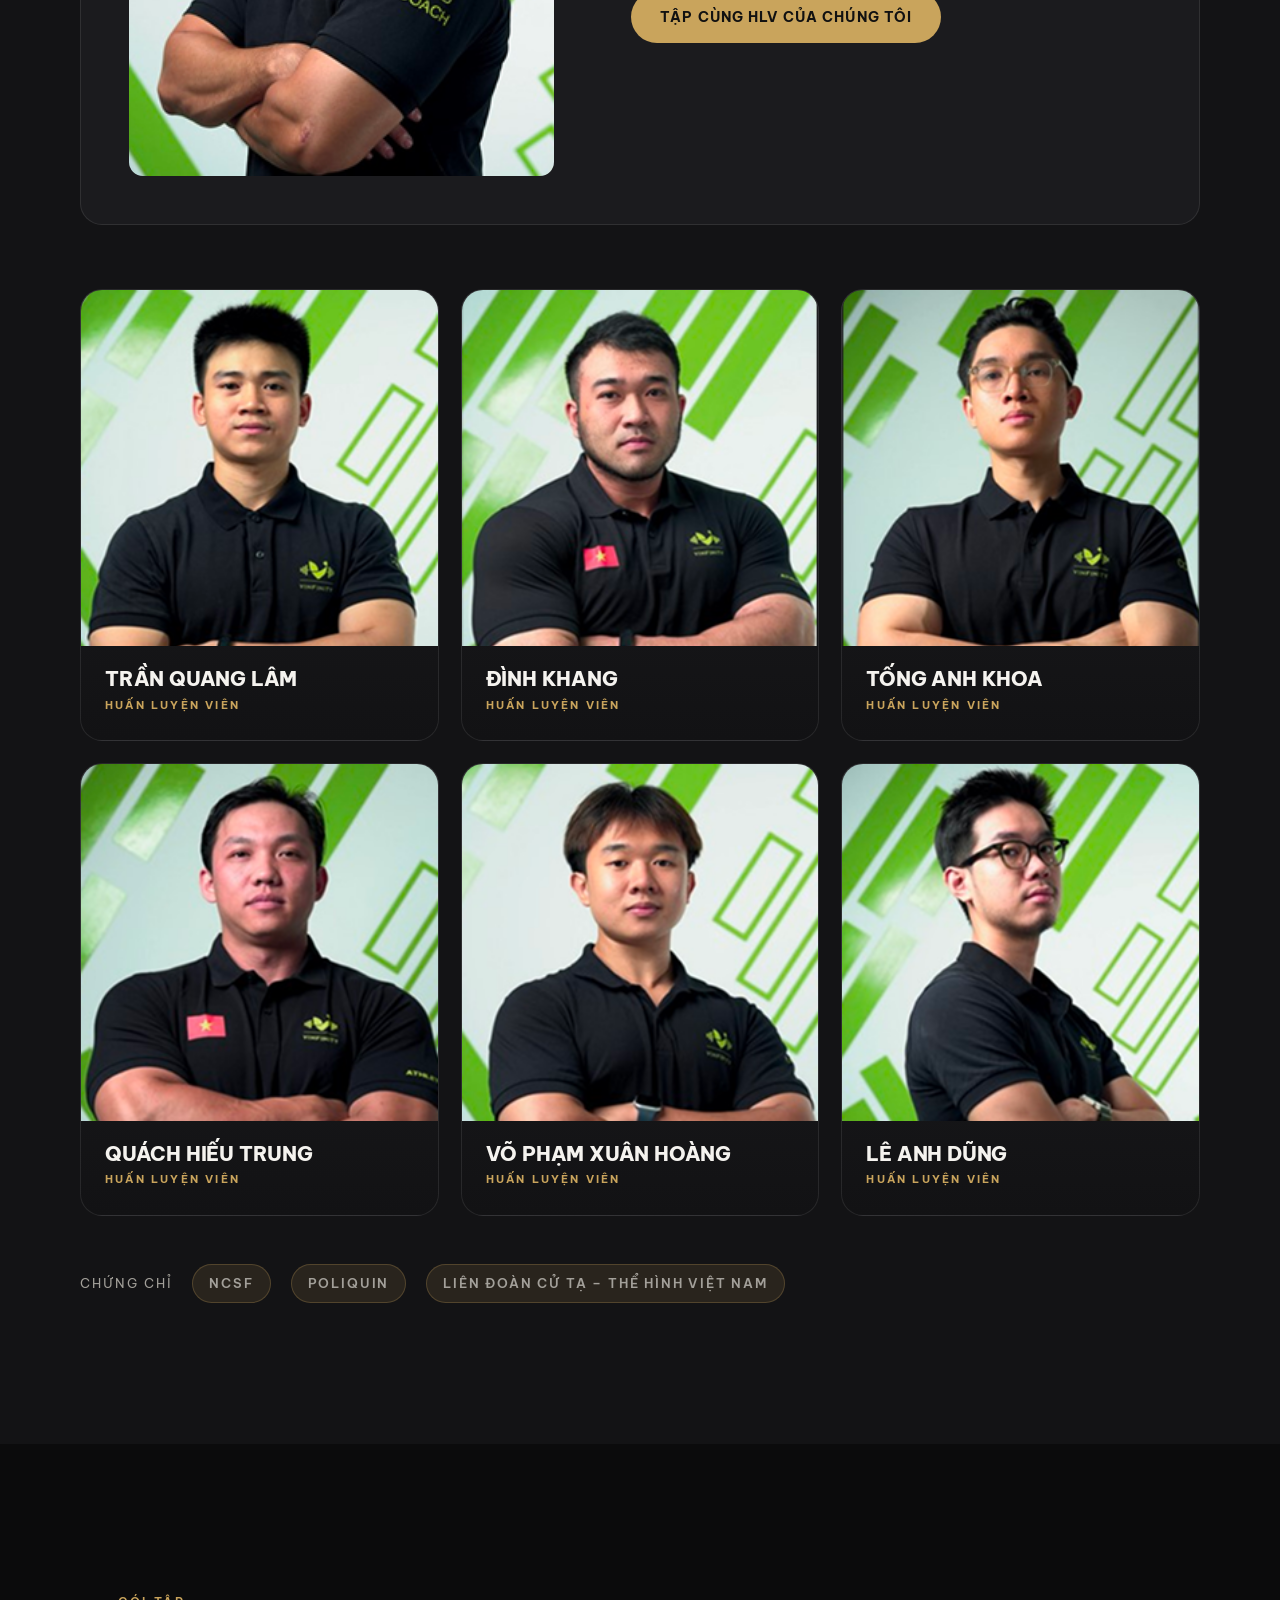
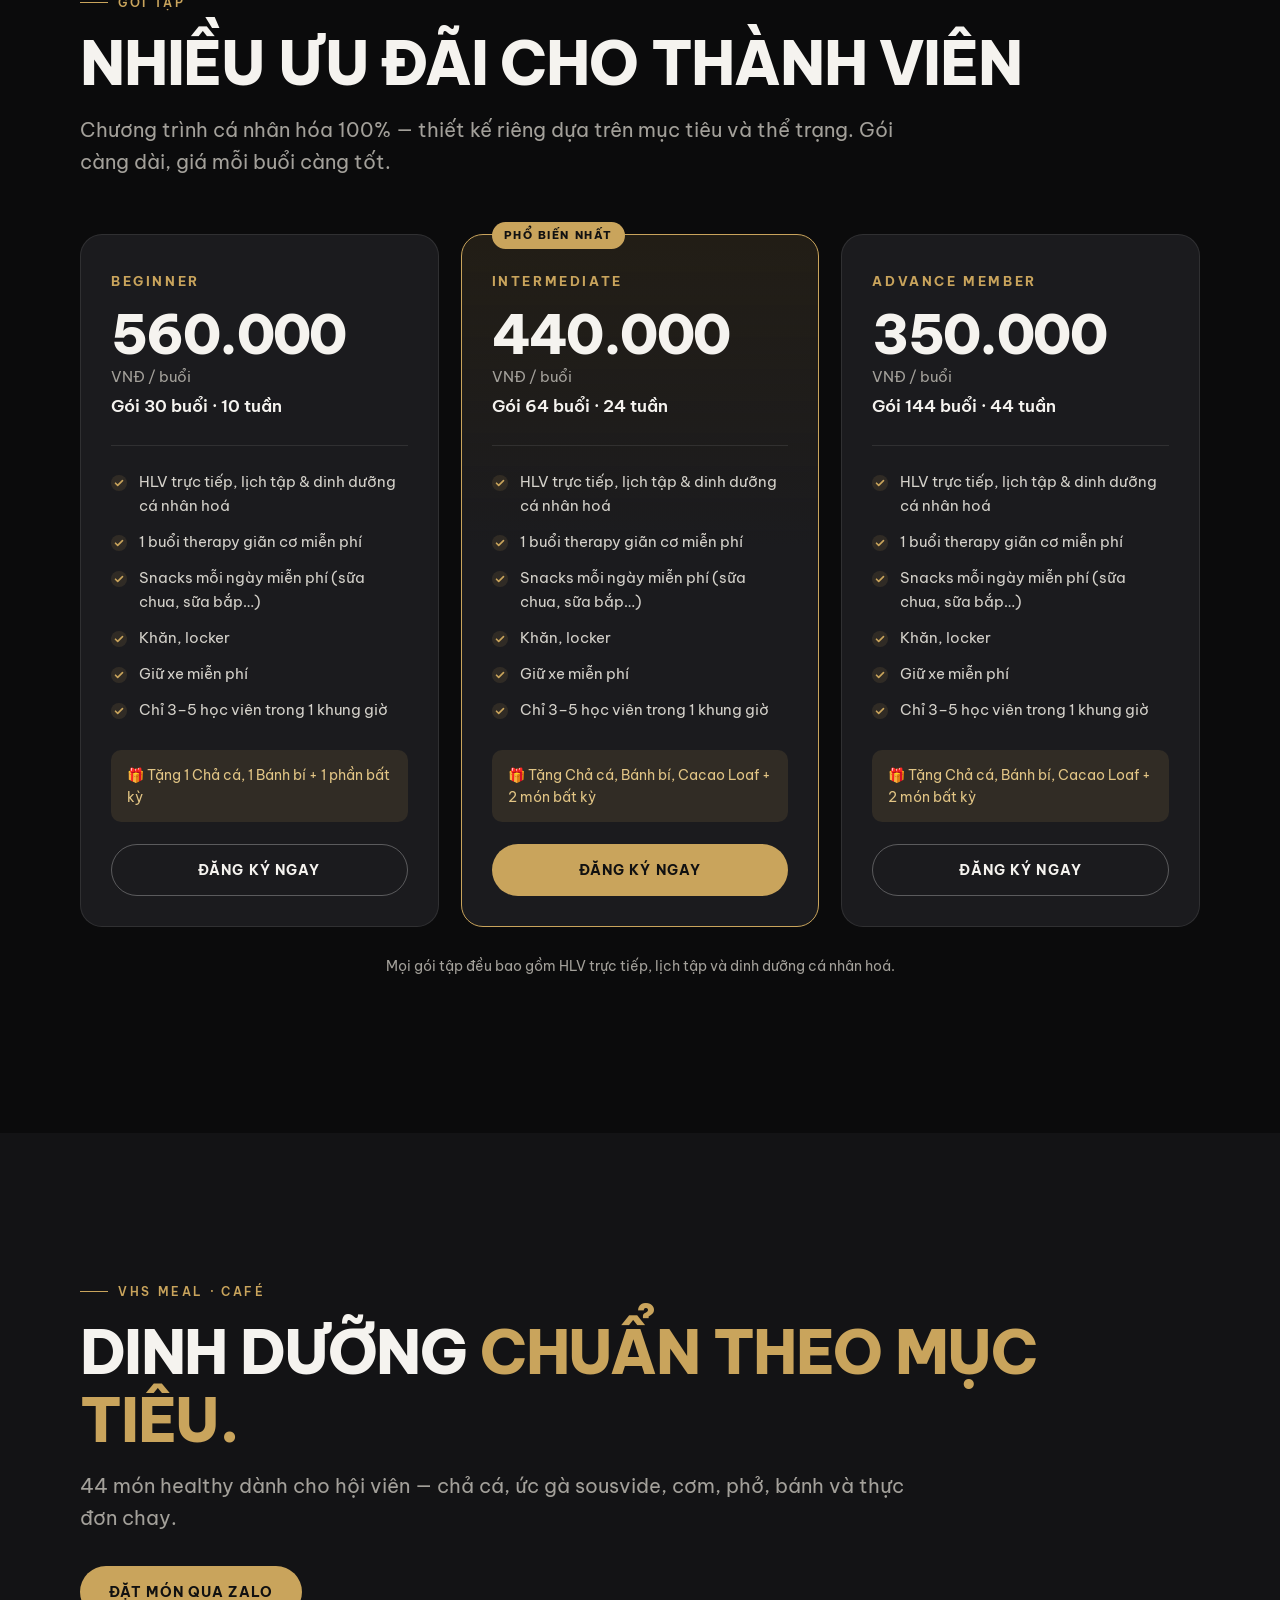
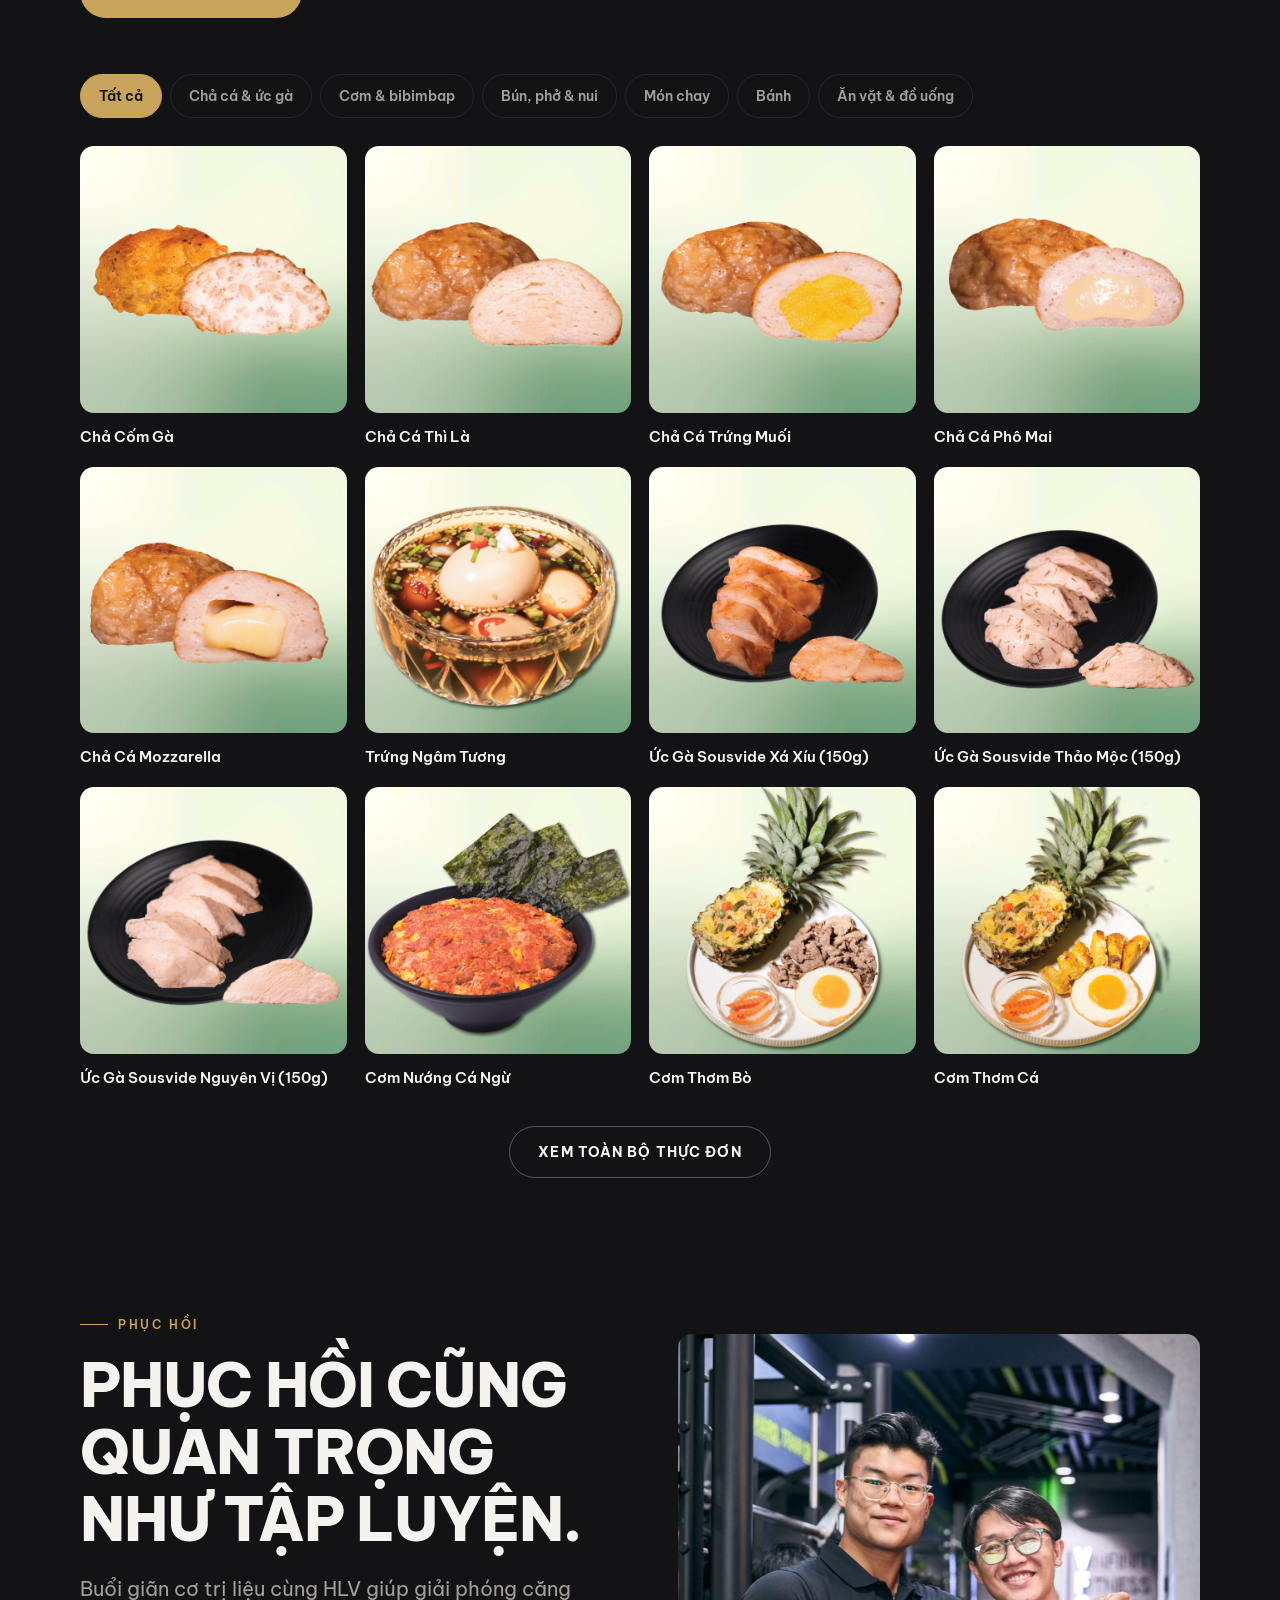
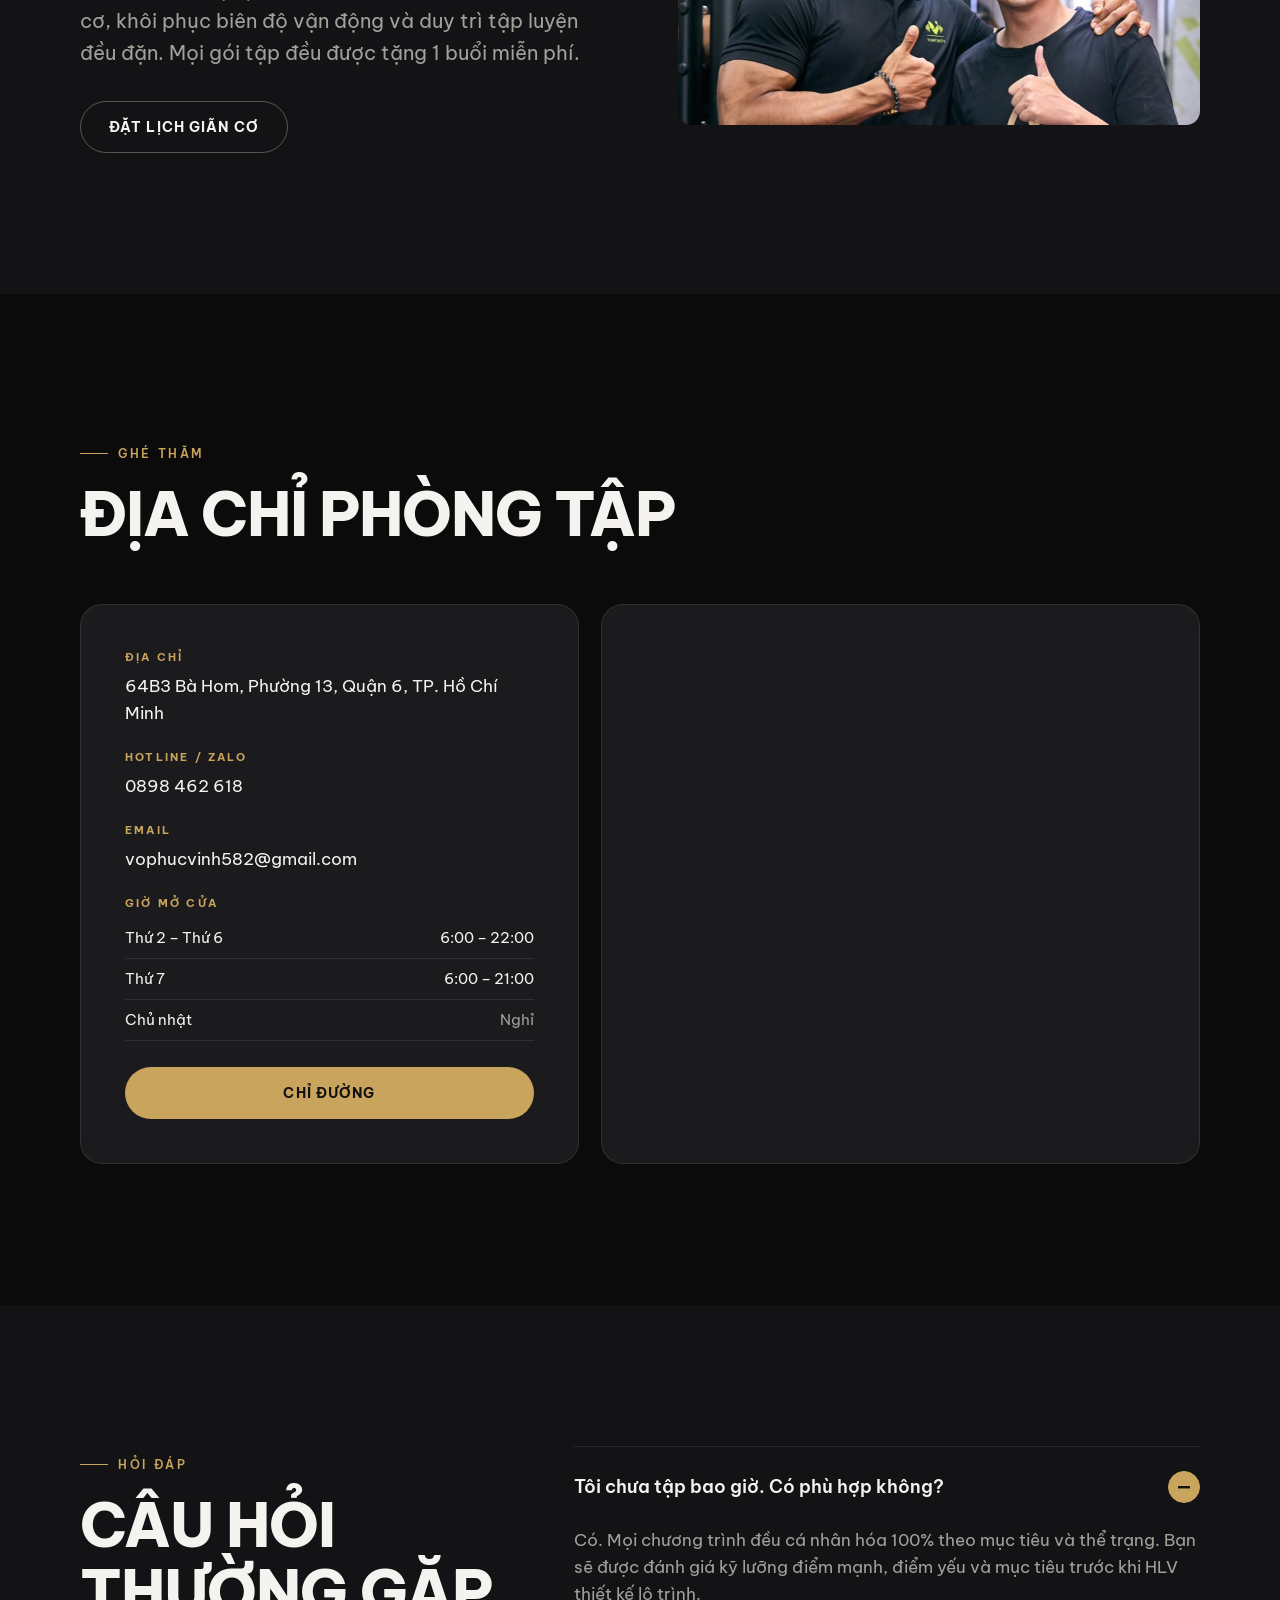
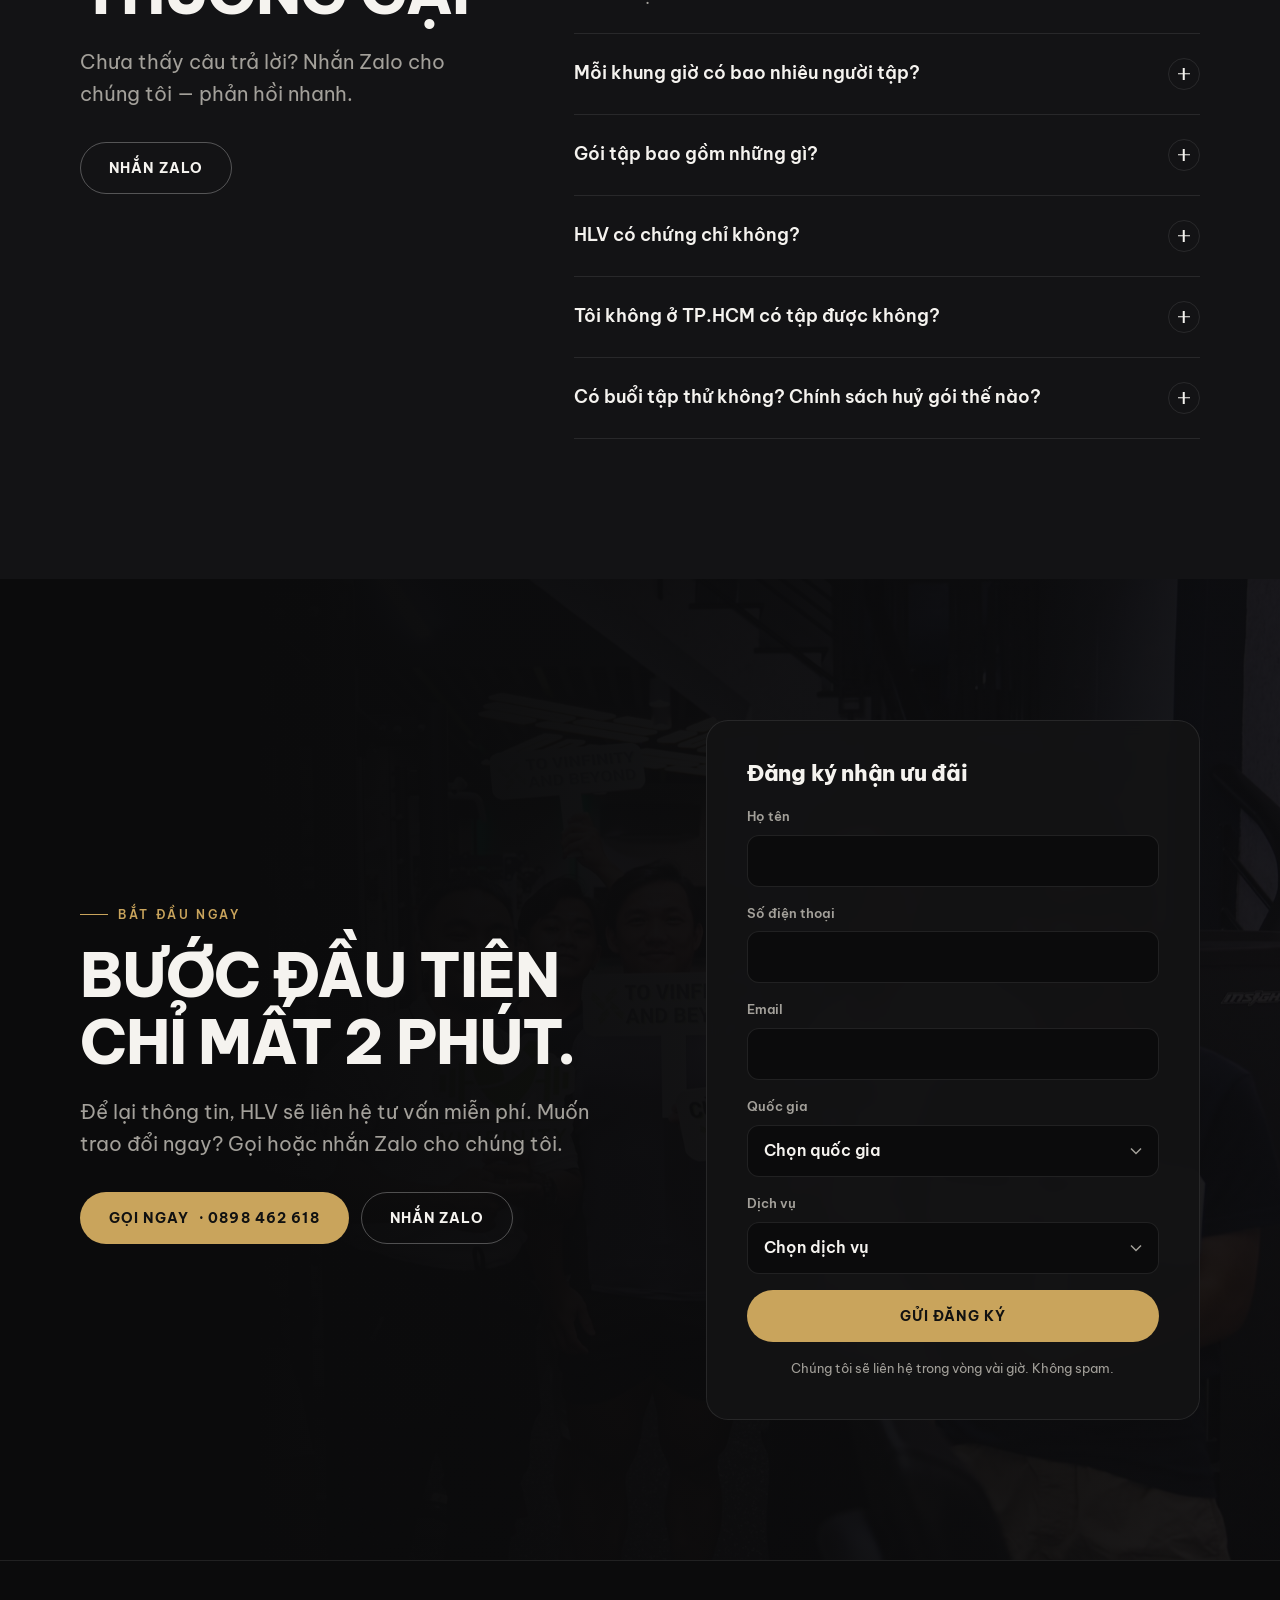
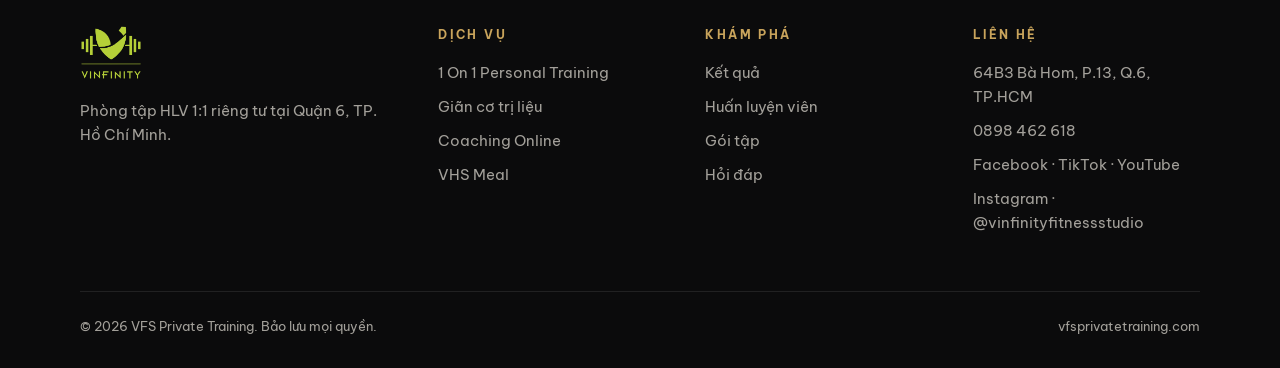
==== commit 928304f0: "Add 1-on-1 online coaching application popup - Step-by-step bilingual application (12 questions) mat" ====
--- a/index.html
+++ b/index.html
@@ -149,7 +149,7 @@
             <div class="card__body">
               <h3 data-i18n="prog.on.t">Online Coaching</h3>
               <p data-i18n="prog.on.d"></p>
-              <a href="#contact" class="link-arrow" data-service="online"><b data-i18n="prog.cta">Register</b> <span>→</span></a>
+              <a href="#apply" class="link-arrow" data-apply><b data-i18n="apply.cta">Apply for online coaching</b> <span>→</span></a>
             </div>
           </article>
           <article class="card card--half reveal">
@@ -427,6 +427,15 @@
     <a href="#contact" class="btn btn--gold" data-i18n="mcta.join">Join Now</a>
   </div>
 
+  <!-- 1-on-1 online coaching application (logic + questions in js/apply.js) -->
+  <div class="apply" id="applyModal" role="dialog" aria-modal="true" aria-labelledby="applyQ" aria-hidden="true">
+    <div class="apply__card">
+      <div class="apply__progress" aria-hidden="true"><span></span></div>
+      <button class="apply__close" aria-label="Close">×</button>
+      <div class="apply__body"></div>
+    </div>
+  </div>
+
   <!-- Lightbox for transformation photos -->
   <div class="lightbox" id="lightbox" aria-hidden="true">
     <button class="lightbox__btn lightbox__close" aria-label="Close">×</button>
@@ -438,5 +447,6 @@
   <script src="js/i18n.js"></script>
   <script src="js/content.js"></script>
   <script src="js/main.js"></script>
+  <script src="js/apply.js"></script>
 </body>
 </html>
--- a/css/styles.css
+++ b/css/styles.css
@@ -75,7 +75,7 @@
 .btn {
   display: inline-flex; align-items: center; justify-content: center; gap: 10px;
   min-height: 52px; padding: 0 28px;
-  border-radius: 999px; border: 1px solid transparent;
+  border-radius: 999px; border: 1px solid transparent; background: transparent;
   font-size: 14px; font-weight: 700; letter-spacing: 0.08em; text-transform: uppercase;
   transition: transform 0.25s var(--ease), background 0.25s, color 0.25s, border-color 0.25s, box-shadow 0.25s;
   white-space: nowrap;
@@ -375,6 +375,77 @@
 .lightbox__close { top: 20px; right: 20px; }
 .lightbox__prev { left: 20px; top: 50%; transform: translateY(-50%); }
 .lightbox__next { right: 20px; top: 50%; transform: translateY(-50%); }
+
+/* ---------- Coaching application popup ---------- */
+.apply {
+  position: fixed; inset: 0; z-index: 95;
+  display: grid; grid-template-columns: minmax(0, 1fr); place-items: center; padding: 16px;
+  background: rgba(5, 5, 6, 0.86); backdrop-filter: blur(10px); -webkit-backdrop-filter: blur(10px);
+  opacity: 0; visibility: hidden; transition: opacity 0.3s, visibility 0.3s;
+}
+.apply.is-open { opacity: 1; visibility: visible; }
+.apply__card {
+  position: relative; width: 100%; max-width: 640px; max-height: calc(100svh - 32px); overflow-y: auto;
+  background: var(--bg-2); border: 1px solid var(--line); border-radius: var(--radius-lg);
+  padding: clamp(40px, 6vw, 56px) clamp(22px, 5vw, 48px) clamp(28px, 4vw, 40px);
+  transform: translateY(16px) scale(0.98); transition: transform 0.4s var(--ease);
+}
+.apply.is-open .apply__card { transform: none; }
+.apply__progress { position: absolute; top: 0; left: 0; right: 0; height: 4px; background: rgba(255, 255, 255, 0.06); }
+.apply__progress span { display: block; height: 100%; width: 0; background: var(--gold); transition: width 0.4s var(--ease); }
+.apply__close {
+  position: absolute; top: 14px; right: 14px; width: 40px; height: 40px; border-radius: 50%;
+  border: 1px solid var(--line); background: none; font-size: 22px; line-height: 1; color: var(--muted);
+  transition: color 0.2s, background 0.2s;
+}
+.apply__close:hover { color: var(--text); background: rgba(255, 255, 255, 0.06); }
+.apply__body { opacity: 0; transform: translateY(8px); }
+.apply__body.is-in { opacity: 1; transform: none; transition: opacity 0.35s var(--ease), transform 0.35s var(--ease); }
+.apply__intro { text-align: center; display: grid; justify-items: center; gap: 18px; }
+.apply__logo { height: 56px; width: auto; }
+.apply__title { font-size: clamp(26px, 4vw, 34px); text-transform: none; letter-spacing: -0.02em; }
+.apply__lead { color: var(--muted); margin: 0; max-width: 48ch; }
+.apply__tick { width: 64px; height: 64px; border-radius: 50%; display: grid; place-items: center; background: var(--gold); color: #111; font-size: 30px; font-weight: 800; }
+.apply__count { margin: 0 0 10px; font-size: 12px; font-weight: 700; letter-spacing: 0.18em; text-transform: uppercase; color: var(--gold); }
+.apply__q { font-size: clamp(22px, 3.2vw, 28px); text-transform: none; letter-spacing: -0.015em; line-height: 1.25; margin-bottom: 24px; padding-right: 24px; }
+.apply__options { display: grid; gap: 10px; }
+.apply__opt {
+  display: flex; align-items: center; gap: 14px; width: 100%; text-align: left;
+  padding: 14px 16px; border-radius: 12px; border: 1px solid var(--line); background: var(--bg-3);
+  font-size: 16px; font-weight: 500;
+  transition: border-color 0.2s, background 0.2s, transform 0.2s var(--ease);
+}
+.apply__opt:hover { border-color: rgba(201, 164, 92, 0.6); transform: translateX(3px); }
+.apply__opt kbd {
+  flex: 0 0 28px; height: 28px; display: grid; place-items: center; border-radius: 7px;
+  border: 1px solid var(--line); font: 700 12px var(--font); color: var(--muted);
+}
+.apply__opt.is-on { border-color: var(--gold); background: var(--gold-soft); }
+.apply__opt.is-on kbd { background: var(--gold); border-color: var(--gold); color: #111; }
+.apply__text, .apply__fields input {
+  width: 100%; border: 1px solid var(--line); background: var(--bg); color: var(--text);
+  border-radius: 12px; font: inherit; font-size: 16px; transition: border-color 0.2s;
+}
+.apply__text { padding: 14px 16px; resize: vertical; min-height: 130px; }
+.apply__fields { display: grid; grid-template-columns: repeat(2, minmax(0, 1fr)); gap: 14px; }
+.apply__fields label { display: grid; gap: 8px; font-size: 13px; font-weight: 600; color: var(--muted); min-width: 0; }
+.apply__fields input { height: 50px; padding: 0 14px; }
+.apply__text:focus, .apply__fields input:focus { outline: none; border-color: var(--gold); }
+.apply__fields .is-invalid { border-color: #d9695f; }
+.apply__ack { color: #d4d1ca; margin: 0 0 20px; }
+.apply__check { display: inline-flex; align-items: center; gap: 12px; padding: 14px 18px; border-radius: 12px; border: 1px solid var(--line); background: var(--bg-3); cursor: pointer; font-weight: 600; }
+.apply__check input { width: 20px; height: 20px; accent-color: var(--gold); }
+.apply__hint { margin: 16px 0 0; font-size: 13px; color: var(--muted); }
+.apply__err { min-height: 1.4em; margin: 12px 0 0; color: #e98b82; font-size: 14px; }
+.apply__nav { display: flex; justify-content: space-between; align-items: center; gap: 12px; margin-top: 8px; }
+.apply__nav .apply__next { margin-left: auto; }
+.faq__cta { margin-top: 18px; }
+@media (hover: none) { .apply__hint--desk { display: none; } }
+@media (max-width: 600px) {
+  .apply { padding: 0; place-items: stretch; }
+  .apply__card { max-width: none; max-height: none; height: 100%; border-radius: 0; border: 0; padding-top: 64px; }
+  .apply__fields { grid-template-columns: minmax(0, 1fr); }
+}
 
 /* ---------- Reveal on scroll ---------- */
 .reveal { opacity: 0; transform: translateY(24px); transition: opacity 0.9s var(--ease), transform 0.9s var(--ease); }
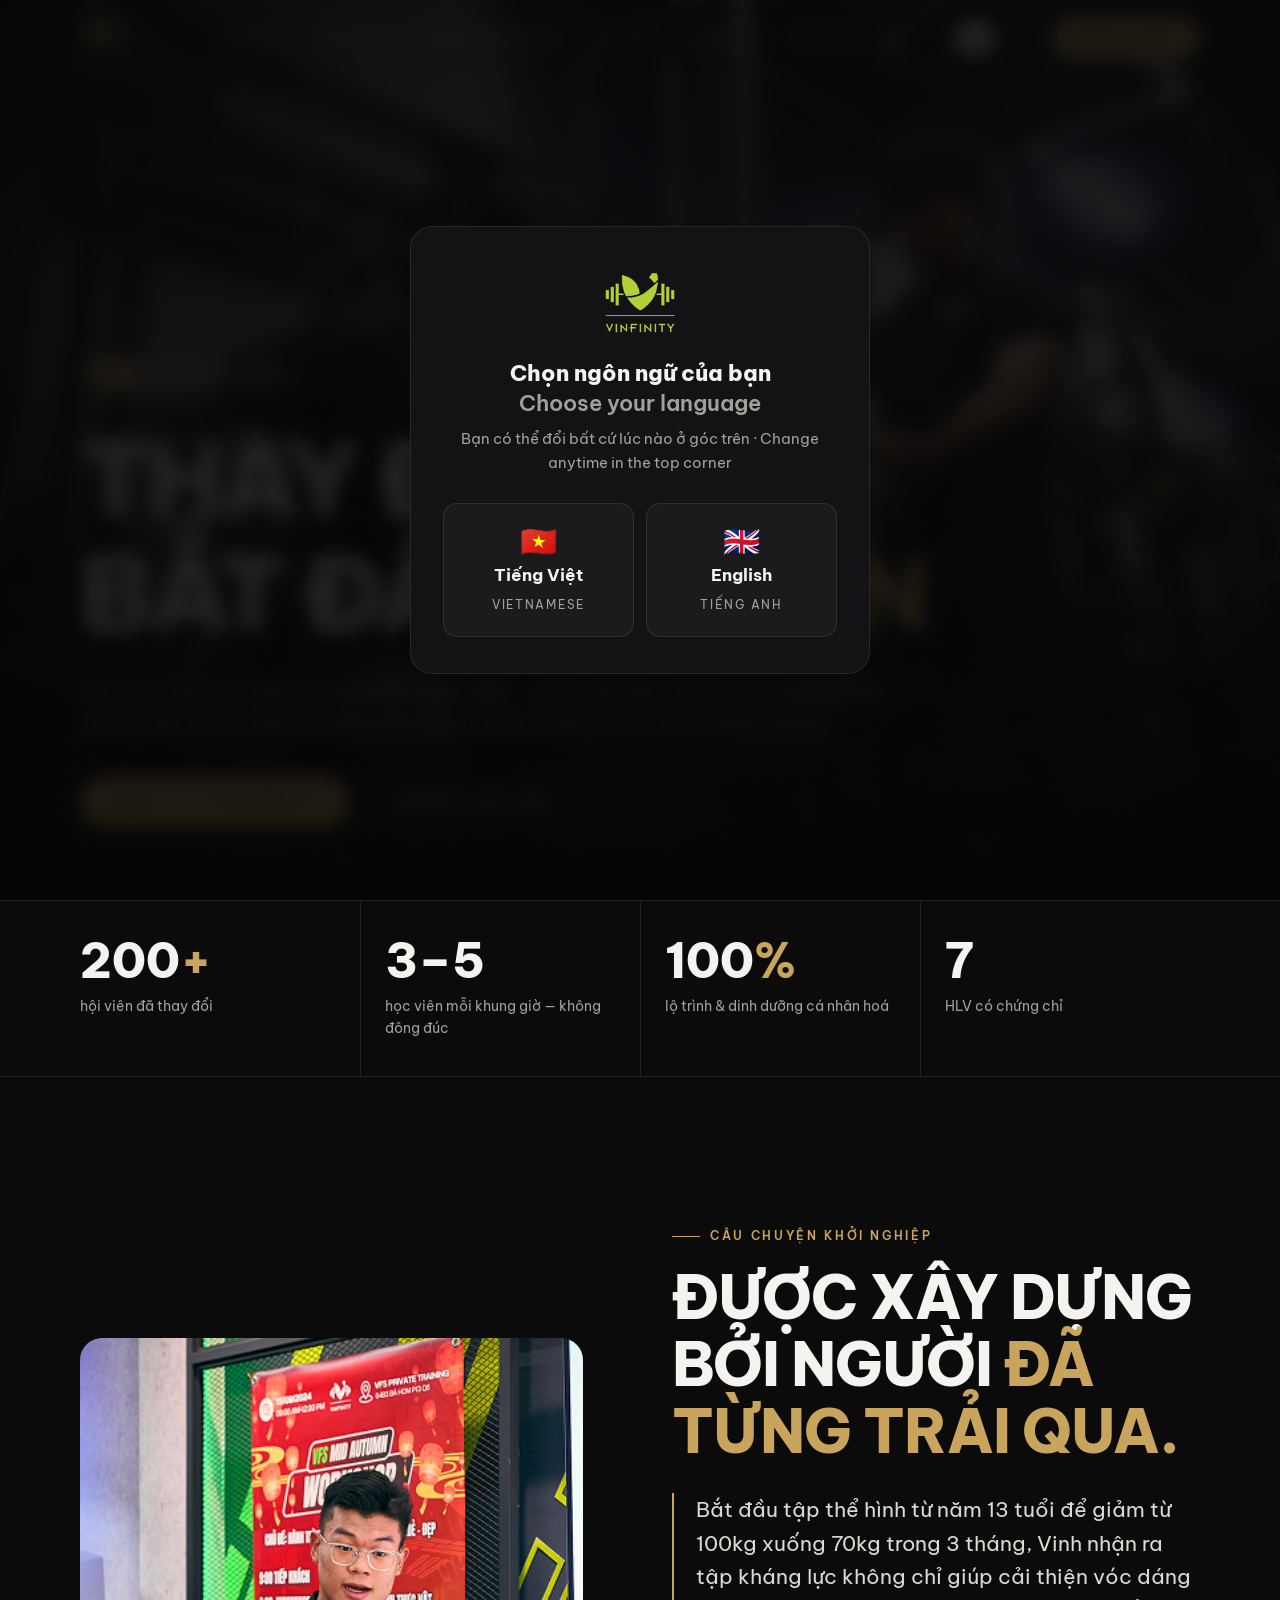
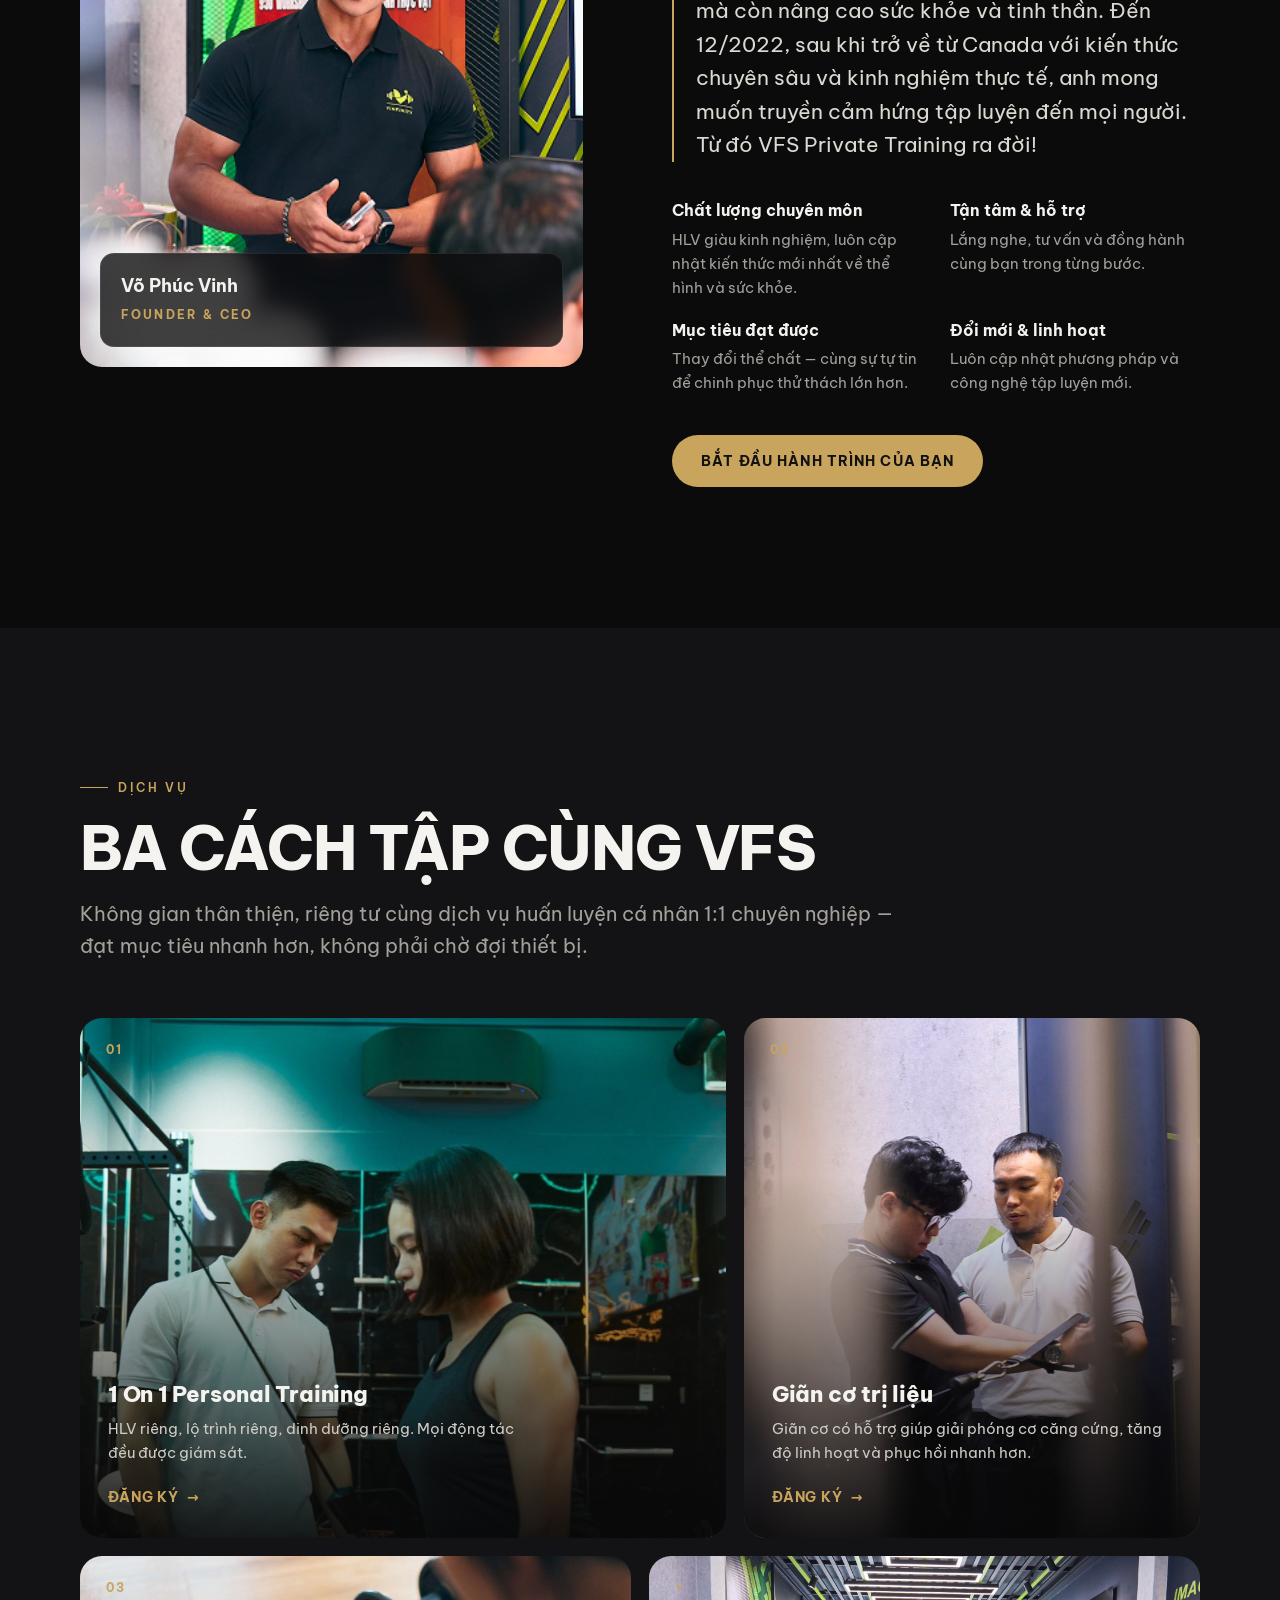
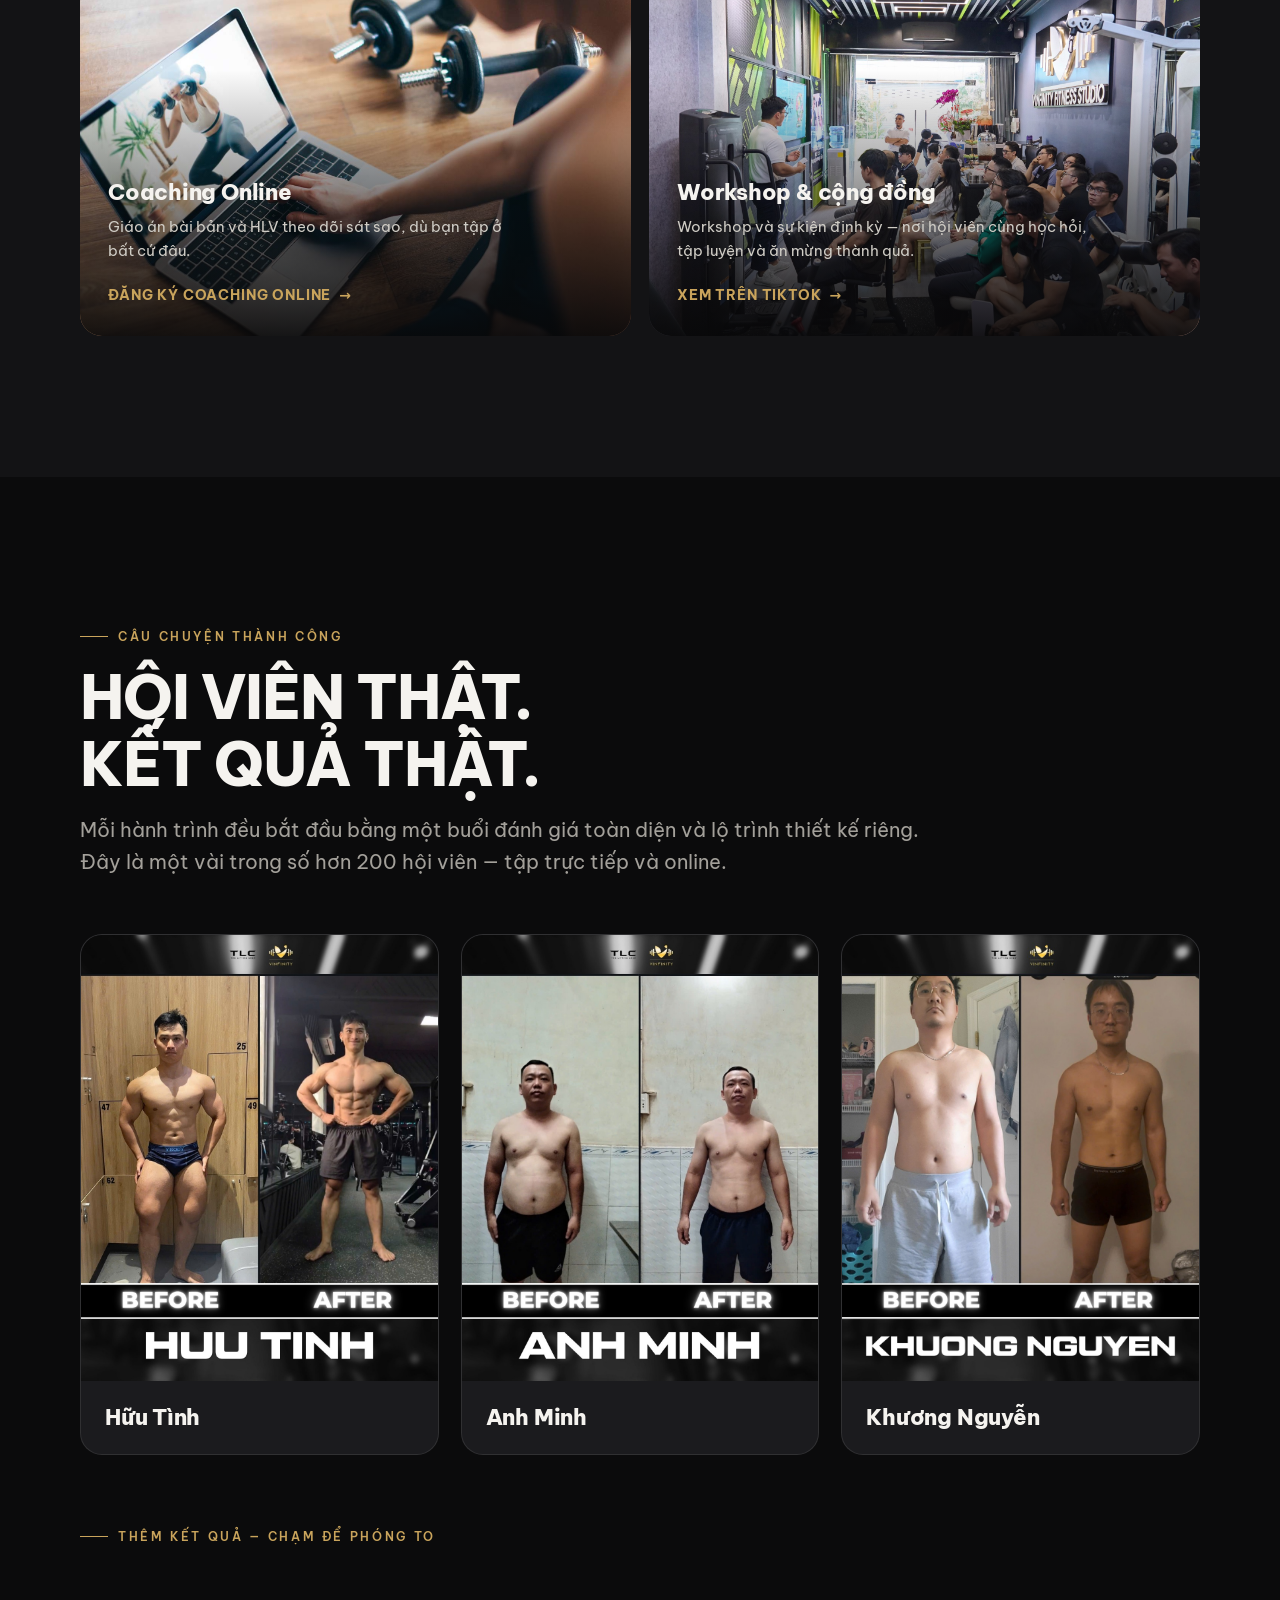
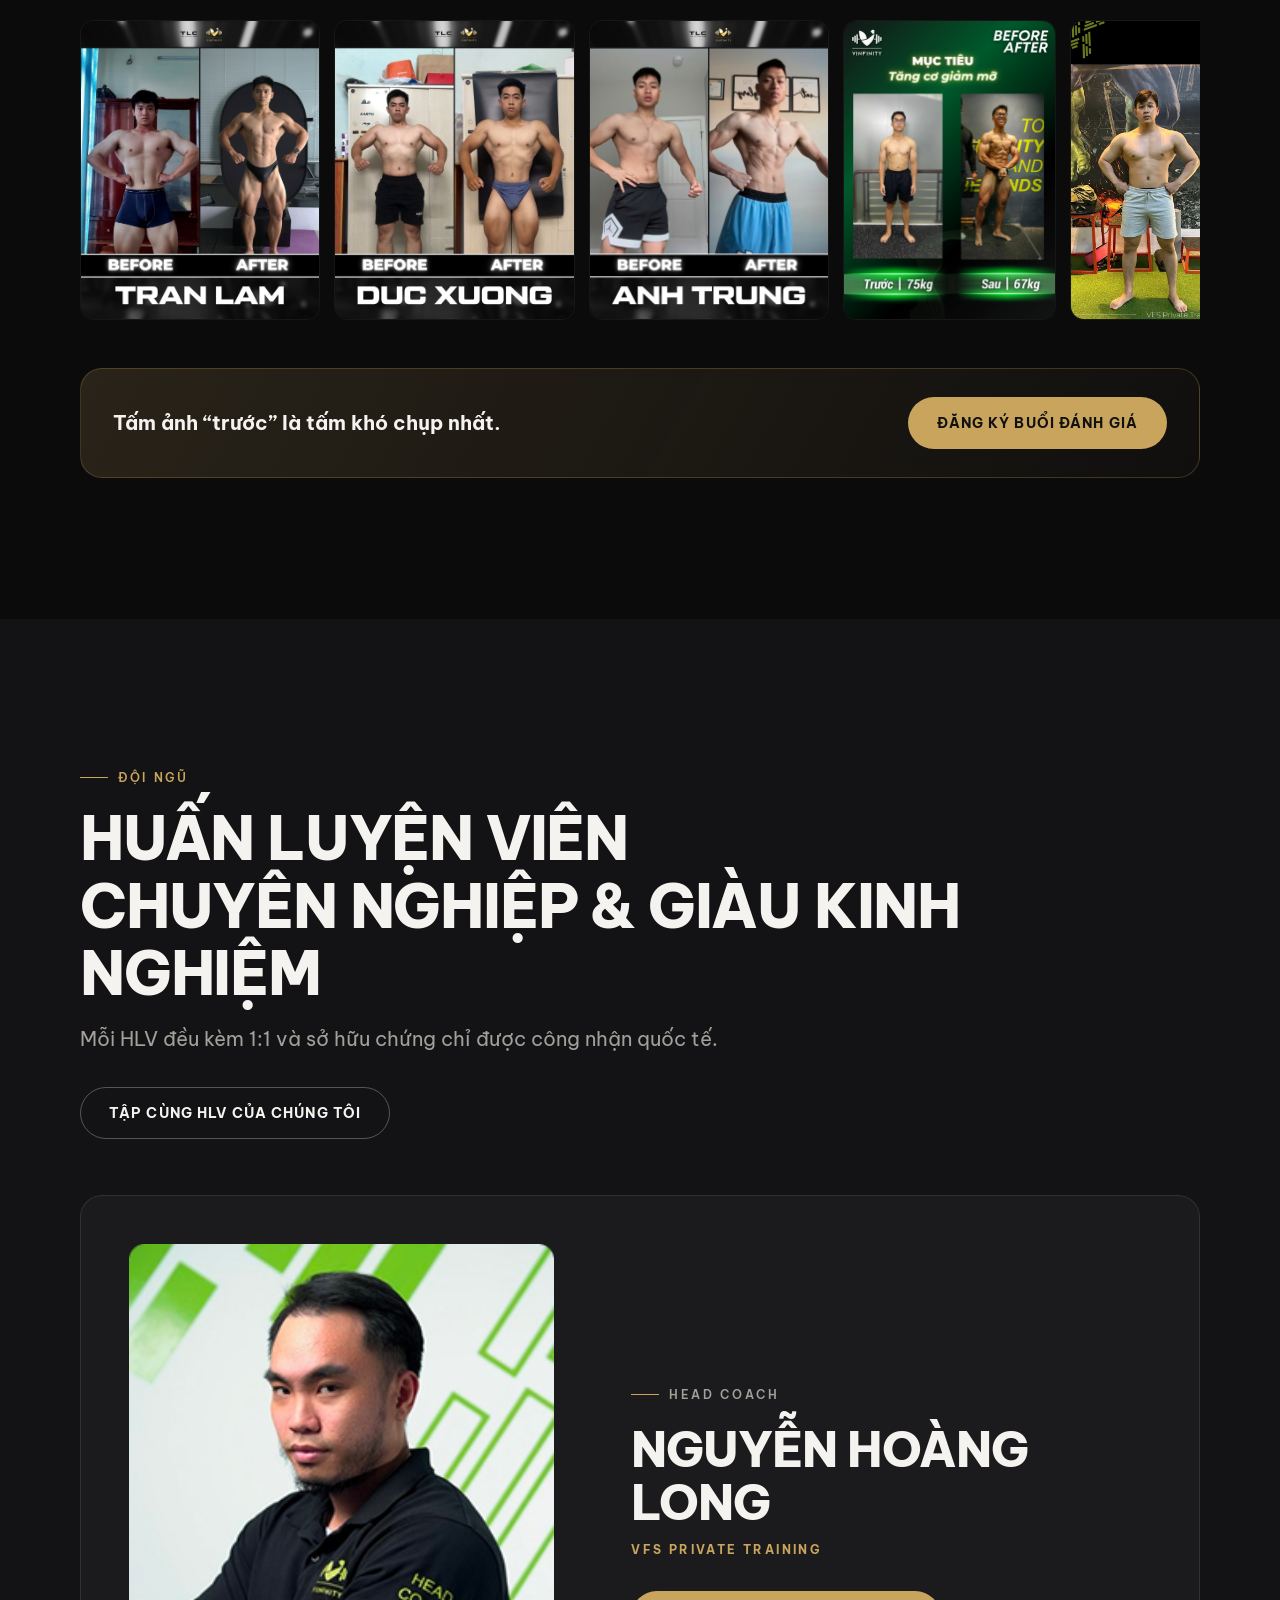
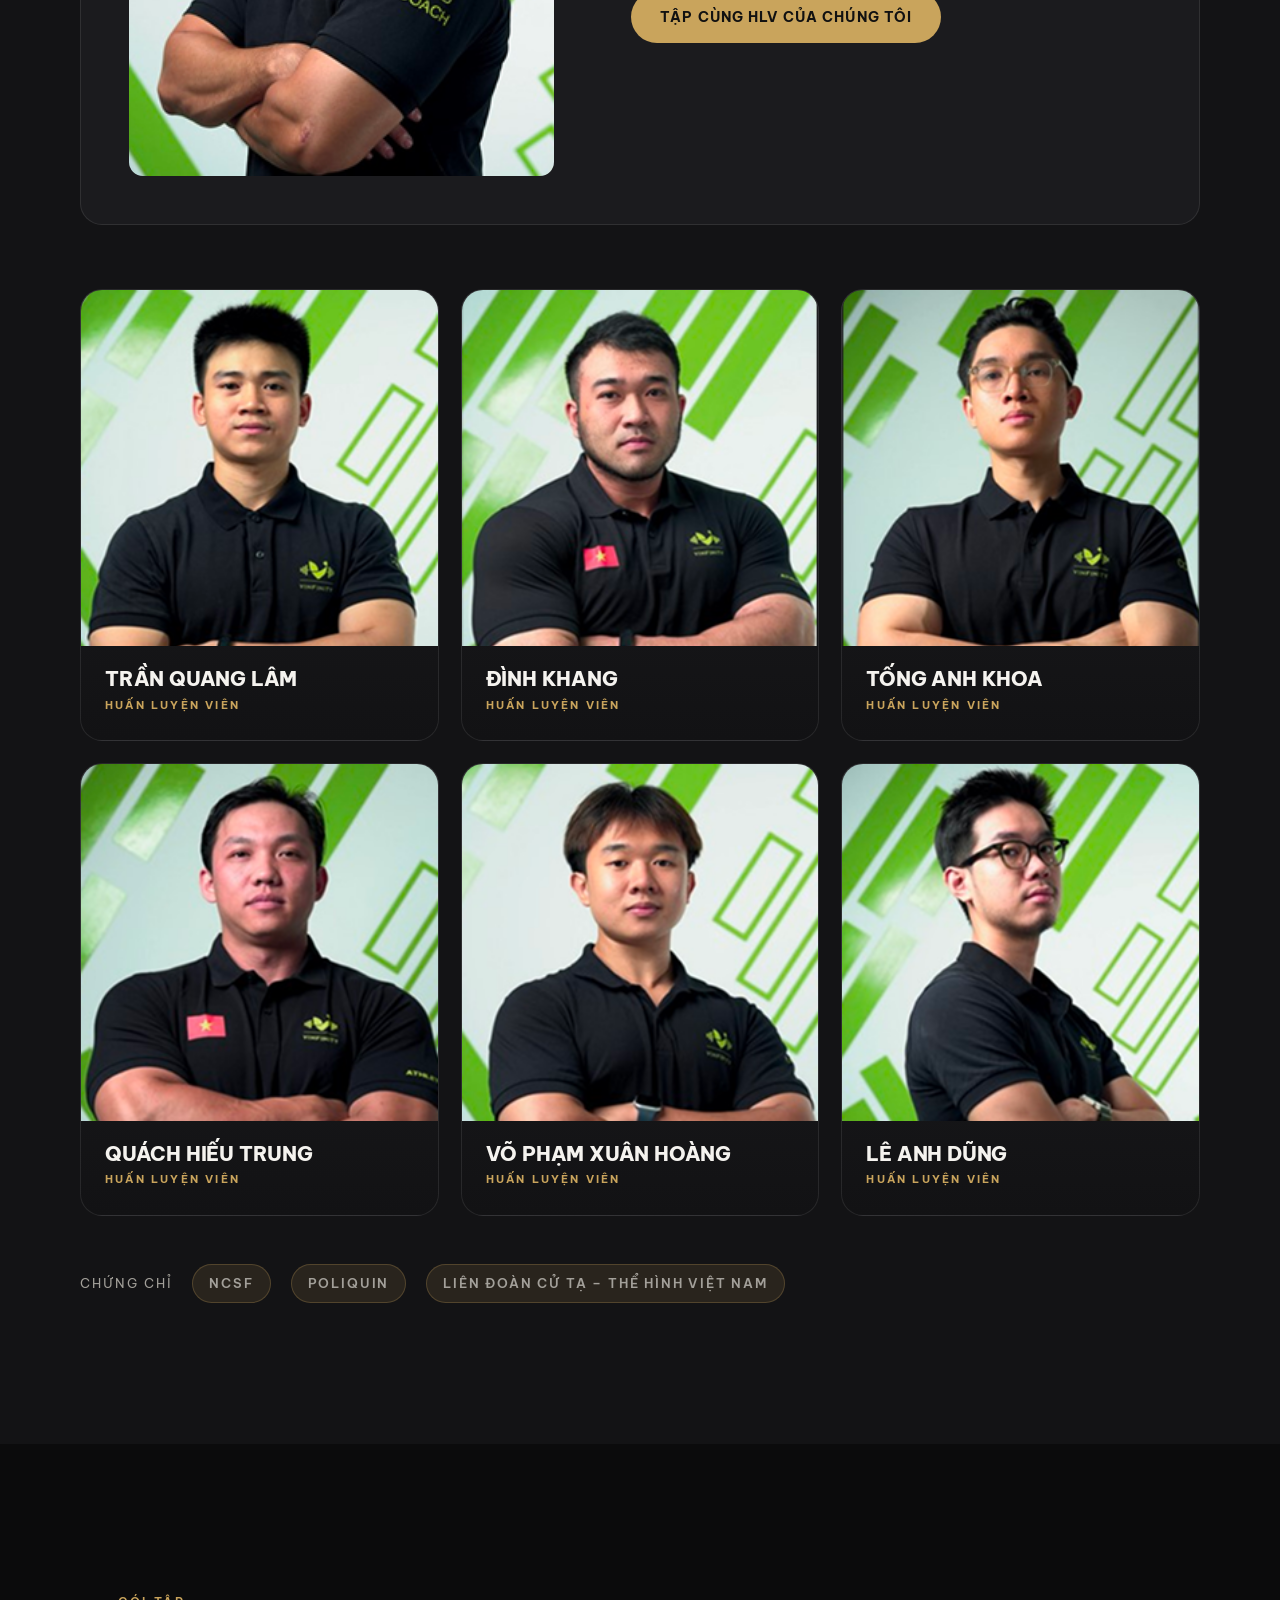
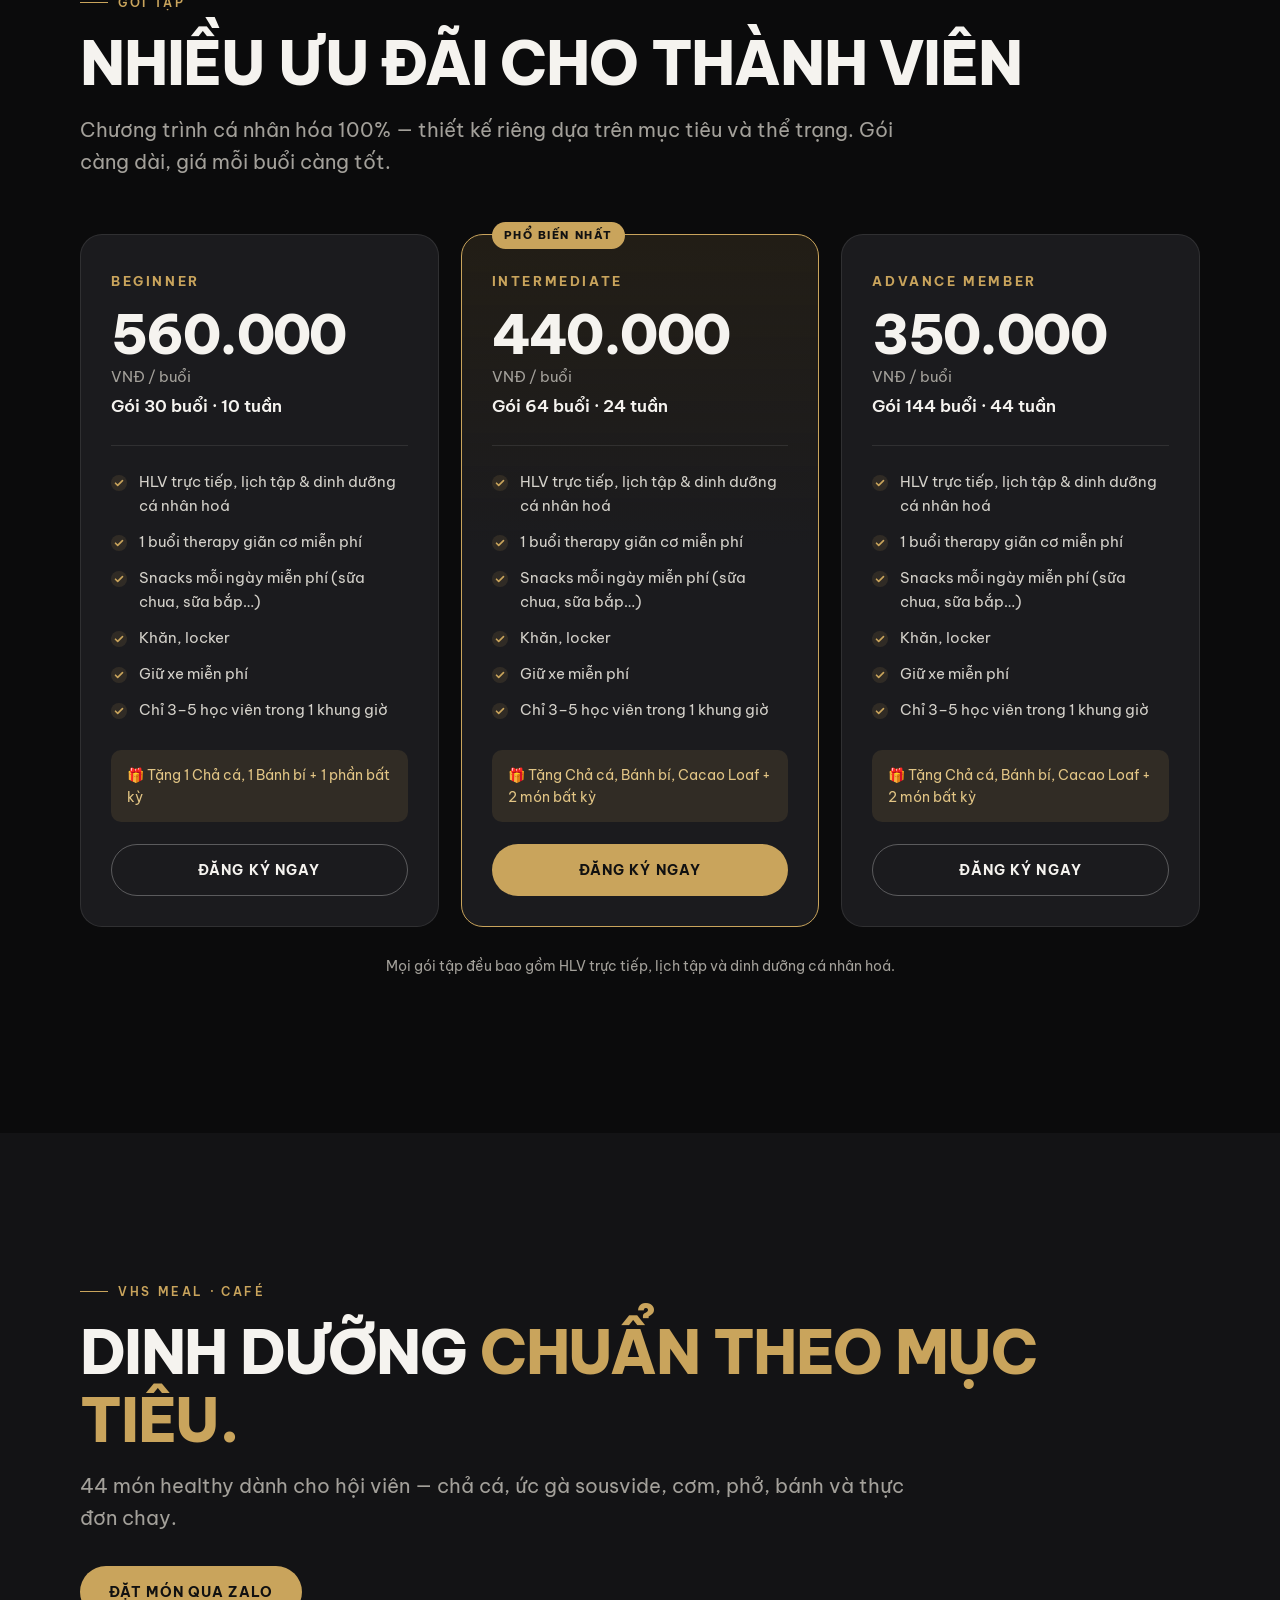
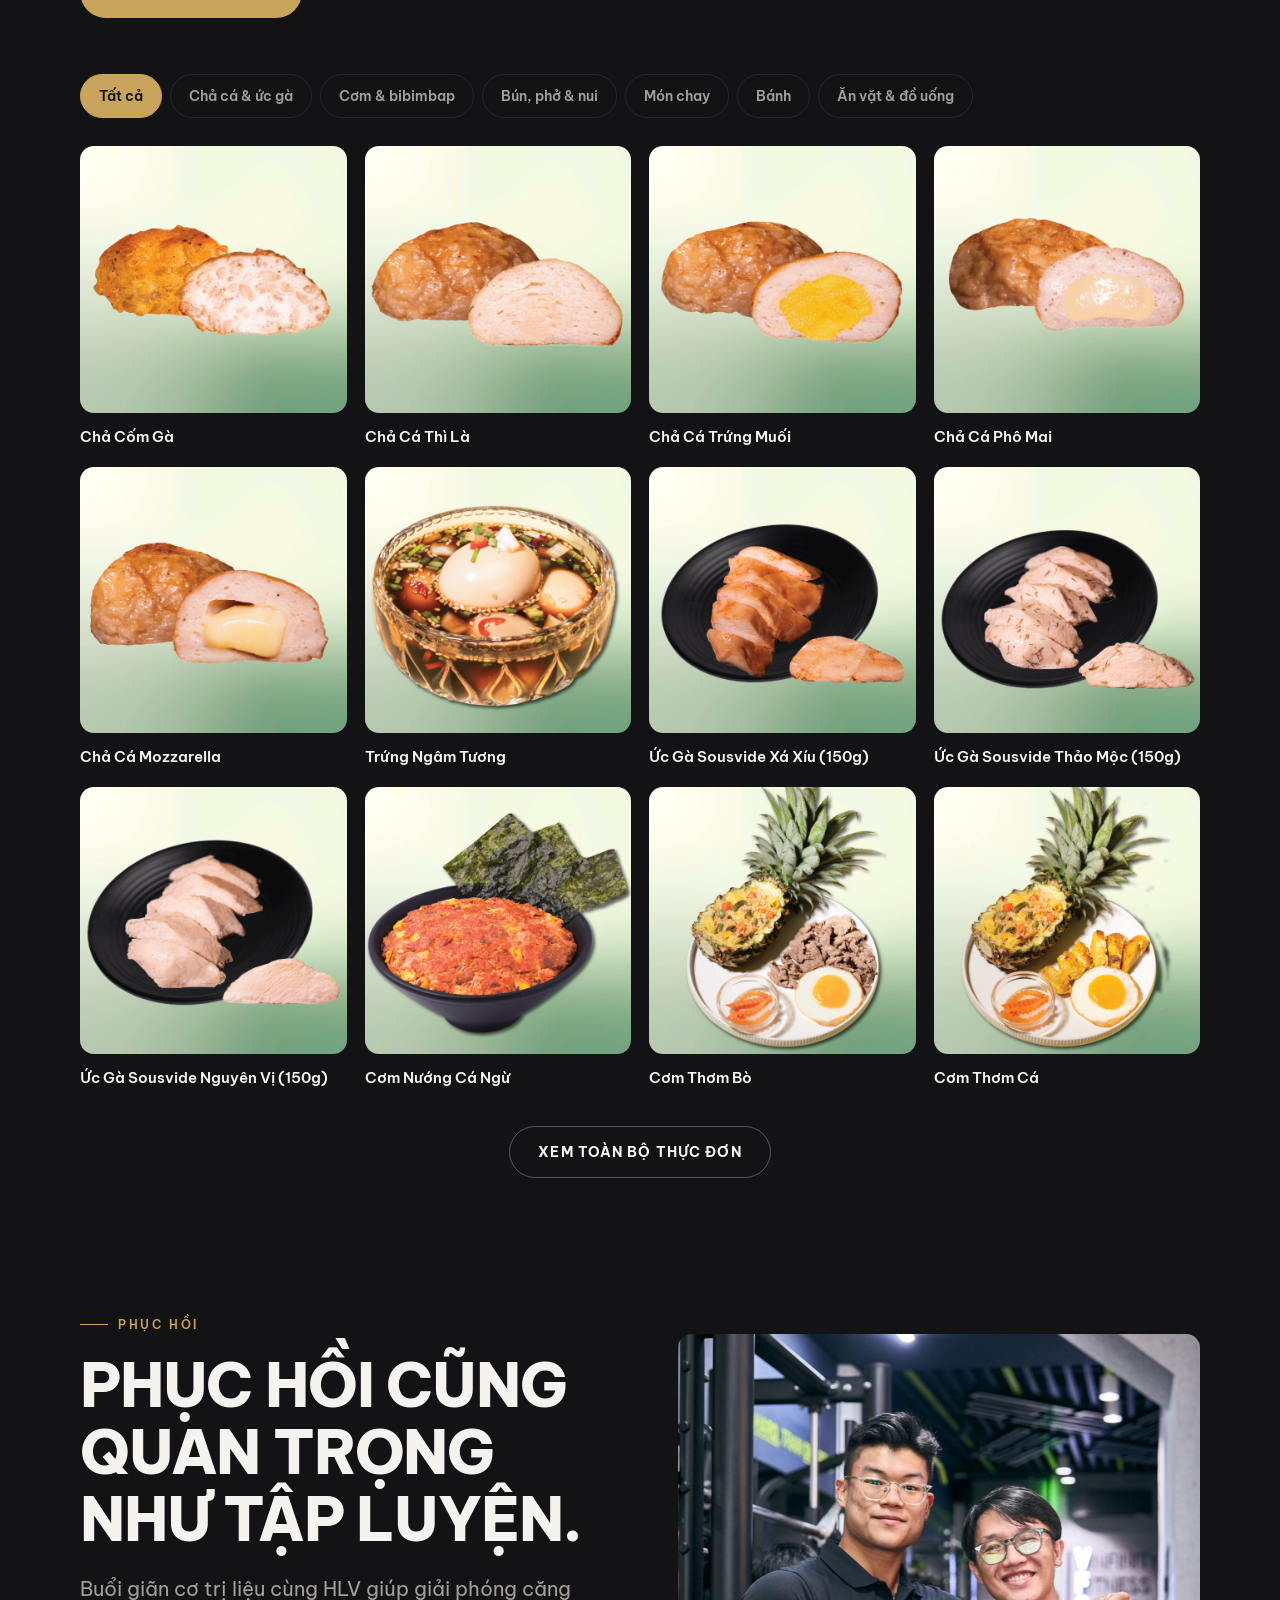
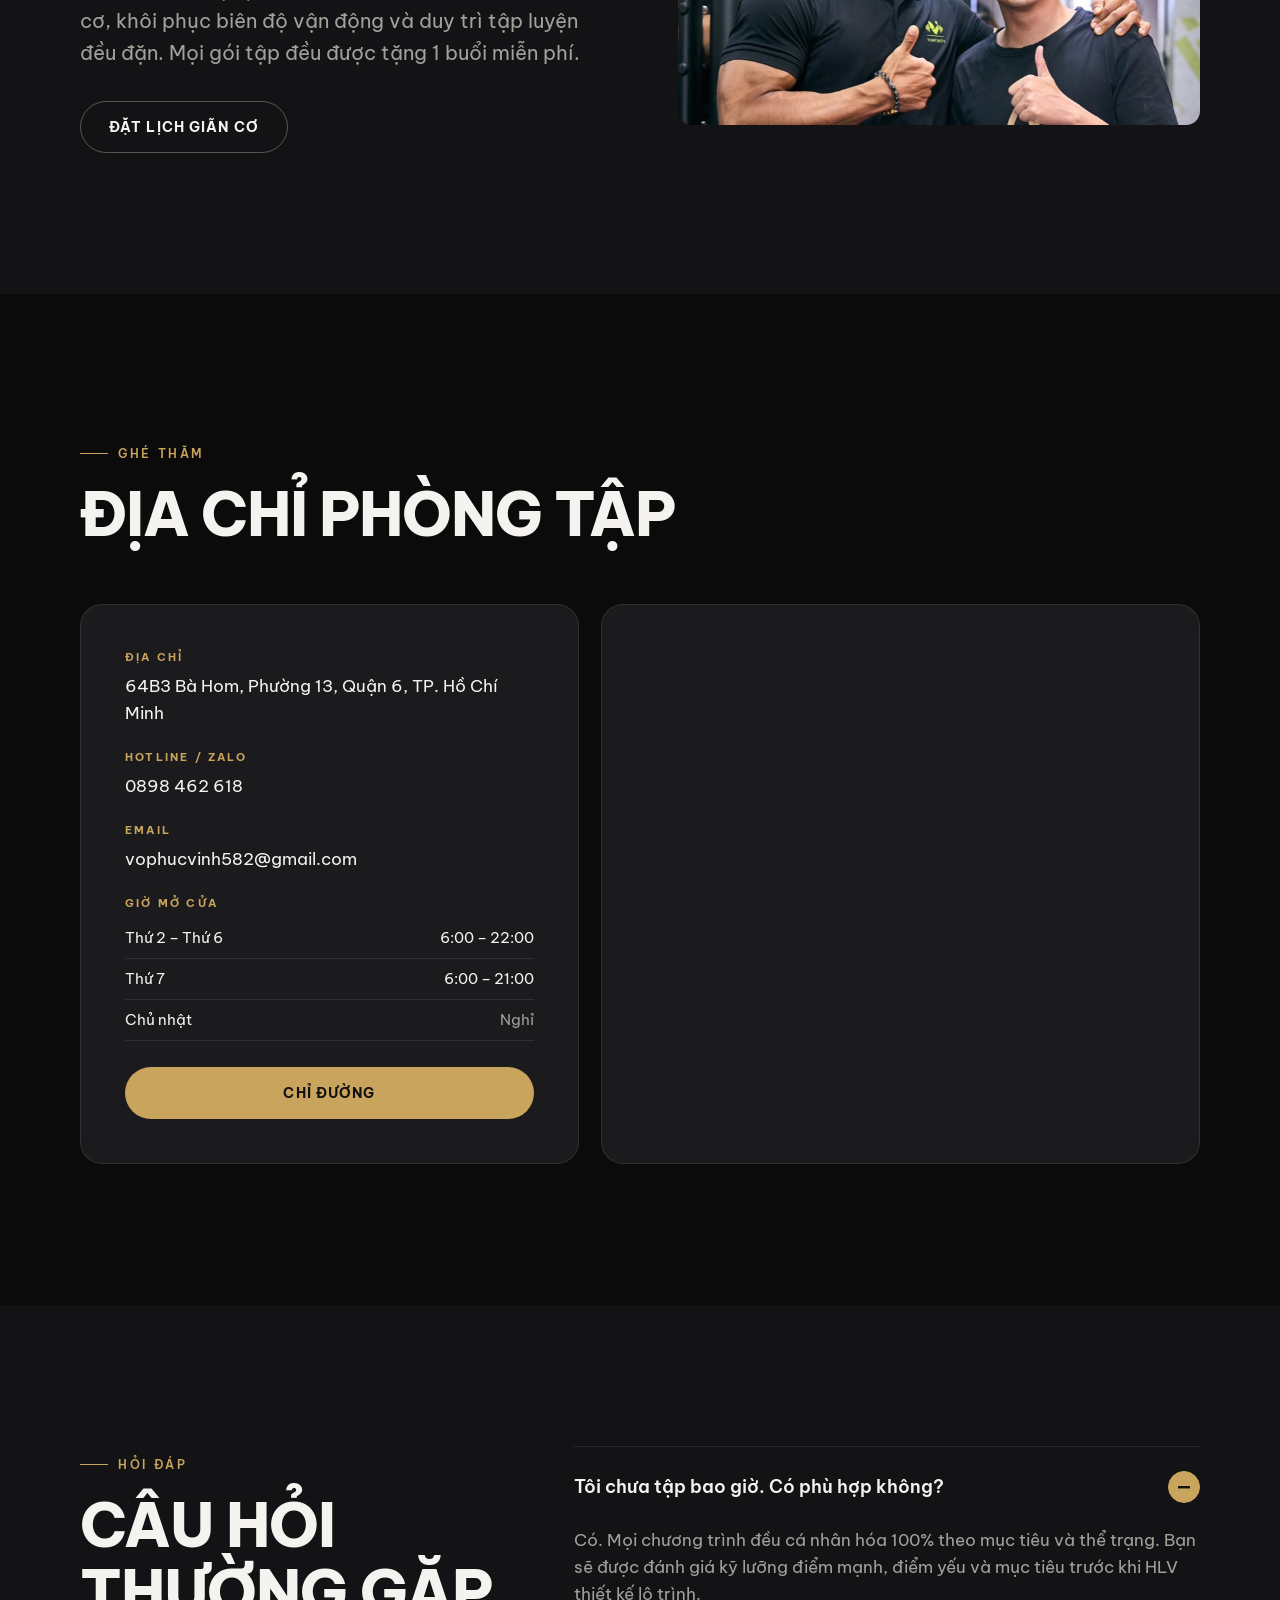
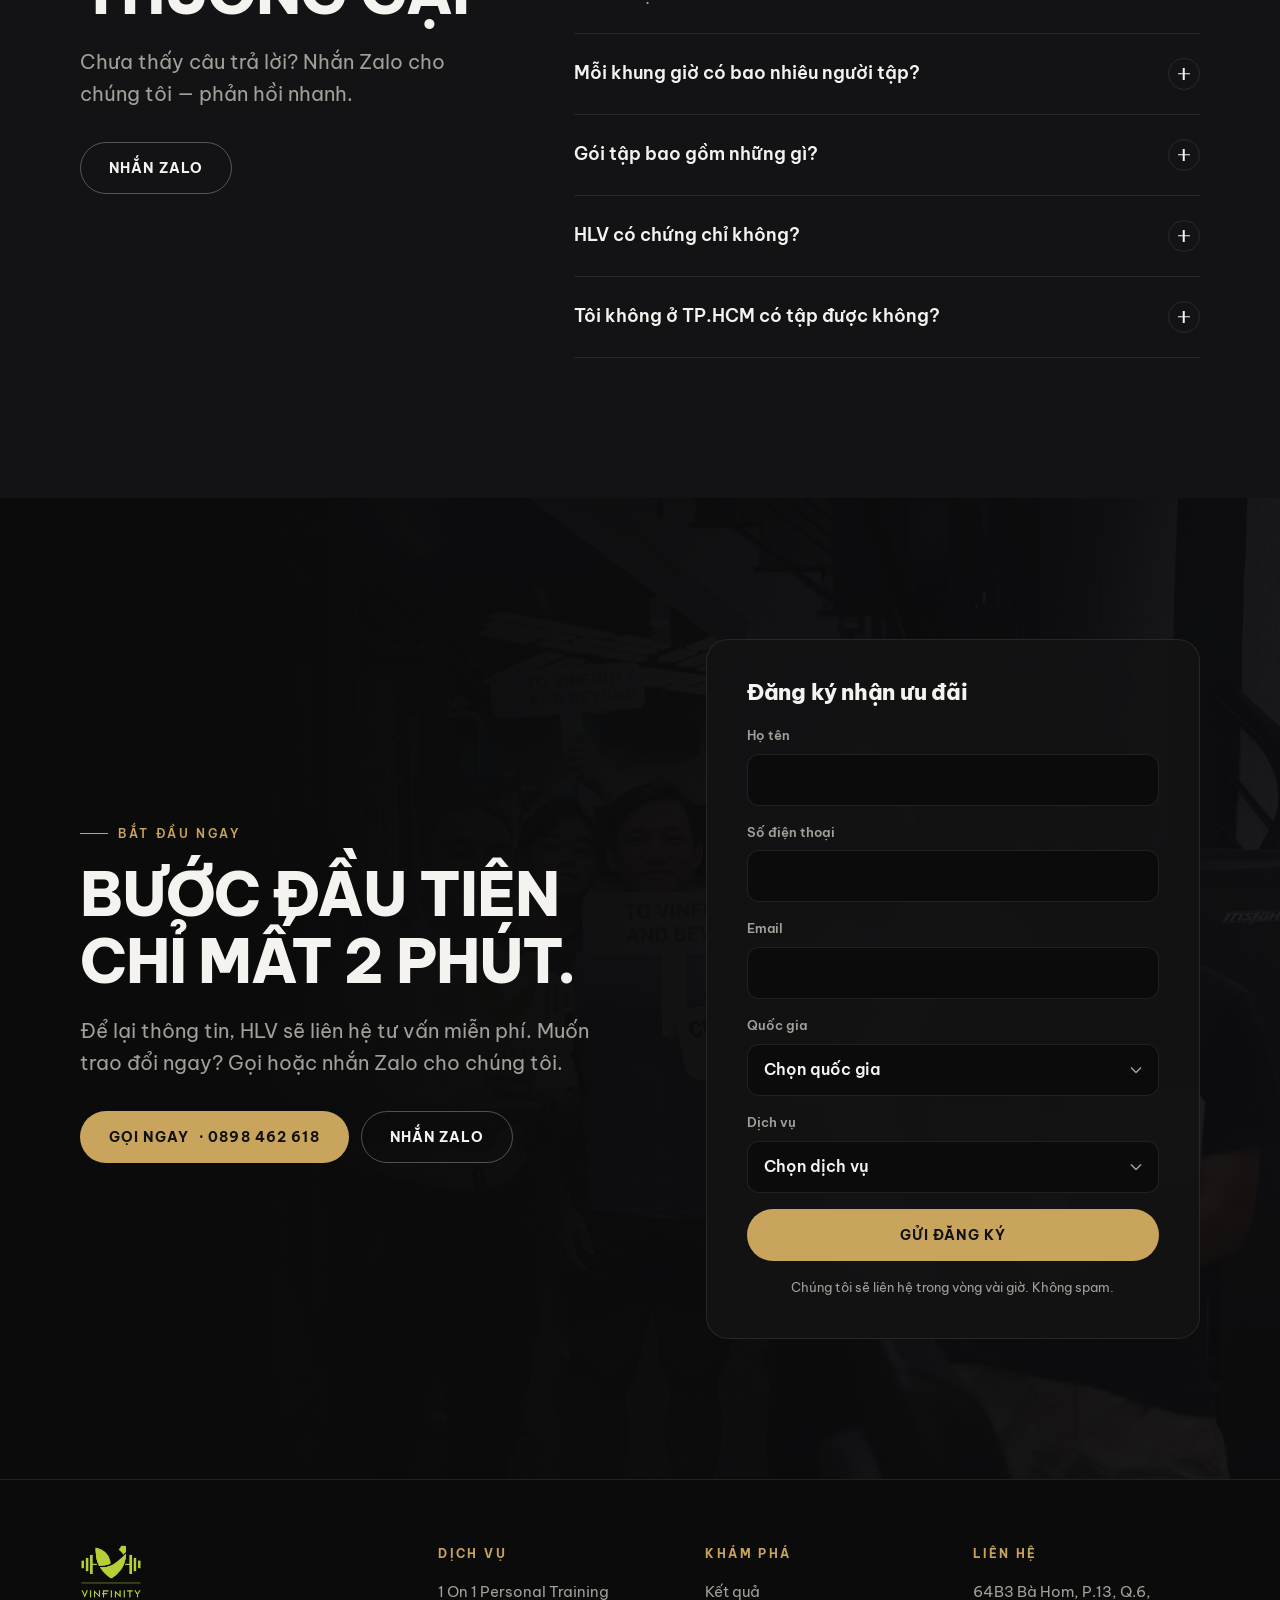
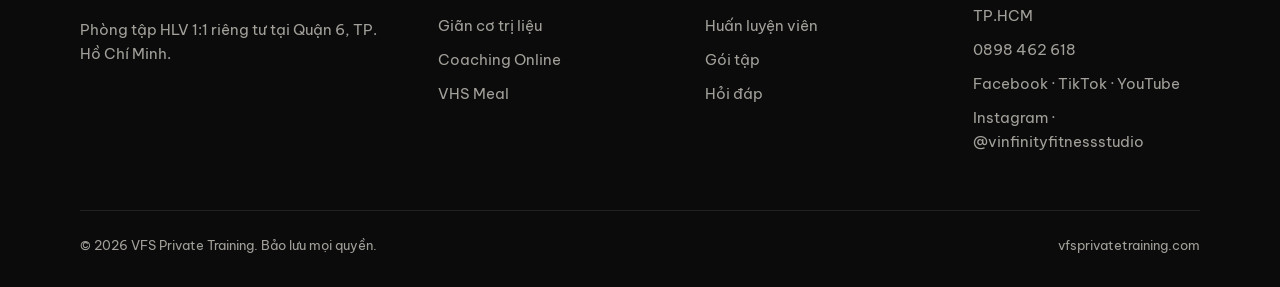
==== commit 26708dfe: "Route leads to Google Sheet, new headline, remove trial FAQ - js/leads.js: shared sender for applica" ====
--- a/index.html
+++ b/index.html
@@ -70,7 +70,7 @@
       </div>
       <div class="wrap hero__content">
         <div class="hero__badge"><b>200+</b> <span data-i18n="hero.badge">members transformed</span></div>
-        <h1 data-i18n-html="hero.title">Train 1:1.<br><span class="gold">Change for good.</span></h1>
+        <h1 data-i18n-html="hero.title">Change starts<br>with <span class="gold">YOU</span></h1>
         <p class="lead" data-i18n="hero.lead">A private studio where every session, program and meal plan is built around you.</p>
         <div class="hero__ctas">
           <a href="#contact" class="btn btn--gold" data-i18n="hero.cta1">Book a free consult</a>
@@ -327,7 +327,6 @@
           <details><summary><span data-i18n="faq.q3"></span><i aria-hidden="true"></i></summary><p data-i18n="faq.a3"></p></details>
           <details><summary><span data-i18n="faq.q4"></span><i aria-hidden="true"></i></summary><p data-i18n="faq.a4"></p></details>
           <details><summary><span data-i18n="faq.q5"></span><i aria-hidden="true"></i></summary><p data-i18n-html="faq.a5"></p></details>
-          <details><summary><span data-i18n="faq.q6"></span><i aria-hidden="true"></i></summary><p data-i18n-html="faq.a6"></p></details>
         </div>
       </div>
     </section>
@@ -370,6 +369,8 @@
               <option value="online">Coaching Online</option>
             </select>
           </label>
+          <!-- Honeypot: hidden from people, bots fill it in and get ignored -->
+          <input type="text" name="website" class="hp" tabindex="-1" autocomplete="off" aria-hidden="true" />
           <button type="submit" class="btn btn--gold btn--block" data-i18n="form.submit">Send my request</button>
           <p class="form__note" data-i18n="form.note"></p>
           <div class="form__success" role="status" data-i18n="form.success"></div>
@@ -446,6 +447,7 @@
 
   <script src="js/i18n.js"></script>
   <script src="js/content.js"></script>
+  <script src="js/leads.js"></script>
   <script src="js/main.js"></script>
   <script src="js/apply.js"></script>
 </body>
--- a/css/styles.css
+++ b/css/styles.css
@@ -349,6 +349,8 @@
 .form select { appearance: none; background-image: url("data:image/svg+xml,%3Csvg xmlns='http://www.w3.org/2000/svg' viewBox='0 0 12 8'%3E%3Cpath d='M1 1.5l5 5 5-5' fill='none' stroke='%23a3a09a' stroke-width='1.5'/%3E%3C/svg%3E"); background-repeat: no-repeat; background-position: right 16px center; background-size: 12px; }
 .form input:focus, .form select:focus { outline: none; border-color: var(--gold); }
 .form .is-invalid { border-color: #d9695f; }
+.form .hp { position: absolute; left: -9999px; width: 1px; height: 1px; opacity: 0; }
+.form { position: relative; }
 .form__note { font-size: 13px; color: var(--muted); margin: 0; text-align: center; }
 .form__success { display: none; padding: 14px; border-radius: 12px; background: var(--gold-soft); color: var(--gold-2); text-align: center; font-weight: 600; }
 .form.is-sent .form__success { display: block; }
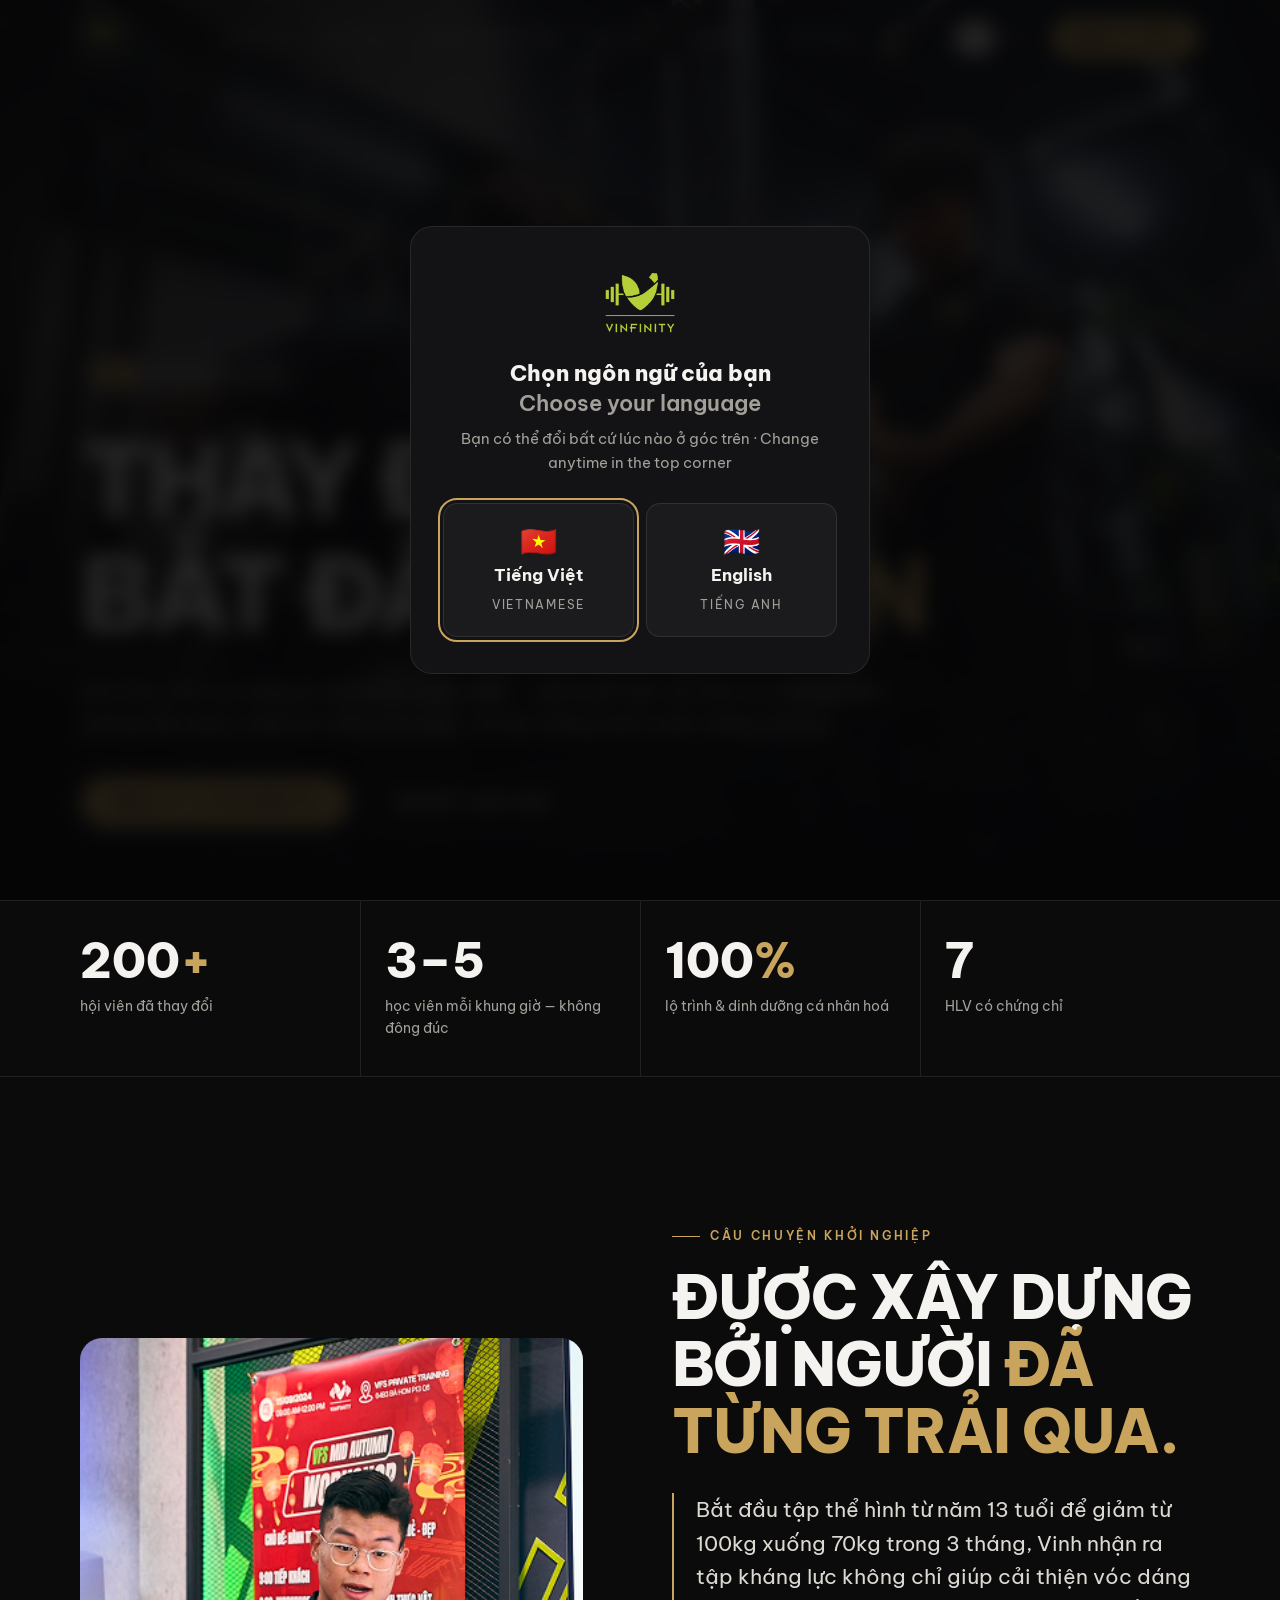
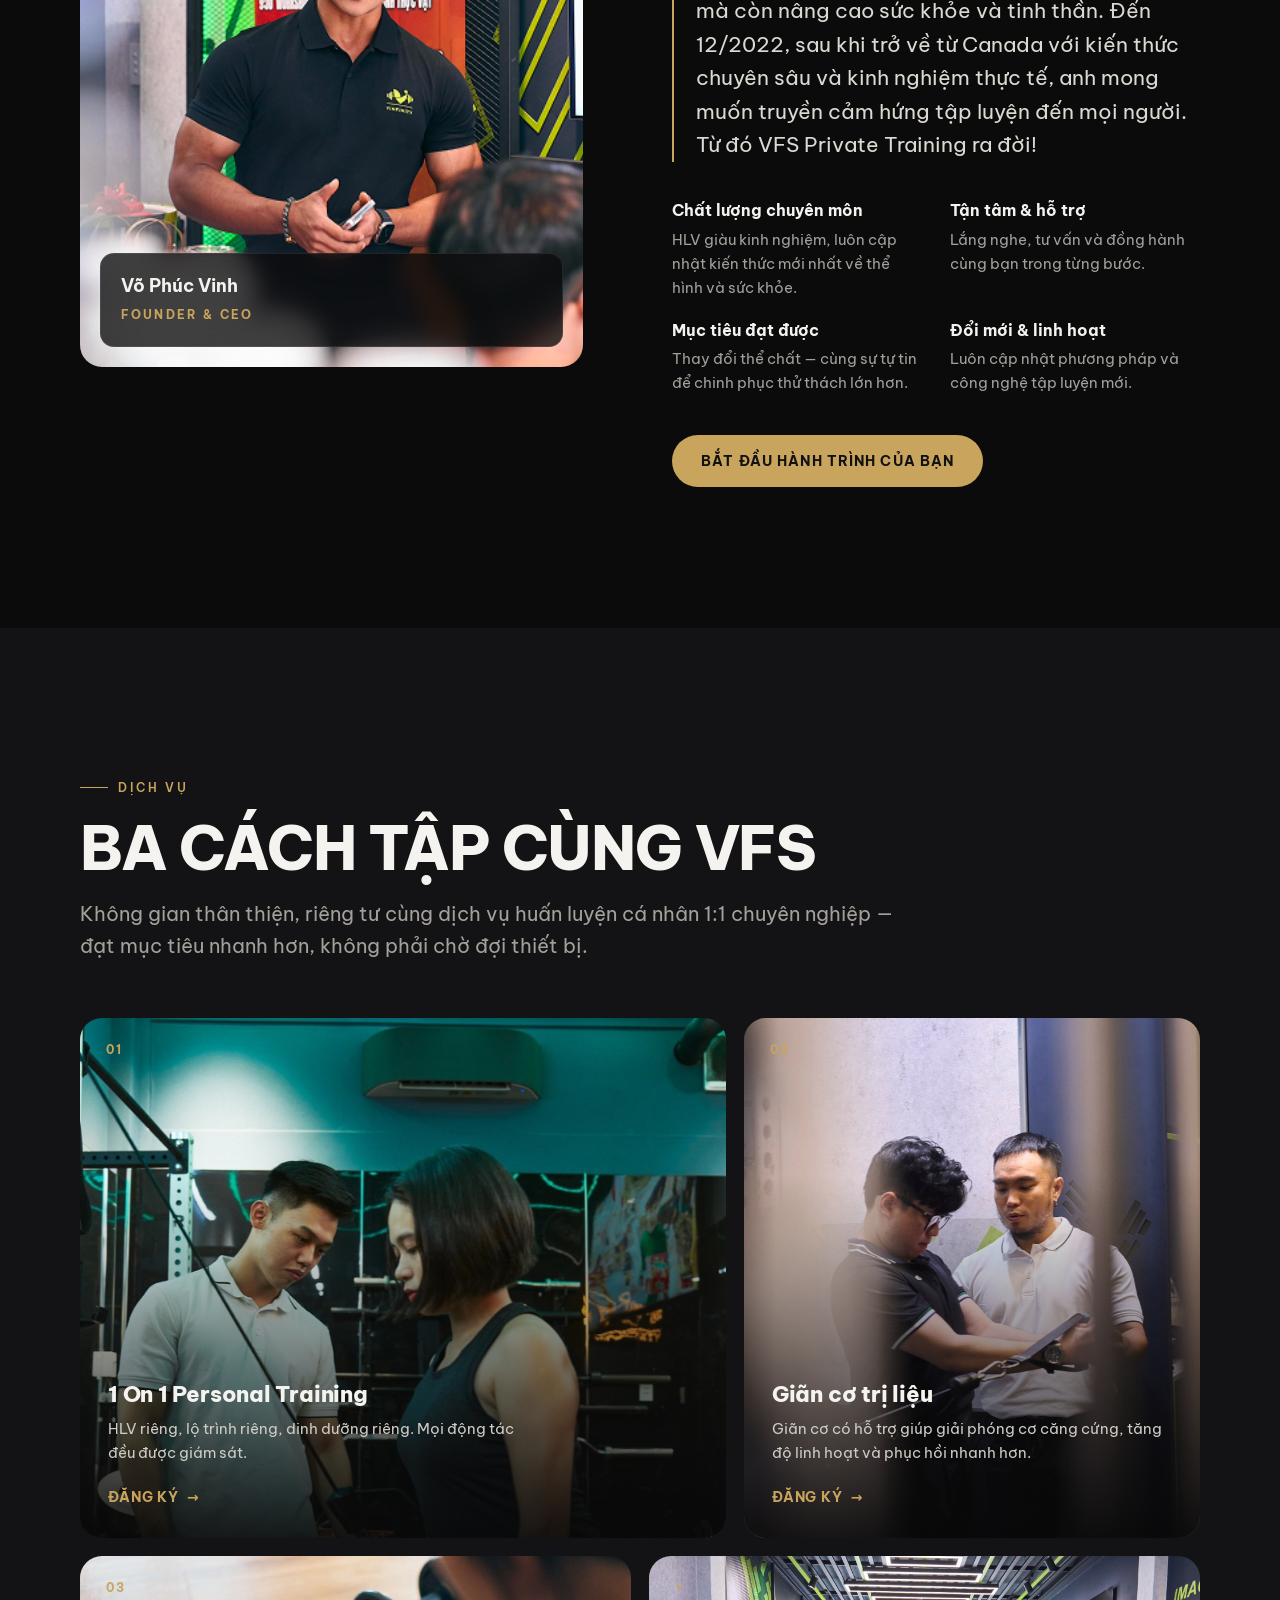
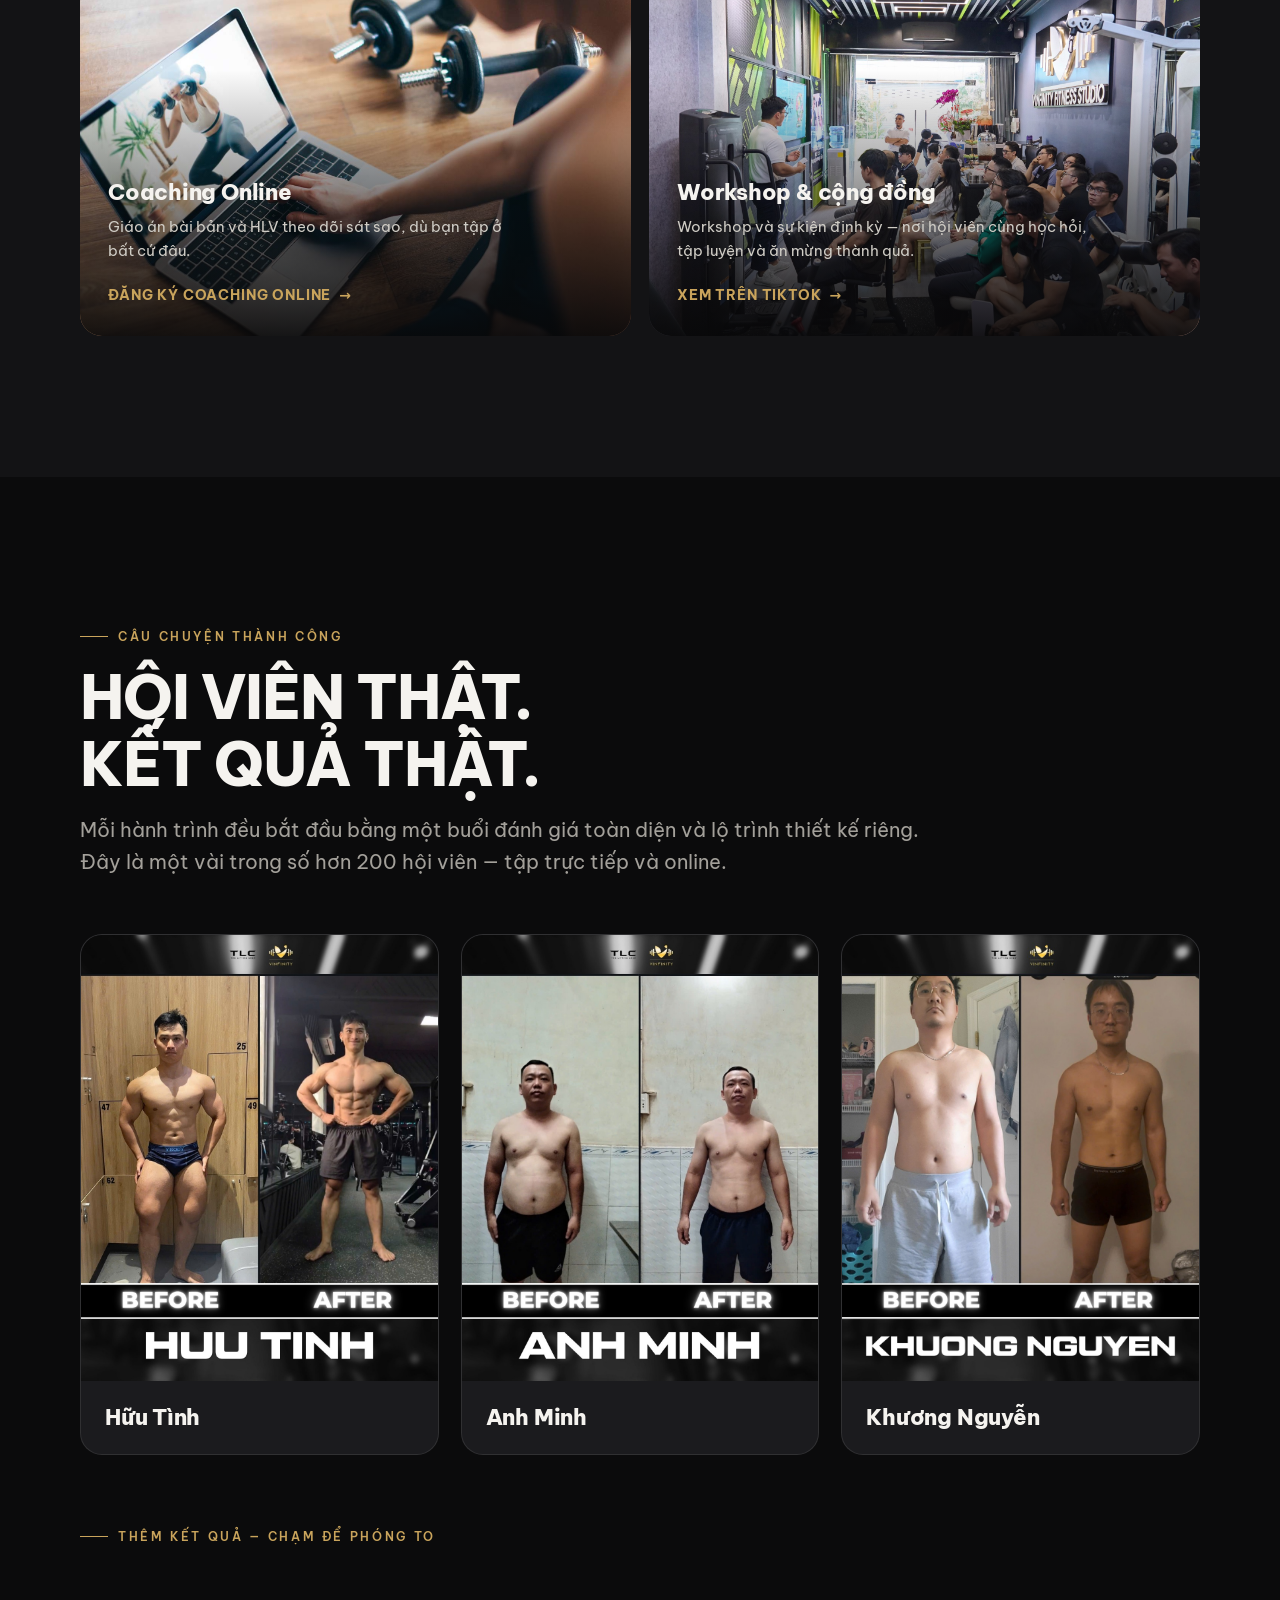
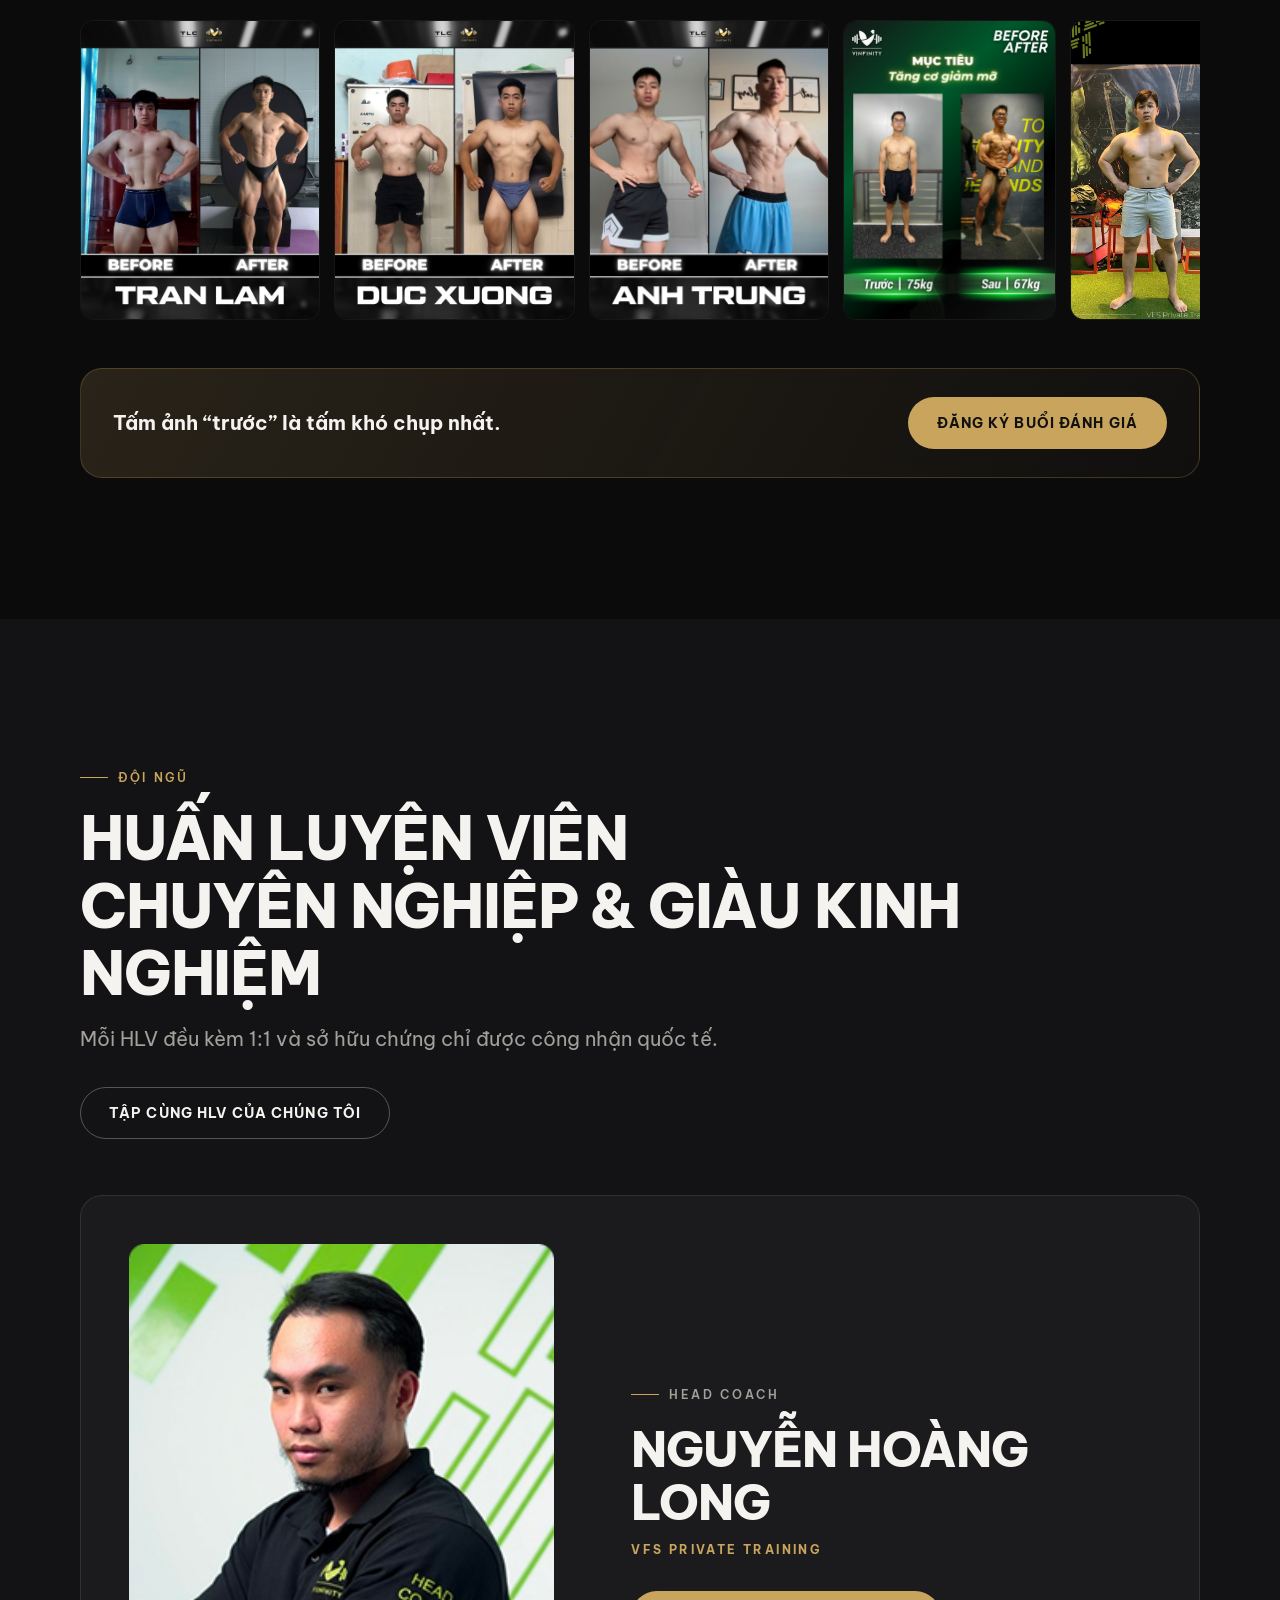
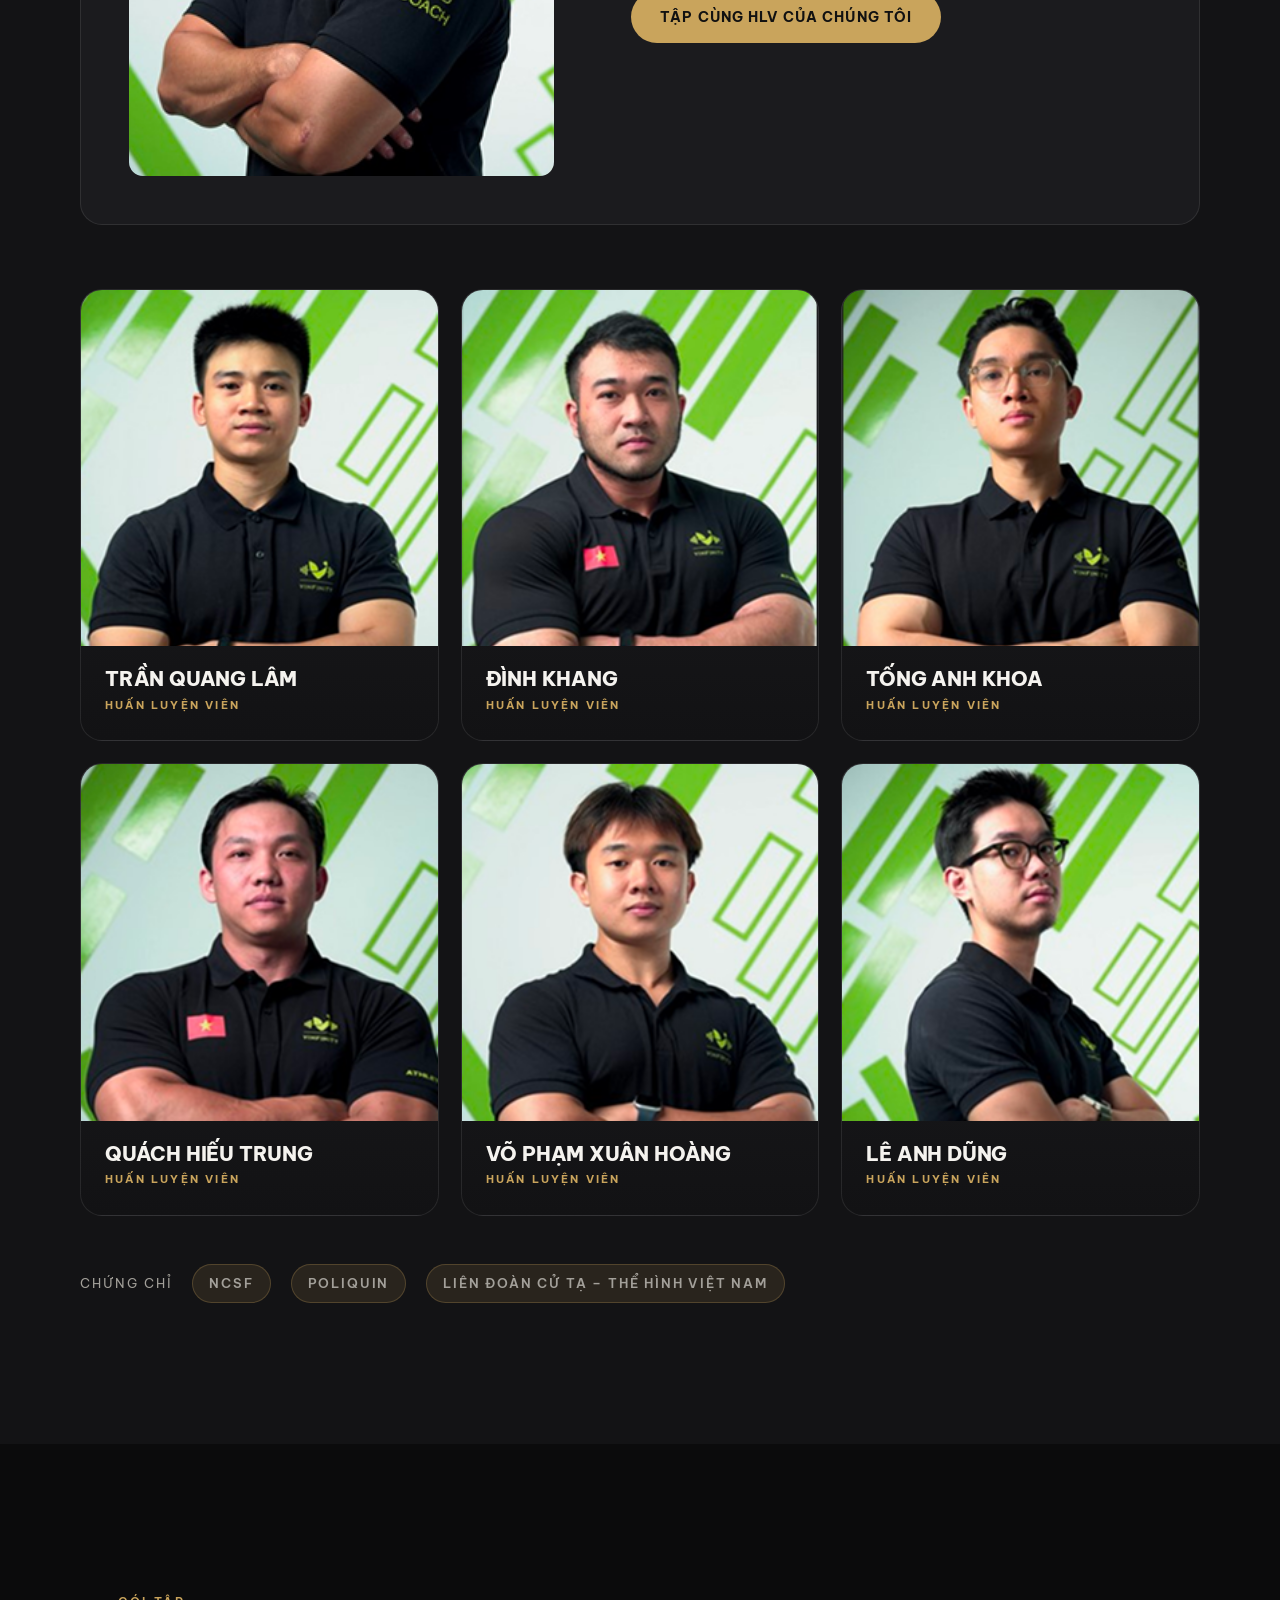
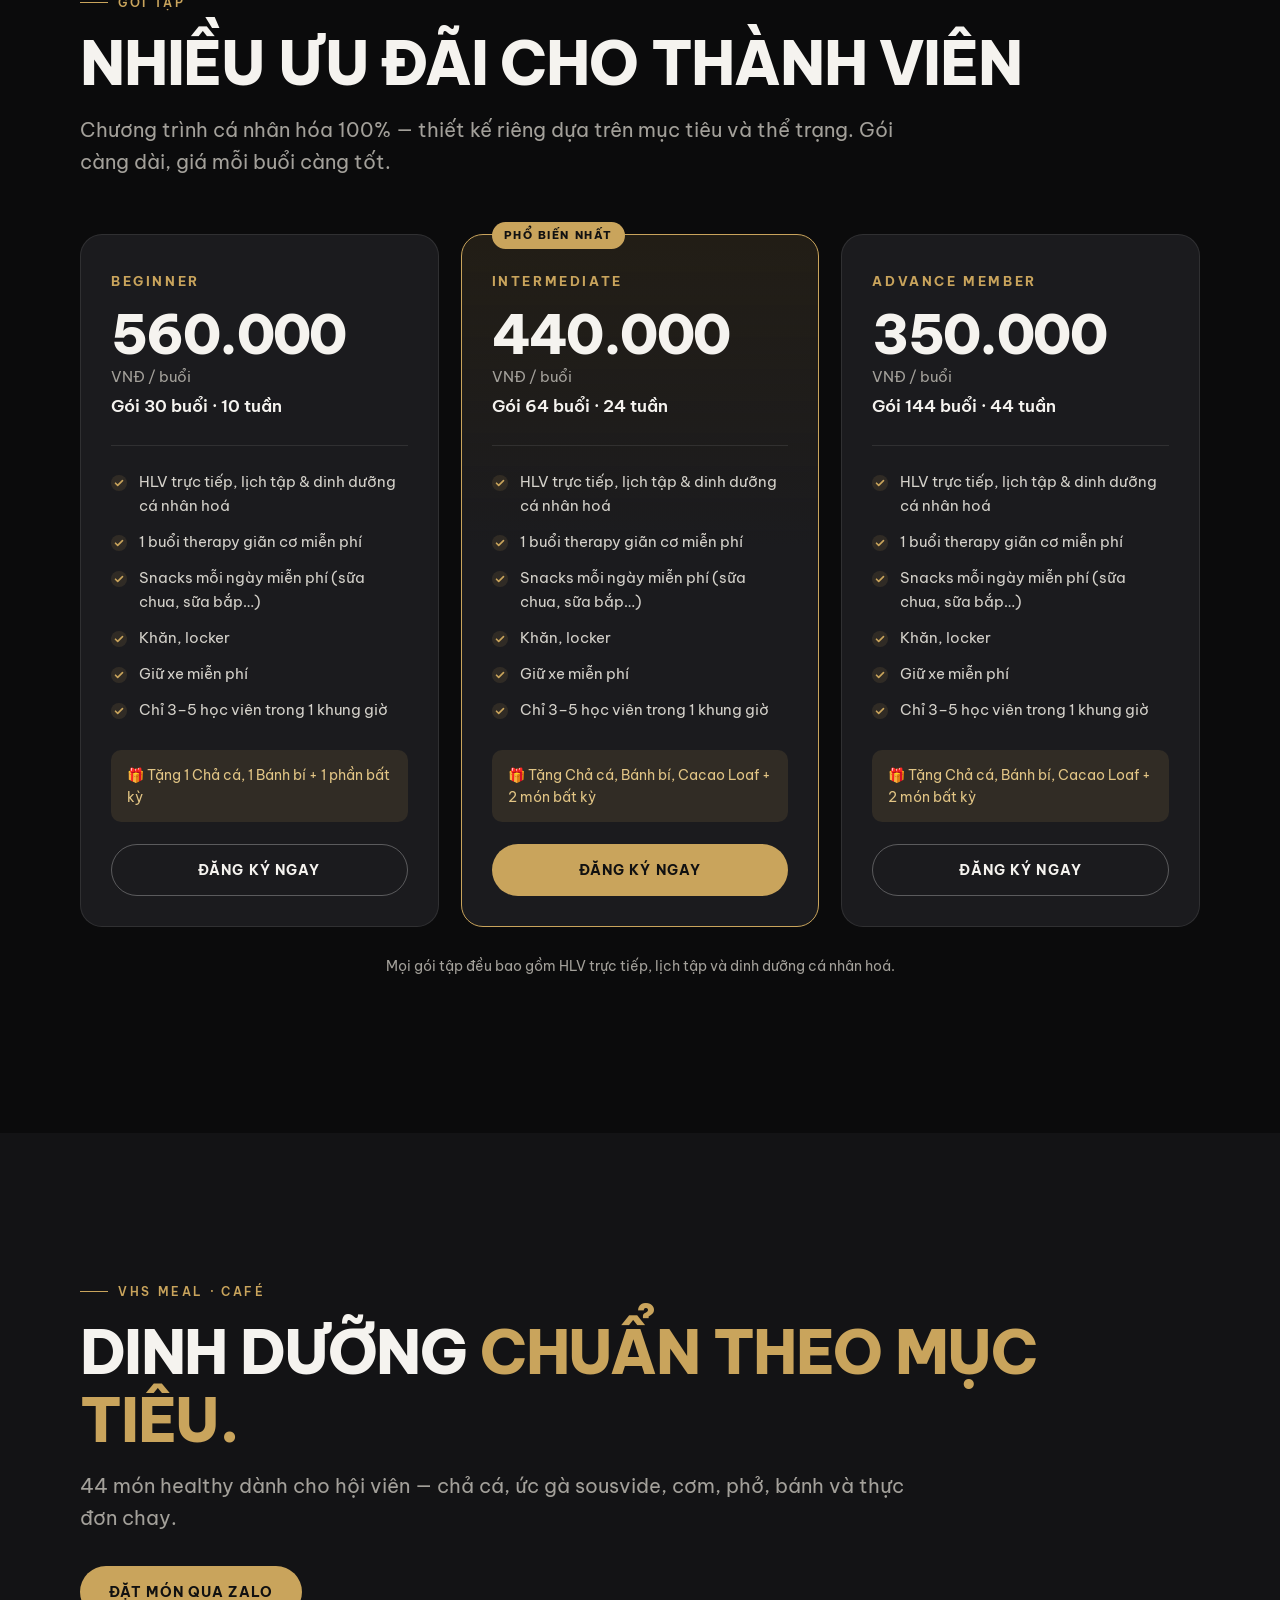
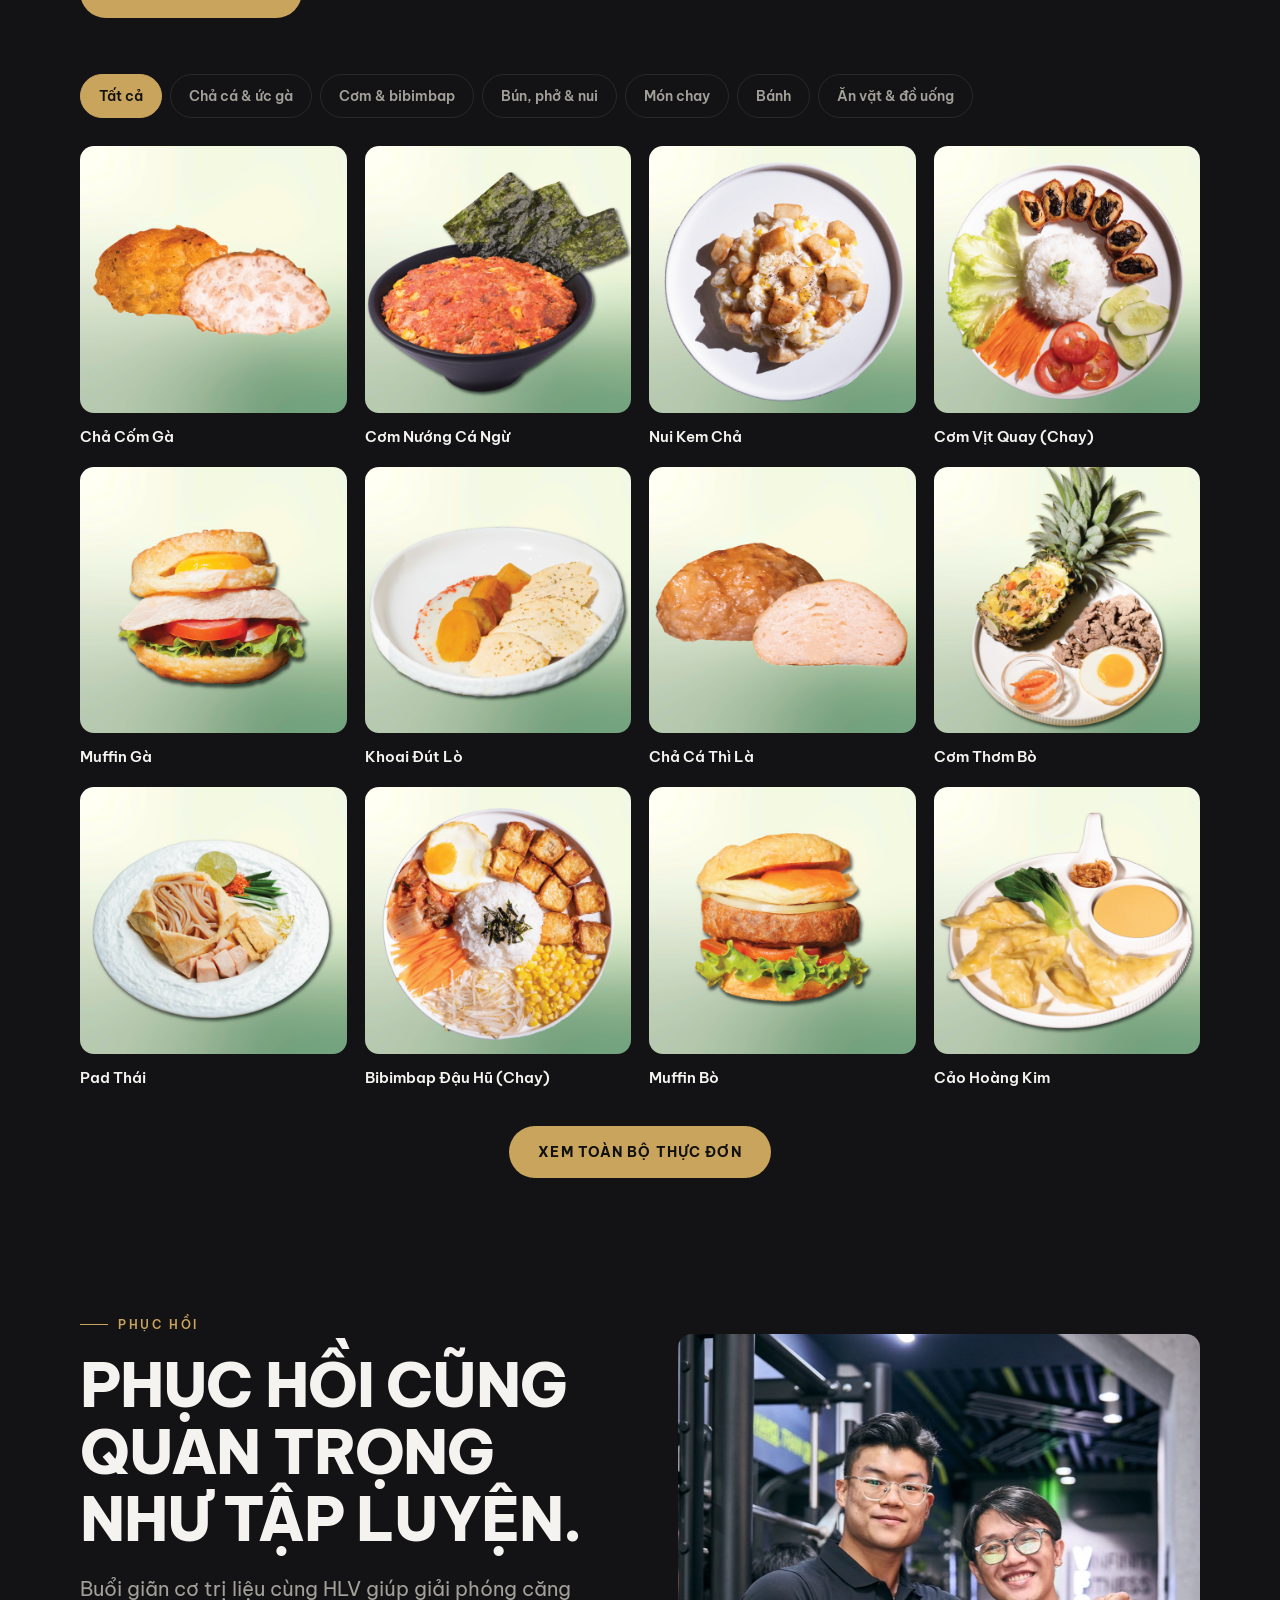
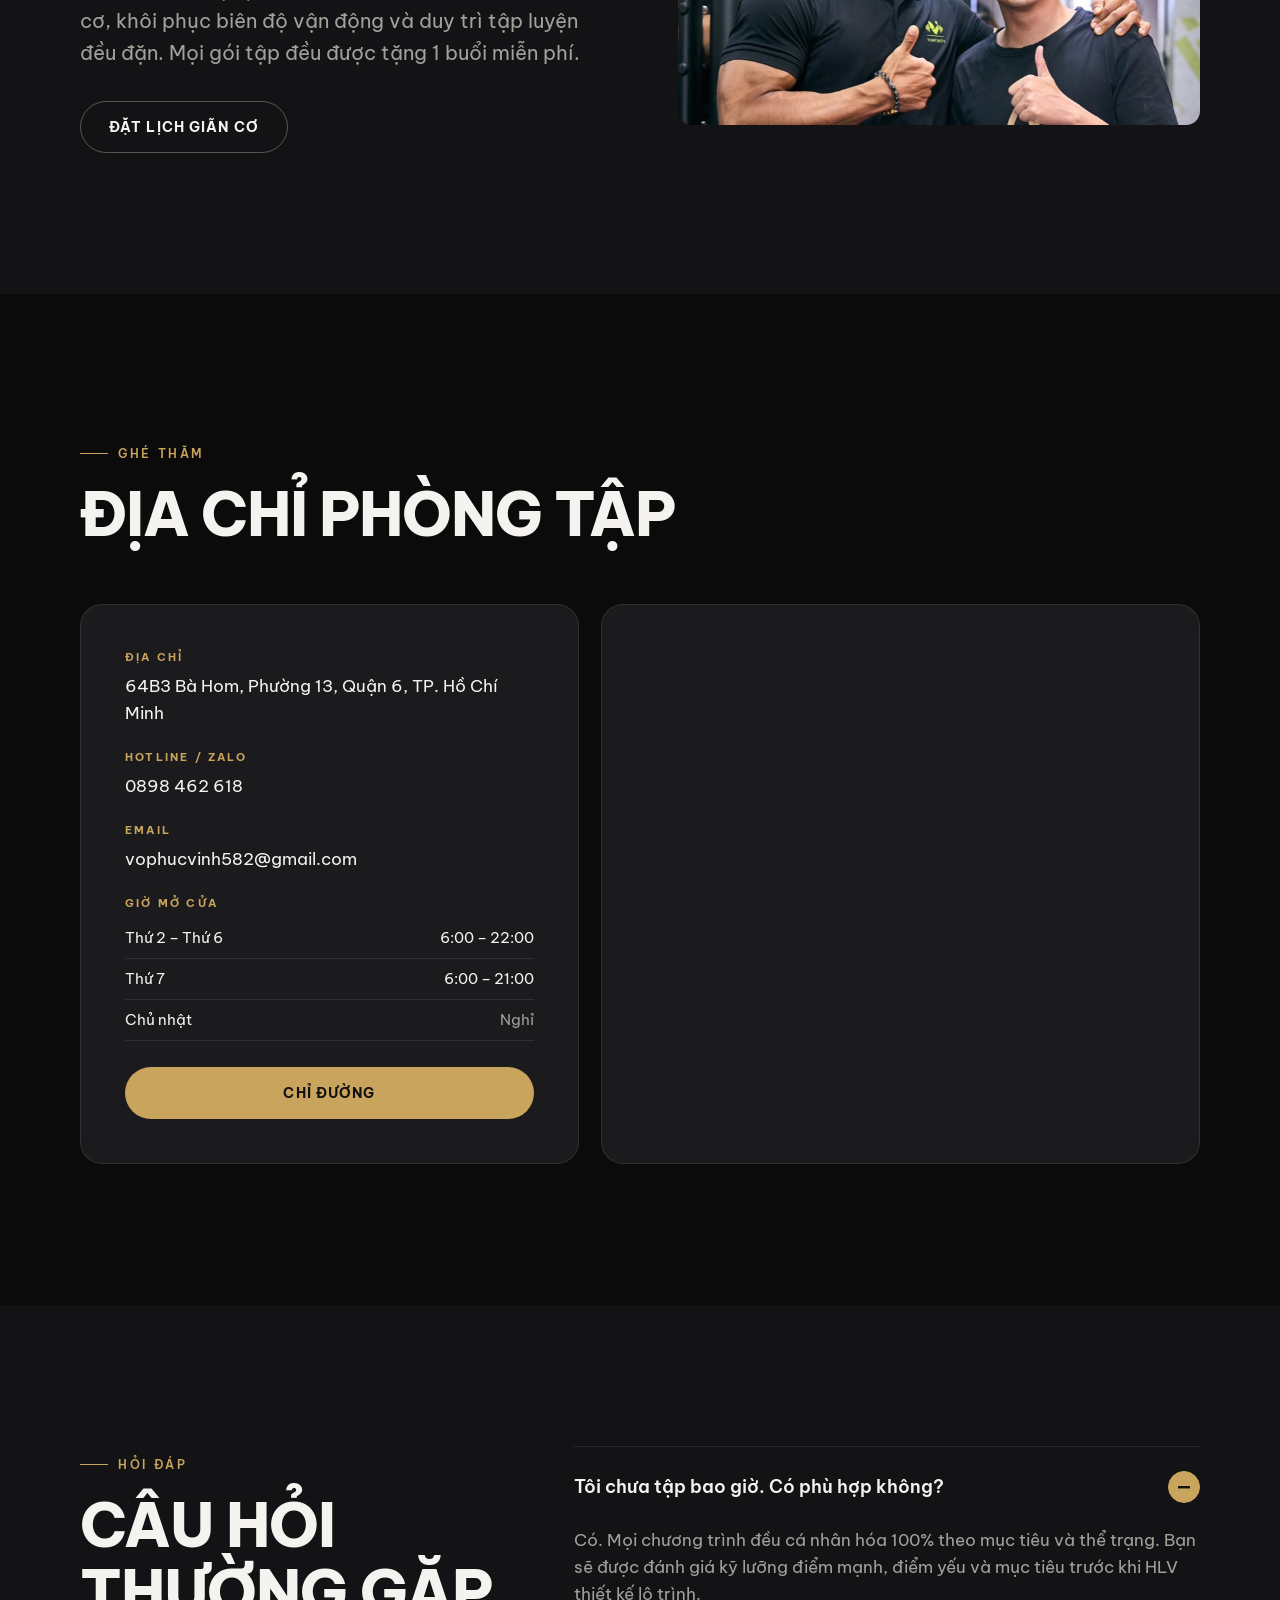
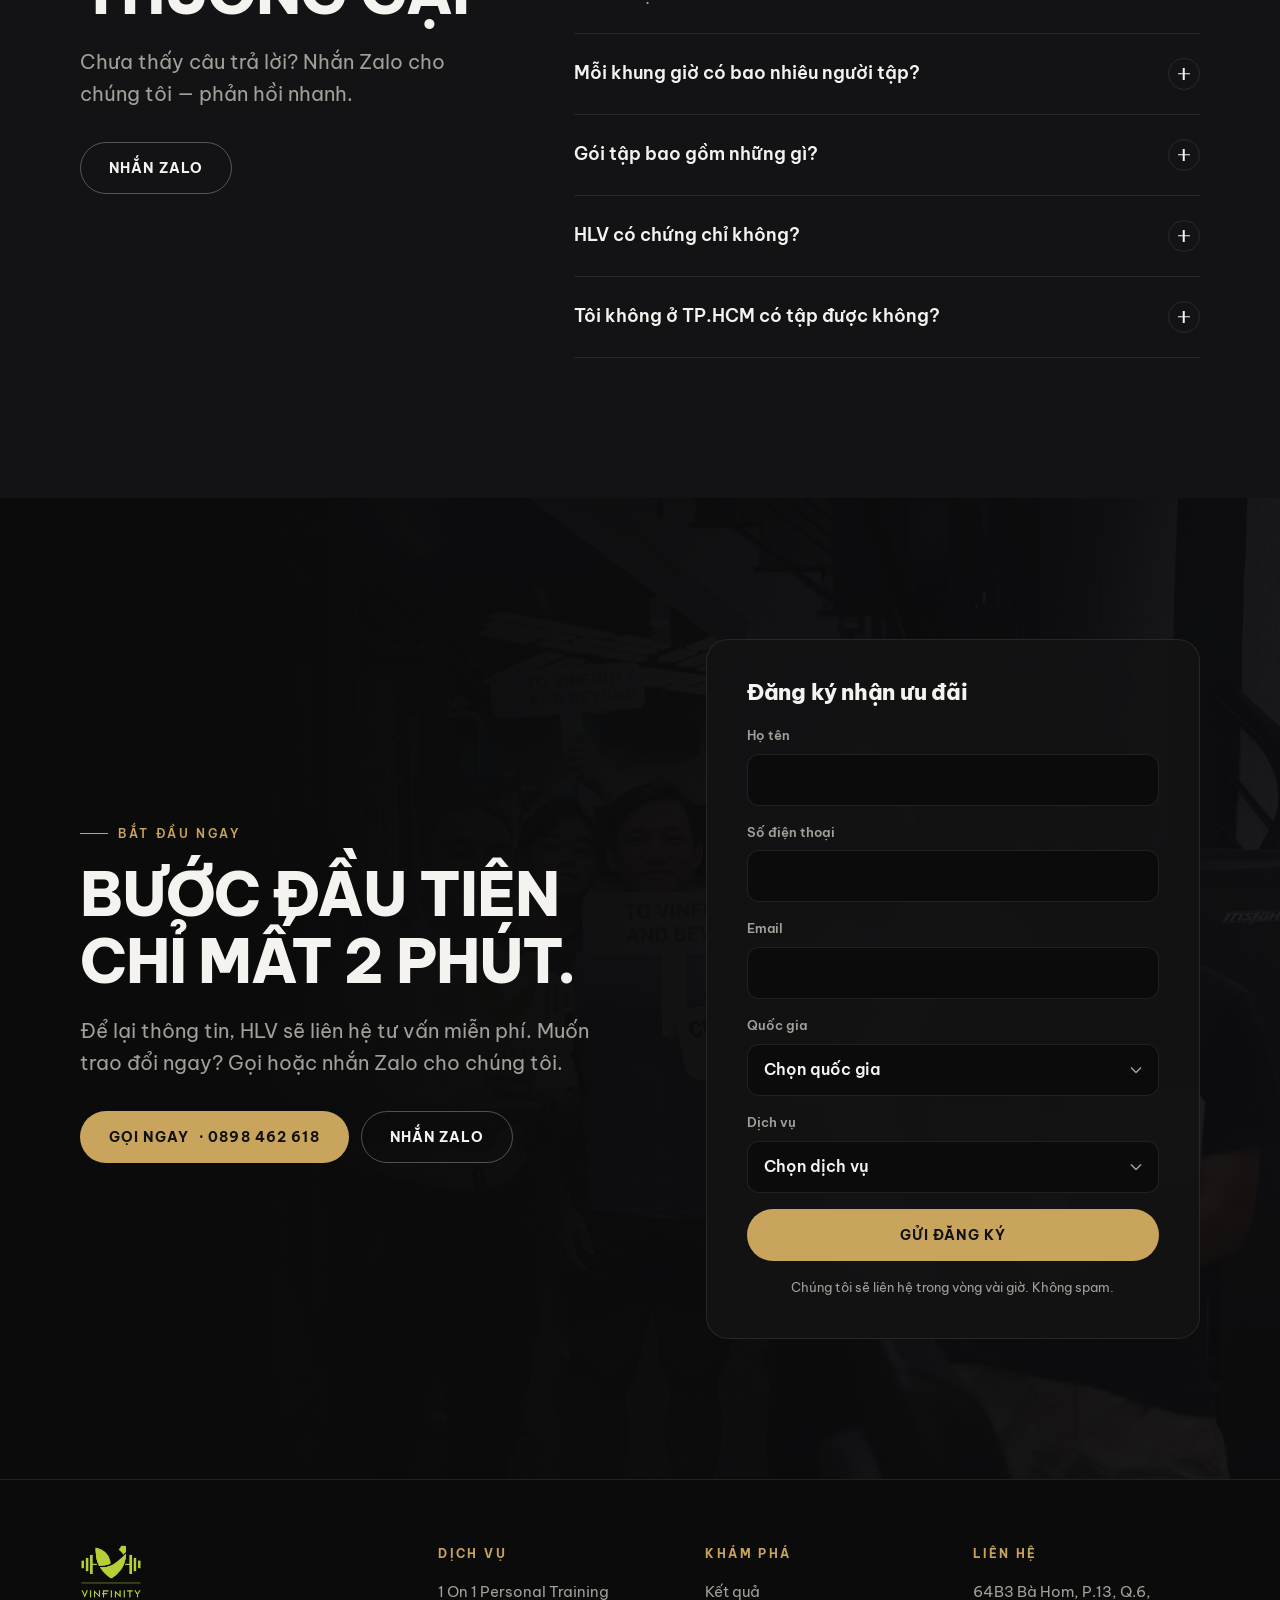
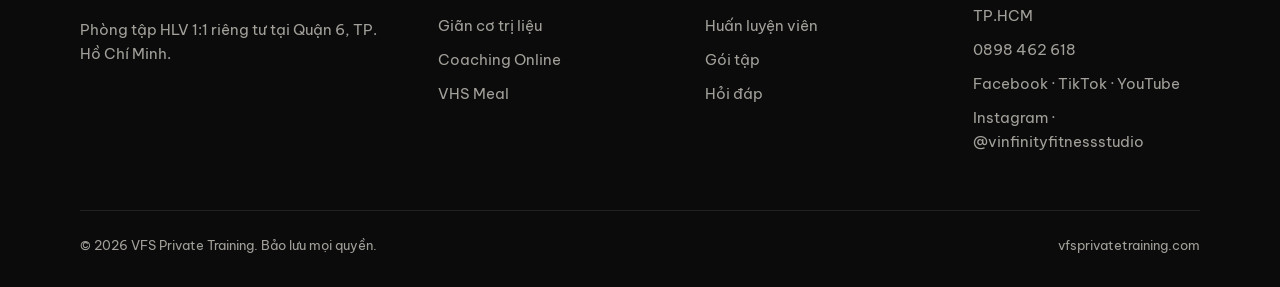
==== commit 260ae20f: "Add VSL coaching landing page; fix menu variety and See full menu button - coaching.html: headline, " ====
--- a/index.html
+++ b/index.html
@@ -250,7 +250,7 @@
           <button role="tab" data-cat="snacks" data-i18n="cafe.snacks">Snacks & drinks</button>
         </div>
         <div class="menu-grid" id="menuGrid"></div>
-        <div class="menu-more"><button class="btn btn--ghost" id="menuMore" data-i18n="cafe.more">See full menu</button></div>
+        <div class="menu-more"><button class="btn btn--gold" id="menuMore" data-i18n="cafe.more">See full menu</button></div>
 
         <!-- Recovery: stretch therapy -->
         <div class="split split--rev" style="margin-top:clamp(80px,10vw,130px)">
--- a/css/styles.css
+++ b/css/styles.css
@@ -447,6 +447,51 @@
   .apply { padding: 0; place-items: stretch; }
   .apply__card { max-width: none; max-height: none; height: 100%; border-radius: 0; border: 0; padding-top: 64px; }
   .apply__fields { grid-template-columns: minmax(0, 1fr); }
+}
+
+/* ---------- VSL landing page (coaching.html) ---------- */
+.vsl-page .nav { position: sticky; top: 0; }
+.vsl-hero { padding: clamp(36px, 6vw, 72px) 0 clamp(56px, 8vw, 96px); text-align: center; background: radial-gradient(ellipse at 50% 0%, rgba(201, 164, 92, 0.14), transparent 60%); }
+.vsl-hero__inner { max-width: 960px; }
+.vsl-eyebrow { justify-content: center; }
+.vsl-eyebrow::before { display: none; }
+.vsl-title { font-size: clamp(32px, 5.4vw, 64px); text-transform: none; letter-spacing: -0.03em; line-height: 1.1; max-width: 20ch; margin: 0 auto; }
+.vsl-sub { margin: 20px auto 36px; max-width: 58ch; }
+.vsl-video { position: relative; aspect-ratio: 16 / 9; border-radius: var(--radius-lg); overflow: hidden; background: #000; border: 1px solid var(--line); box-shadow: 0 30px 80px -30px rgba(0, 0, 0, 0.8); }
+.vsl-video iframe, .vsl-video video { position: absolute; inset: 0; width: 100%; height: 100%; border: 0; }
+.vsl-video__ph { position: absolute; inset: 0; display: grid; place-items: center; }
+.vsl-video__ph img { position: absolute; inset: 0; width: 100%; height: 100%; object-fit: cover; opacity: 0.35; filter: grayscale(0.4); }
+.vsl-play { position: relative; width: 84px; height: 84px; border-radius: 50%; display: grid; place-items: center; background: var(--gold); color: #111; font-size: 30px; padding-left: 6px; box-shadow: 0 0 0 12px rgba(201, 164, 92, 0.2); }
+.vsl-video__ph .ph { position: absolute; bottom: 16px; left: 50%; transform: translateX(-50%); white-space: nowrap; }
+.vsl-cta { margin-top: 32px; display: grid; justify-items: center; gap: 10px; }
+.vsl-cta p { margin: 0; color: var(--muted); font-size: 14px; }
+.vsl-cta__btn { min-height: 60px; padding: 0 44px; font-size: 16px; }
+.vsl-cta--inline { margin-top: 48px; }
+.vsl-proof { list-style: none; padding: 0; margin: 44px 0 0; display: flex; justify-content: center; flex-wrap: wrap; gap: 12px 40px; }
+.vsl-proof li { color: var(--muted); font-size: 14px; }
+.vsl-proof strong { color: var(--text); font-size: 18px; margin-right: 6px; }
+.vsl-results { columns: 3; column-gap: 16px; }
+.vsl-result { display: block; width: 100%; margin: 0 0 16px; padding: 0; border: 1px solid var(--line); border-radius: var(--radius); overflow: hidden; background: #000; cursor: zoom-in; break-inside: avoid; transition: border-color 0.2s, transform 0.3s var(--ease); }
+.vsl-result:hover { border-color: var(--gold); transform: translateY(-3px); }
+.vsl-result img { width: 100%; height: auto; }
+.vsl-steps { list-style: none; padding: 0; margin: 0; display: grid; grid-template-columns: repeat(3, minmax(0, 1fr)); gap: 22px; }
+.vsl-steps li { padding: 32px 28px; border-radius: var(--radius-lg); background: var(--bg-3); border: 1px solid var(--line); }
+.vsl-steps span { display: block; color: var(--gold); font-weight: 800; font-size: 14px; letter-spacing: 0.18em; margin-bottom: 18px; }
+.vsl-steps h3 { margin-bottom: 10px; }
+.vsl-steps p { margin: 0; color: var(--muted); font-size: 15px; }
+.vsl-final { text-align: center; background: radial-gradient(ellipse at 50% 100%, rgba(201, 164, 92, 0.14), transparent 60%); }
+.vsl-final .lead { margin: 18px auto 32px; }
+.vsl-disclaimer { margin: 28px auto 0; max-width: 60ch; font-size: 12px; color: var(--muted); }
+.vsl-mobile-cta { grid-template-columns: 1fr !important; }
+@media (max-width: 900px) {
+  .vsl-results { columns: 2; column-gap: 12px; }
+  .vsl-result { margin-bottom: 12px; }
+  .vsl-steps { grid-template-columns: minmax(0, 1fr); }
+}
+@media (max-width: 600px) {
+  .vsl-cta__btn { width: 100%; }
+  .vsl-play { width: 64px; height: 64px; font-size: 24px; }
+  .vsl-proof { flex-direction: column; align-items: center; gap: 8px; }
 }
 
 /* ---------- Reveal on scroll ---------- */
